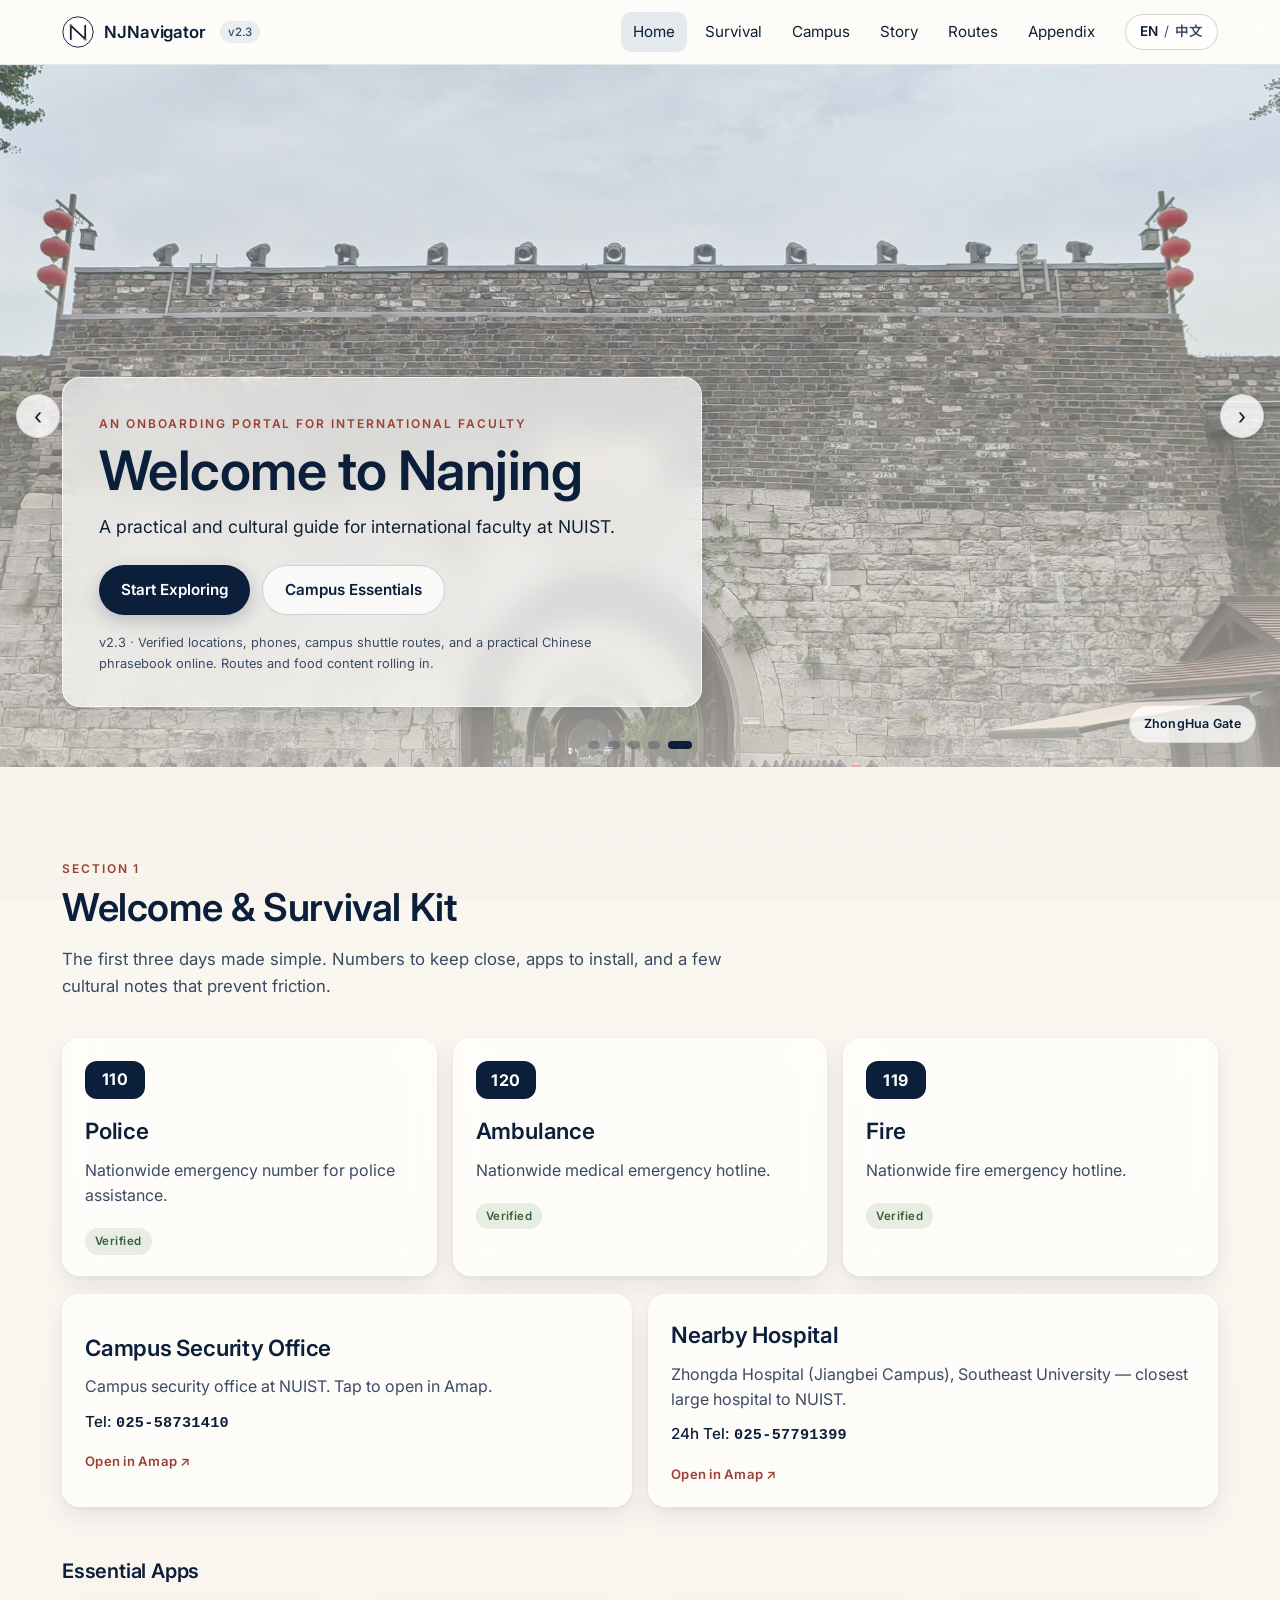
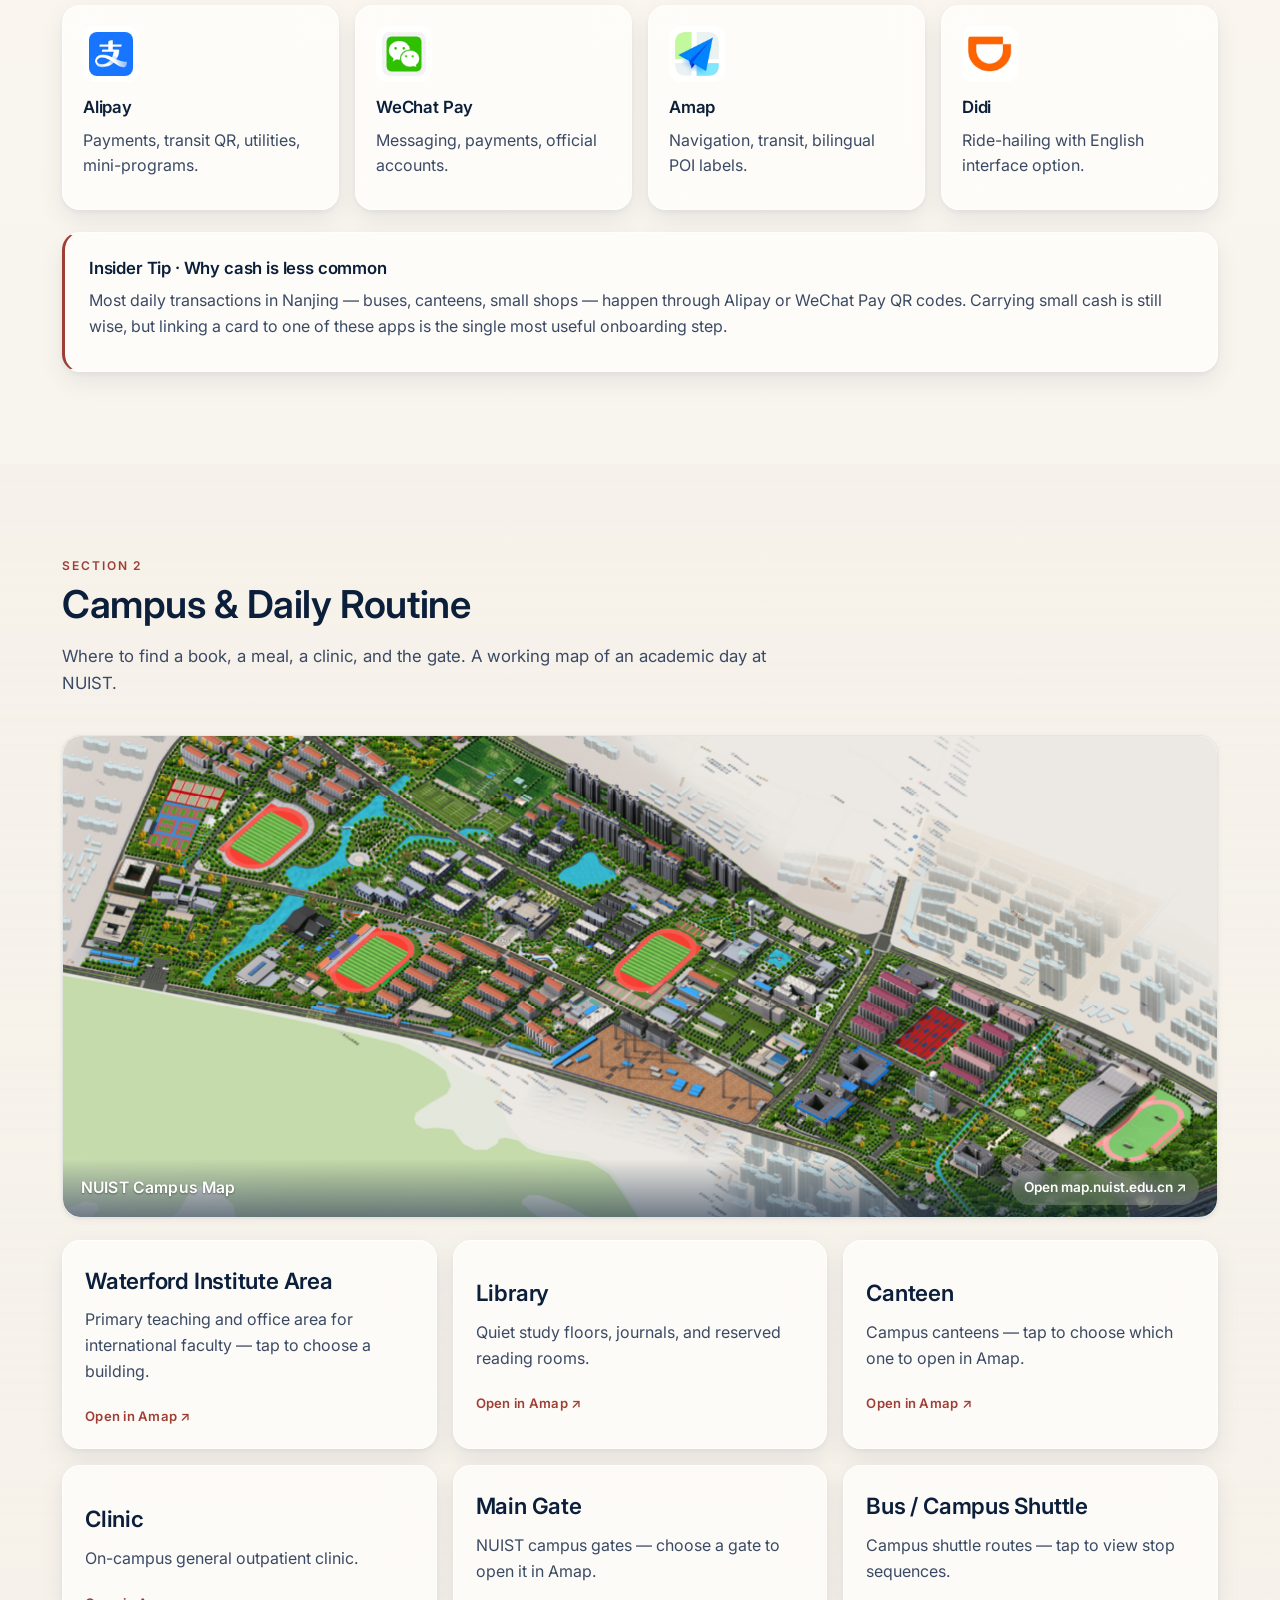
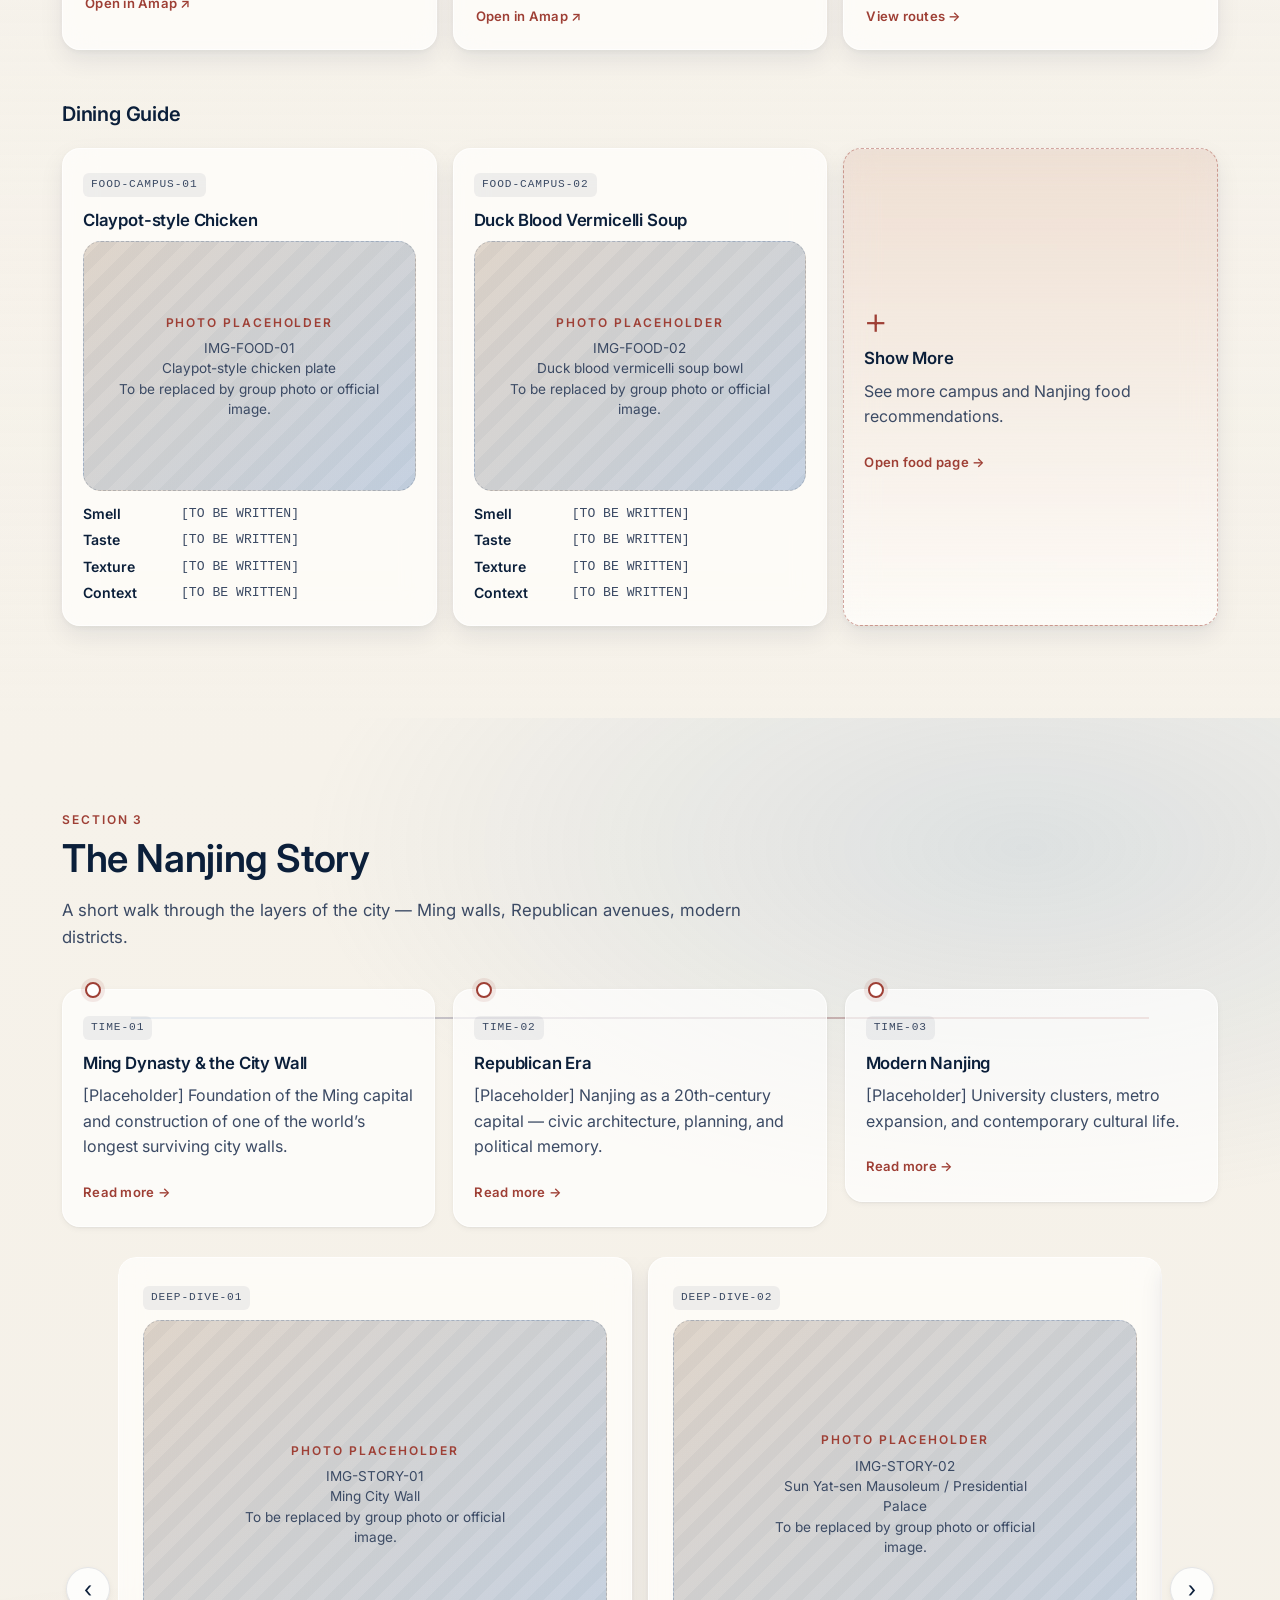
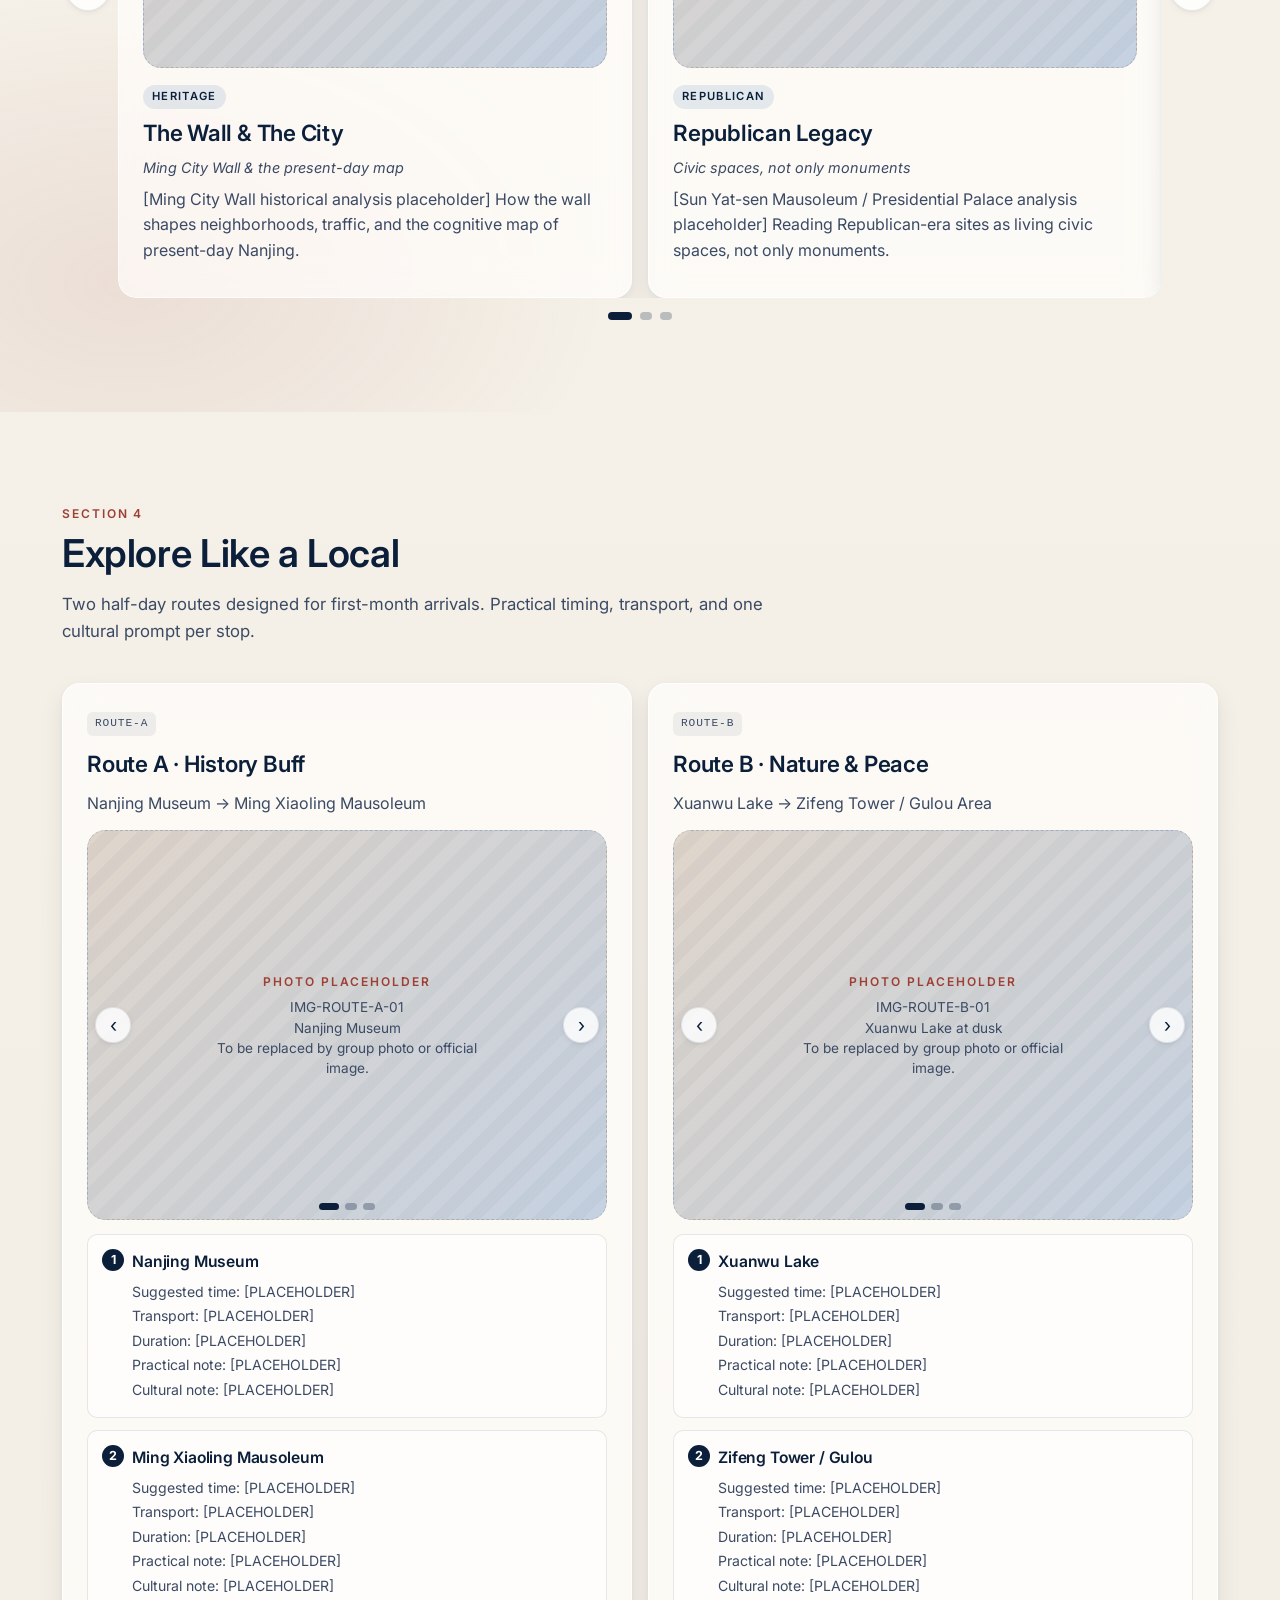
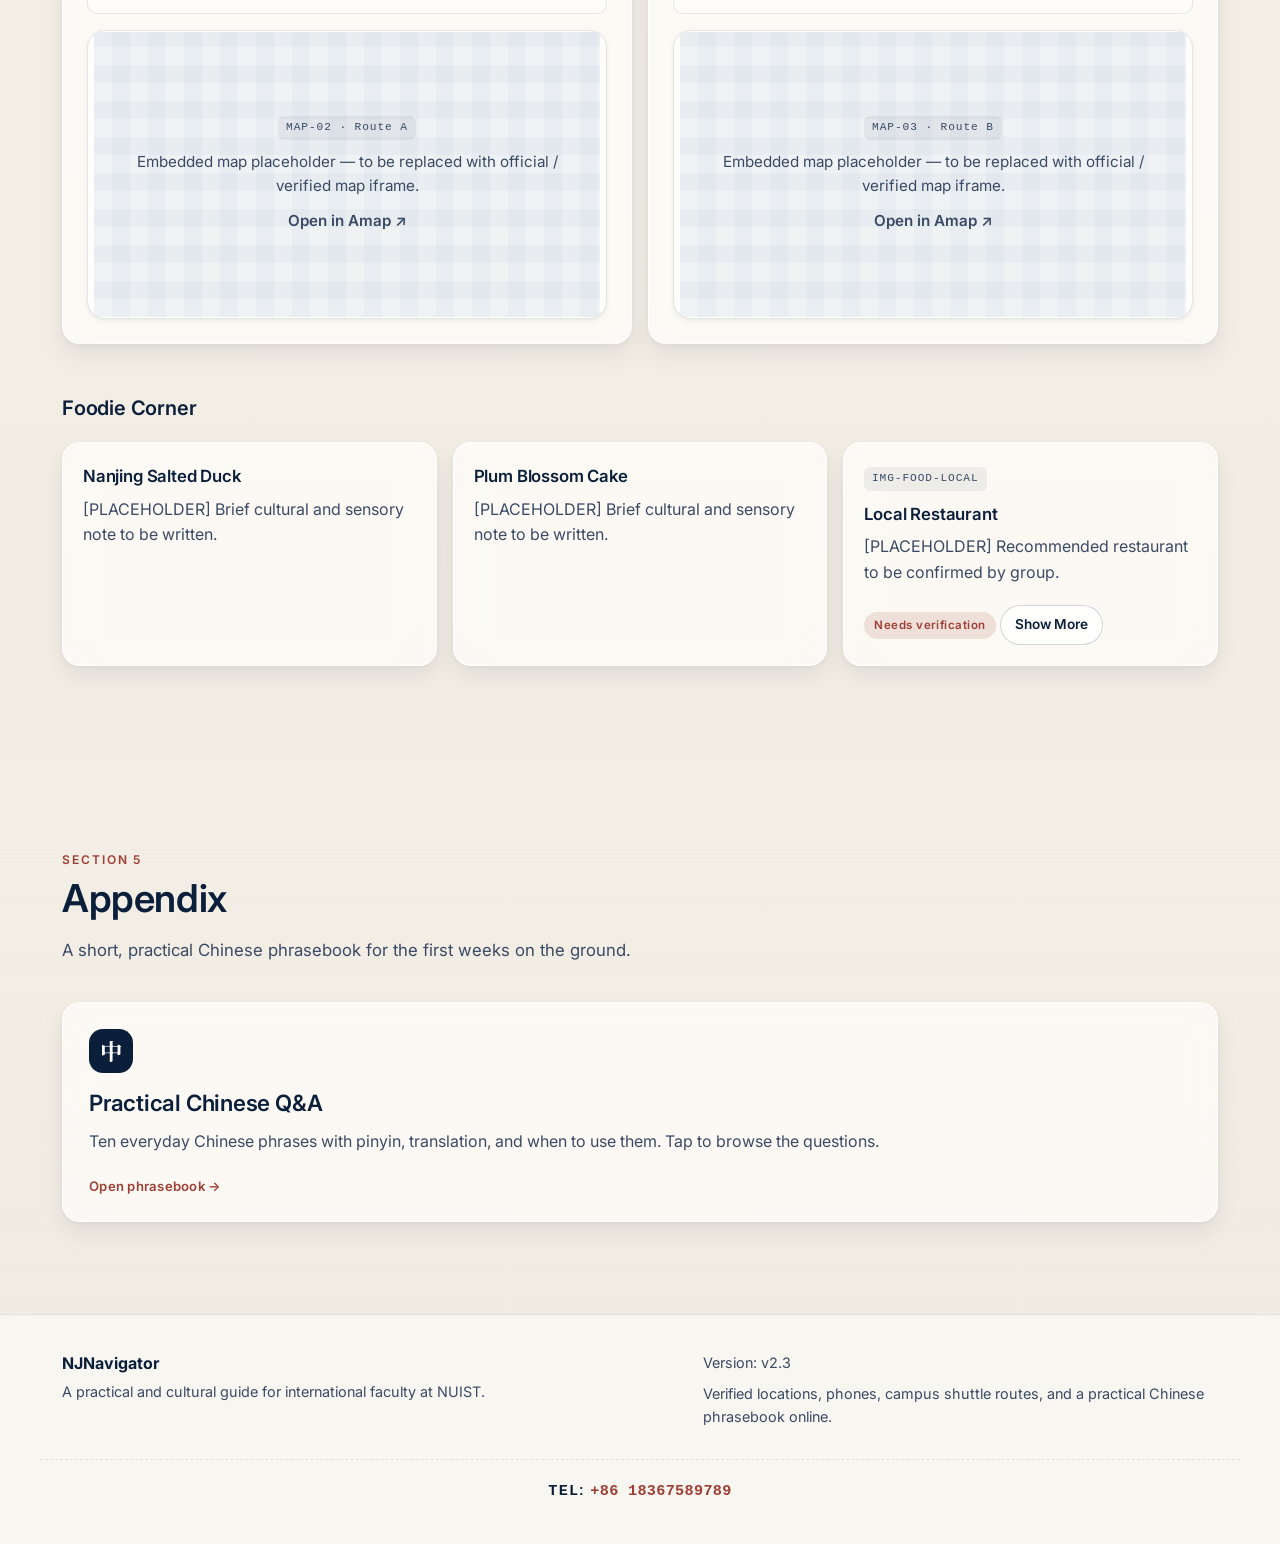
==== index.html @ 509ca7be "feat: appendix-v2.3" ====
<!doctype html>
<html lang="en" data-lang="en">
<head>
  <meta charset="utf-8" />
  <meta name="viewport" content="width=device-width, initial-scale=1, viewport-fit=cover" />
  <meta name="description" content="NJNavigator — a practical and cultural guide for international faculty in Nanjing." />
  <title data-i18n="meta.title">NJNavigator — A Guide for International Faculty in Nanjing</title>
  <link rel="preconnect" href="https://fonts.googleapis.com" />
  <link rel="preconnect" href="https://fonts.gstatic.com" crossorigin />
  <link href="https://fonts.googleapis.com/css2?family=Inter:wght@400;500;600;700&family=Noto+Serif+SC:wght@500;700&family=Noto+Sans+SC:wght@400;500;600&display=swap" rel="stylesheet" />
  <link rel="stylesheet" href="css/style.css" />
</head>
<body>

  <!-- ============================= -->
  <!-- Subtle Nanjing-inspired background texture (SVG, decorative) -->
  <!-- ============================= -->
  <div class="bg-texture" aria-hidden="true">
    <svg width="100%" height="100%" preserveAspectRatio="none" viewBox="0 0 1200 800" xmlns="http://www.w3.org/2000/svg">
      <defs>
        <pattern id="brick" width="60" height="22" patternUnits="userSpaceOnUse">
          <rect x="0" y="0" width="60" height="22" fill="none"/>
          <path d="M0 11 H60 M0 0 V22 M30 11 V22 M-30 0 V11" stroke="rgba(11,31,58,0.05)" stroke-width="0.7"/>
        </pattern>
        <linearGradient id="mist" x1="0" x2="0" y1="0" y2="1">
          <stop offset="0%" stop-color="rgba(255,255,255,0.0)"/>
          <stop offset="100%" stop-color="rgba(244,239,231,0.55)"/>
        </linearGradient>
      </defs>
      <rect width="1200" height="800" fill="url(#brick)"/>
      <path d="M0 520 C 200 480, 400 600, 600 540 S 1000 460, 1200 520" stroke="rgba(111,149,189,0.18)" stroke-width="1.2" fill="none"/>
      <path d="M0 580 C 240 540, 420 660, 640 600 S 1020 520, 1200 580" stroke="rgba(111,149,189,0.12)" stroke-width="1" fill="none"/>
      <rect width="1200" height="800" fill="url(#mist)"/>
    </svg>
  </div>

  <!-- ============================= -->
  <!-- Top Navigation -->
  <!-- ============================= -->
  <header class="site-header" id="siteHeader">
    <div class="container nav-wrap">
      <a href="#home" class="brand" aria-label="NJNavigator home">
        <span class="brand-mark" aria-hidden="true">
          <svg viewBox="0 0 40 40" width="32" height="32" role="img" aria-label="NJNavigator logo placeholder">
            <circle cx="20" cy="20" r="19" fill="rgba(255,255,255,0.6)" stroke="#0B1F3A" stroke-width="1.2"/>
            <path d="M11 29 V12 L29 29 V12" fill="none" stroke="#0B1F3A" stroke-width="2.2" stroke-linecap="round" stroke-linejoin="round"/>
            <circle cx="11" cy="12" r="1.6" fill="#9E3F35"/>
            <circle cx="29" cy="29" r="1.6" fill="#9E3F35"/>
          </svg>
        </span>
        <span class="brand-text">NJNavigator</span>
        <span class="brand-tag" data-i18n="brand.tag">v1</span>
      </a>

      <button class="nav-toggle" id="navToggle" aria-controls="primaryNav" aria-expanded="false" aria-label="Menu">
        <span></span><span></span><span></span>
      </button>

      <nav class="primary-nav" id="primaryNav" aria-label="Primary">
        <ul>
          <li><a href="#home" data-i18n="nav.home">Home</a></li>
          <li><a href="#survival" data-i18n="nav.survival">Survival</a></li>
          <li><a href="#campus" data-i18n="nav.campus">Campus</a></li>
          <li><a href="#story" data-i18n="nav.story">Story</a></li>
          <li><a href="#routes" data-i18n="nav.routes">Routes</a></li>
          <li><a href="#appendix" data-i18n="nav.appendix">Appendix</a></li>
        </ul>
        <button class="lang-toggle" id="langToggle" aria-label="Switch language">
          <span class="lang-en">EN</span>
          <span class="lang-sep">/</span>
          <span class="lang-zh">中文</span>
        </button>
      </nav>
    </div>
  </header>

  <main id="main">

    <!-- ============================= -->
    <!-- HERO -->
    <!-- ============================= -->
    <section class="hero" id="home" aria-label="Welcome">
      <div class="hero-carousel" id="heroCarousel" aria-roledescription="carousel">
        <ol class="hero-slides" id="heroSlides">
          <li class="hero-slide is-active" style="background-image:url('assets/images/hero/hero-nuist-main.webp');"><span class="hero-label" data-i18n="hero.label.nuist">NUIST</span></li>
          <li class="hero-slide" style="background-image:url('assets/images/hero/hero-ming-wall.webp');"><span class="hero-label" data-i18n="hero.label.mingWall">Ming Wall</span></li>
          <li class="hero-slide" style="background-image:url('assets/images/hero/hero-xuanwu-lake.webp');"><span class="hero-label" data-i18n="hero.label.xuanwuLake">XuanWu Lake</span></li>
          <li class="hero-slide" style="background-image:url('assets/images/hero/hero-nanjing-skyline.webp');"><span class="hero-label" data-i18n="hero.label.skyline">Skyline</span></li>
          <li class="hero-slide" style="background-image:url('assets/images/hero/hero-zhonghua-gate.webp');"><span class="hero-label" data-i18n="hero.label.zhonghuaGate">ZhongHua Gate</span></li>
        </ol>

        <button class="carousel-arrow prev" id="heroPrev" aria-label="Previous slide">‹</button>
        <button class="carousel-arrow next" id="heroNext" aria-label="Next slide">›</button>
        <ol class="carousel-dots" id="heroDots" role="tablist" aria-label="Carousel pagination"></ol>
      </div>

      <div class="container hero-overlay">
        <div class="glass hero-card">
          <p class="eyebrow" data-i18n="hero.eyebrow">An onboarding portal for international faculty</p>
          <h1 class="hero-title" data-i18n="hero.title">Welcome to Nanjing</h1>
          <p class="hero-sub" data-i18n="hero.sub">A practical and cultural guide for international faculty at NUIST.</p>
          <div class="hero-cta">
            <a class="btn btn-primary" href="#survival" data-i18n="hero.cta1">Start Exploring</a>
            <a class="btn btn-ghost" href="#campus" data-i18n="hero.cta2">Campus Essentials</a>
          </div>
          <p class="hero-note" data-i18n="hero.note">v1 · Display logic and interaction layer. Final verified content still rolling in.</p>
        </div>
      </div>
    </section>

    <!-- ============================= -->
    <!-- SURVIVAL KIT -->
    <!-- ============================= -->
    <section class="section" id="survival">
      <div class="container">
        <header class="section-head reveal">
          <p class="eyebrow" data-i18n="survival.eyebrow">Section 1</p>
          <h2 data-i18n="survival.title">Welcome &amp; Survival Kit</h2>
          <p class="lede" data-i18n="survival.lede">The first three days made simple. Numbers to keep close, apps to install, and a few cultural notes that prevent friction.</p>
        </header>

        <div class="grid grid-3 reveal">
          <article class="glass card">
            <div class="card-icon" aria-hidden="true">110</div>
            <h3 data-i18n="survival.cards.police.title">Police</h3>
            <p data-i18n="survival.cards.police.body">Nationwide emergency number for police assistance.</p>
            <span class="tag tag-ok" data-i18n="tag.verified">Verified</span>
          </article>
          <article class="glass card">
            <div class="card-icon" aria-hidden="true">120</div>
            <h3 data-i18n="survival.cards.amb.title">Ambulance</h3>
            <p data-i18n="survival.cards.amb.body">Nationwide medical emergency hotline.</p>
            <span class="tag tag-ok" data-i18n="tag.verified">Verified</span>
          </article>
          <article class="glass card">
            <div class="card-icon" aria-hidden="true">119</div>
            <h3 data-i18n="survival.cards.fire.title">Fire</h3>
            <p data-i18n="survival.cards.fire.body">Nationwide fire emergency hotline.</p>
            <span class="tag tag-ok" data-i18n="tag.verified">Verified</span>
          </article>
        </div>

        <div class="grid grid-2 reveal" style="margin-top:18px">
          <button type="button" class="glass card clickable" data-action="amap" data-amap-query="南京信息工程大学-保卫处">
            <h3 data-i18n="survival.cards.security.title">Campus Security Office</h3>
            <p data-i18n="survival.cards.security.body">Campus security office at NUIST. Tap to open in Amap.</p>
            <p class="phone-line"><span data-i18n="survival.cards.security.telLabel">Tel</span>: <span class="phone-num">025-58731410</span></p>
            <span class="card-go" data-i18n="action.openAmap">Open in Amap ↗</span>
          </button>
          <button type="button" class="glass card clickable" data-action="amap" data-amap-query="东南大学附属中大医院江北院区">
            <h3 data-i18n="survival.cards.hospital.title">Nearby Hospital</h3>
            <p data-i18n="survival.cards.hospital.body">Zhongda Hospital (Jiangbei Campus), Southeast University — closest large hospital to NUIST.</p>
            <p class="phone-line"><span data-i18n="survival.cards.hospital.telLabel">24h Tel</span>: <span class="phone-num">025-57791399</span></p>
            <span class="card-go" data-i18n="action.openAmap">Open in Amap ↗</span>
          </button>
        </div>

        <h3 class="subhead reveal" data-i18n="survival.appsTitle">Essential Apps</h3>
        <!-- v1: PNG icons from assets/icons/app_icon. Drop the four files in to replace the letter placeholders. -->
        <div class="grid grid-4 reveal">
          <article class="glass app-card">
            <div class="app-icon app-icon-img">
              <img src="assets/icons/app_icon/alipay.png" alt="Alipay app icon" loading="lazy"
                   onerror="this.replaceWith(Object.assign(document.createElement('span'),{className:'app-icon-fallback',textContent:'支'}))" />
            </div>
            <h4>Alipay</h4>
            <p data-i18n="survival.apps.alipay">Payments, transit QR, utilities, mini-programs.</p>
          </article>
          <article class="glass app-card">
            <div class="app-icon app-icon-img">
              <img src="assets/icons/app_icon/wechat.png" alt="WeChat Pay app icon" loading="lazy"
                   onerror="this.replaceWith(Object.assign(document.createElement('span'),{className:'app-icon-fallback',textContent:'微'}))" />
            </div>
            <h4>WeChat Pay</h4>
            <p data-i18n="survival.apps.wechat">Messaging, payments, official accounts.</p>
          </article>
          <article class="glass app-card">
            <div class="app-icon app-icon-img">
              <img src="assets/icons/app_icon/amap.png" alt="Amap app icon" loading="lazy"
                   onerror="this.replaceWith(Object.assign(document.createElement('span'),{className:'app-icon-fallback',textContent:'地'}))" />
            </div>
            <h4>Amap</h4>
            <p data-i18n="survival.apps.amap">Navigation, transit, bilingual POI labels.</p>
          </article>
          <article class="glass app-card">
            <div class="app-icon app-icon-img">
              <img src="assets/icons/app_icon/didi.png" alt="Didi app icon" loading="lazy"
                   onerror="this.replaceWith(Object.assign(document.createElement('span'),{className:'app-icon-fallback',textContent:'滴'}))" />
            </div>
            <h4>Didi</h4>
            <p data-i18n="survival.apps.didi">Ride-hailing with English interface option.</p>
          </article>
        </div>

        <div class="glass tip reveal" style="margin-top:22px">
          <h4 data-i18n="survival.tip.title">Insider Tip · Why cash is less common</h4>
          <p data-i18n="survival.tip.body">Most daily transactions in Nanjing — buses, canteens, small shops — happen through Alipay or WeChat Pay QR codes. Carrying small cash is still wise, but linking a card to one of these apps is the single most useful onboarding step.</p>
        </div>
      </div>
    </section>

    <!-- ============================= -->
    <!-- CAMPUS LIFE -->
    <!-- ============================= -->
    <section class="section section-tinted" id="campus">
      <div class="container">
        <header class="section-head reveal">
          <p class="eyebrow" data-i18n="campus.eyebrow">Section 2</p>
          <h2 data-i18n="campus.title">Campus &amp; Daily Routine</h2>
          <p class="lede" data-i18n="campus.lede">Where to find a book, a meal, a clinic, and the gate. A working map of an academic day at NUIST.</p>
        </header>

        <!-- v2.2: NUIST campus map image — clickable, opens official map portal. -->
        <a class="map-embed map-image-card reveal map-link"
           href="https://map.nuist.edu.cn"
           target="_blank" rel="noopener noreferrer"
           aria-label="Open NUIST campus map in a new tab">
          <figure class="map-image-figure">
            <img src="assets/maps/nuist-map.png"
                 alt="NUIST campus map"
                 loading="lazy" decoding="async" />
            <figcaption class="map-image-caption">
              <span class="map-image-title" data-i18n="map.nuist.title">NUIST Campus Map</span>
              <span class="map-image-cta" data-i18n="map.openNuist">Open map.nuist.edu.cn ↗</span>
            </figcaption>
          </figure>
        </a>

        <!-- v2.1: direct cards open Amap; option cards open a chooser popup. -->
        <div class="grid grid-3 reveal" style="margin-top:22px">
          <button type="button" class="glass card campus-point clickable"
                  data-modal-trigger="options" data-options-id="waterford">
            <h3 data-i18n="campus.points.waterford.title">Waterford Institute Area</h3>
            <p data-i18n="campus.points.waterford.body">Primary teaching and office area for international faculty — tap to choose a building.</p>
            <span class="card-go" data-i18n="action.openAmap">Open in Amap ↗</span>
          </button>
          <button type="button" class="glass card campus-point clickable"
                  data-action="amap" data-amap-query="南京信息工程大学图书馆">
            <h3 data-i18n="campus.points.library.title">Library</h3>
            <p data-i18n="campus.points.library.body">Quiet study floors, journals, and reserved reading rooms.</p>
            <span class="card-go" data-i18n="action.openAmap">Open in Amap ↗</span>
          </button>
          <button type="button" class="glass card campus-point clickable"
                  data-modal-trigger="options" data-options-id="canteen">
            <h3 data-i18n="campus.points.canteen.title">Canteen</h3>
            <p data-i18n="campus.points.canteen.body">Campus canteens — tap to choose which one to open in Amap.</p>
            <span class="card-go" data-i18n="action.openAmap">Open in Amap ↗</span>
          </button>
          <button type="button" class="glass card campus-point clickable"
                  data-action="amap" data-amap-query="南京信息工程大学综合门诊部">
            <h3 data-i18n="campus.points.clinic.title">Clinic</h3>
            <p data-i18n="campus.points.clinic.body">On-campus general outpatient clinic.</p>
            <span class="card-go" data-i18n="action.openAmap">Open in Amap ↗</span>
          </button>
          <button type="button" class="glass card campus-point clickable"
                  data-modal-trigger="options" data-options-id="gate">
            <h3 data-i18n="campus.points.gate.title">Main Gate</h3>
            <p data-i18n="campus.points.gate.body">NUIST campus gates — choose a gate to open it in Amap.</p>
            <span class="card-go" data-i18n="action.openAmap">Open in Amap ↗</span>
          </button>
          <button type="button" class="glass card campus-point clickable card-bus"
                  data-modal-trigger="bus">
            <h3 data-i18n="campus.points.bus.title">Bus</h3>
            <p data-i18n="campus.points.bus.body">Campus shuttle routes — tap to view stop sequences.</p>
            <span class="card-go" data-i18n="action.openBus">View routes →</span>
          </button>
        </div>

        <h3 class="subhead reveal" data-i18n="campus.diningTitle">Dining Guide</h3>
        <!-- v1: three cards — two real foods + one Show More action card. Old standalone food image placeholders removed. -->
        <div class="grid grid-3 reveal">
          <article class="glass food-card">
            <span class="point-id">FOOD-CAMPUS-01</span>
            <h4 data-i18n="campus.food.f1.title">Claypot-style Chicken</h4>
            <div class="img-ph small food-img" data-img="IMG-FOOD-01" data-desc-en="Claypot-style chicken plate" data-desc-zh="瓦香鸡示意图"></div>
            <dl class="sensory">
              <dt data-i18n="campus.food.smell">Smell</dt><dd>[TO BE WRITTEN]</dd>
              <dt data-i18n="campus.food.taste">Taste</dt><dd>[TO BE WRITTEN]</dd>
              <dt data-i18n="campus.food.texture">Texture</dt><dd>[TO BE WRITTEN]</dd>
              <dt data-i18n="campus.food.context">Context</dt><dd>[TO BE WRITTEN]</dd>
            </dl>
          </article>
          <article class="glass food-card">
            <span class="point-id">FOOD-CAMPUS-02</span>
            <h4 data-i18n="campus.food.f2.title">Duck Blood Vermicelli Soup</h4>
            <div class="img-ph small food-img" data-img="IMG-FOOD-02" data-desc-en="Duck blood vermicelli soup bowl" data-desc-zh="鸭血粉丝汤示意图"></div>
            <dl class="sensory">
              <dt data-i18n="campus.food.smell">Smell</dt><dd>[TO BE WRITTEN]</dd>
              <dt data-i18n="campus.food.taste">Taste</dt><dd>[TO BE WRITTEN]</dd>
              <dt data-i18n="campus.food.texture">Texture</dt><dd>[TO BE WRITTEN]</dd>
              <dt data-i18n="campus.food.context">Context</dt><dd>[TO BE WRITTEN]</dd>
            </dl>
          </article>
          <!-- v1: Show More action card linking to food.html -->
          <a class="glass food-card showmore-card" href="food.html" aria-label="See more food">
            <span class="showmore-mark" aria-hidden="true">+</span>
            <h4 data-i18n="campus.food.more.title">Show More</h4>
            <p data-i18n="campus.food.more.body">See more campus and Nanjing food recommendations.</p>
            <span class="card-go" data-i18n="action.openFood">Open food page →</span>
          </a>
        </div>
      </div>
    </section>

    <!-- ============================= -->
    <!-- NANJING STORY -->
    <!-- ============================= -->
    <section class="section section-story" id="story">
      <div class="container">
        <header class="section-head reveal">
          <p class="eyebrow" data-i18n="story.eyebrow">Section 3</p>
          <h2 data-i18n="story.title">The Nanjing Story</h2>
          <p class="lede" data-i18n="story.lede">A short walk through the layers of the city — Ming walls, Republican avenues, modern districts.</p>
        </header>

        <!-- v1: timeline cards now open a centered detail modal. -->
        <ol class="timeline reveal" aria-label="Nanjing timeline">
          <li>
            <button type="button" class="timeline-item clickable"
                    data-modal-trigger="story"
                    data-modal-title-key="story.t1.title"
                    data-modal-body-key="story.t1.modal">
              <span class="t-id">TIME-01</span>
              <h4 data-i18n="story.t1.title">Ming Dynasty &amp; the City Wall</h4>
              <p data-i18n="story.t1.body">[Placeholder] Foundation of the Ming capital and construction of one of the world's longest surviving city walls.</p>
              <span class="card-go" data-i18n="action.readMore">Read more →</span>
            </button>
          </li>
          <li>
            <button type="button" class="timeline-item clickable"
                    data-modal-trigger="story"
                    data-modal-title-key="story.t2.title"
                    data-modal-body-key="story.t2.modal">
              <span class="t-id">TIME-02</span>
              <h4 data-i18n="story.t2.title">Republican Era</h4>
              <p data-i18n="story.t2.body">[Placeholder] Nanjing as a 20th-century capital — civic architecture, planning, and political memory.</p>
              <span class="card-go" data-i18n="action.readMore">Read more →</span>
            </button>
          </li>
          <li>
            <button type="button" class="timeline-item clickable"
                    data-modal-trigger="story"
                    data-modal-title-key="story.t3.title"
                    data-modal-body-key="story.t3.modal">
              <span class="t-id">TIME-03</span>
              <h4 data-i18n="story.t3.title">Modern Nanjing</h4>
              <p data-i18n="story.t3.body">[Placeholder] University clusters, metro expansion, and contemporary cultural life.</p>
              <span class="card-go" data-i18n="action.readMore">Read more →</span>
            </button>
          </li>
        </ol>

        <!-- v1: Deep Dive becomes a two-up looping card deck with six cards total. -->
        <div class="deck reveal" id="storyDeck" aria-label="Deep dive card deck">
          <button type="button" class="deck-arrow prev" id="deckPrev" aria-label="Previous pair">‹</button>
          <div class="deck-viewport">
            <div class="deck-track" id="deckTrack">
              <!-- Group 1 -->
              <div class="deck-group">
                <article class="glass deepdive">
                  <span class="point-id">DEEP-DIVE-01</span>
                  <div class="img-ph small" data-img="IMG-STORY-01" data-desc-en="Ming City Wall" data-desc-zh="明城墙"></div>
                  <span class="deepdive-cat" data-i18n="story.cat.heritage">Heritage</span>
                  <h3 data-i18n="story.d1.title">The Wall &amp; The City</h3>
                  <p class="deepdive-sub" data-i18n="story.d1.sub">Ming City Wall &amp; the present-day map</p>
                  <p data-i18n="story.d1.body">[Ming City Wall historical analysis placeholder] How the wall shapes neighborhoods, traffic, and the cognitive map of present-day Nanjing.</p>
                </article>
                <article class="glass deepdive">
                  <span class="point-id">DEEP-DIVE-02</span>
                  <div class="img-ph small" data-img="IMG-STORY-02" data-desc-en="Sun Yat-sen Mausoleum / Presidential Palace" data-desc-zh="中山陵 / 总统府"></div>
                  <span class="deepdive-cat" data-i18n="story.cat.republic">Republican</span>
                  <h3 data-i18n="story.d2.title">Republican Legacy</h3>
                  <p class="deepdive-sub" data-i18n="story.d2.sub">Civic spaces, not only monuments</p>
                  <p data-i18n="story.d2.body">[Sun Yat-sen Mausoleum / Presidential Palace analysis placeholder] Reading Republican-era sites as living civic spaces, not only monuments.</p>
                </article>
              </div>
              <!-- Group 2 -->
              <div class="deck-group">
                <article class="glass deepdive">
                  <span class="point-id">DEEP-DIVE-03</span>
                  <div class="img-ph small" data-img="IMG-STORY-03" data-desc-en="Qinhuai River scenes" data-desc-zh="秦淮河风光"></div>
                  <span class="deepdive-cat" data-i18n="story.cat.water">Water &amp; Culture</span>
                  <h3 data-i18n="story.d3.title">Rivers &amp; Culture</h3>
                  <p class="deepdive-sub" data-i18n="story.d3.sub">The Qinhuai and the city's literary memory</p>
                  <p data-i18n="story.d3.body">[Placeholder] The Qinhuai River, the Yangtze, and how water has shaped Nanjing's poetry, markets, and night life.</p>
                </article>
                <article class="glass deepdive">
                  <span class="point-id">DEEP-DIVE-04</span>
                  <div class="img-ph small" data-img="IMG-STORY-04" data-desc-en="Jiangnan Examination Hall" data-desc-zh="江南贡院"></div>
                  <span class="deepdive-cat" data-i18n="story.cat.education">Education</span>
                  <h3 data-i18n="story.d4.title">Imperial Examinations</h3>
                  <p class="deepdive-sub" data-i18n="story.d4.sub">Jiangnan Examination Hall &amp; the scholar city</p>
                  <p data-i18n="story.d4.body">[Placeholder] How the Jiangnan Examination Hall positions Nanjing as a long-running center of Chinese scholarship.</p>
                </article>
              </div>
              <!-- Group 3 -->
              <div class="deck-group">
                <article class="glass deepdive">
                  <span class="point-id">DEEP-DIVE-05</span>
                  <div class="img-ph small" data-img="IMG-STORY-05" data-desc-en="Modern skyline / metro / Xinjiekou" data-desc-zh="现代天际线 / 地铁 / 新街口"></div>
                  <span class="deepdive-cat" data-i18n="story.cat.modern">Modern</span>
                  <h3 data-i18n="story.d5.title">Modern Nanjing</h3>
                  <p class="deepdive-sub" data-i18n="story.d5.sub">Metro, universities, new districts</p>
                  <p data-i18n="story.d5.body">[Placeholder] University clusters, metro expansion, Hexi new district, and the contemporary rhythm of the city.</p>
                </article>
                <article class="glass deepdive">
                  <span class="point-id">DEEP-DIVE-06</span>
                  <div class="img-ph small" data-img="IMG-STORY-06" data-desc-en="Daily street life / breakfast stalls" data-desc-zh="日常街景 / 早餐摊"></div>
                  <span class="deepdive-cat" data-i18n="story.cat.everyday">Everyday</span>
                  <h3 data-i18n="story.d6.title">Everyday Heritage</h3>
                  <p class="deepdive-sub" data-i18n="story.d6.sub">Small habits, neighborhoods, and old trees</p>
                  <p data-i18n="story.d6.body">[Placeholder] Street trees, old lanes, breakfast rituals — the everyday textures that hold the city together.</p>
                </article>
              </div>
            </div>
          </div>
          <button type="button" class="deck-arrow next" id="deckNext" aria-label="Next pair">›</button>
          <ol class="deck-dots" id="deckDots" aria-label="Card deck pagination"></ol>
        </div>
      </div>
    </section>

    <!-- ============================= -->
    <!-- LOCAL ROUTES -->
    <!-- ============================= -->
    <section class="section" id="routes">
      <div class="container">
        <header class="section-head reveal">
          <p class="eyebrow" data-i18n="routes.eyebrow">Section 4</p>
          <h2 data-i18n="routes.title">Explore Like a Local</h2>
          <p class="lede" data-i18n="routes.lede">Two half-day routes designed for first-month arrivals. Practical timing, transport, and one cultural prompt per stop.</p>
        </header>

        <div class="grid grid-2 reveal">
          <article class="glass route-card">
            <header>
              <span class="point-id">ROUTE-A</span>
              <h3 data-i18n="routes.a.title">Route A · History Buff</h3>
              <p data-i18n="routes.a.sub">Nanjing Museum → Ming Xiaoling Mausoleum</p>
            </header>

            <!-- v1: route image becomes a manual gallery. -->
            <div class="route-gallery" data-gallery="routeA" aria-label="Route A images">
              <ol class="route-slides">
                <li class="route-slide is-active img-ph small" data-img="IMG-ROUTE-A-01" data-desc-en="Nanjing Museum" data-desc-zh="南京博物院"></li>
                <li class="route-slide img-ph small" data-img="IMG-ROUTE-A-02" data-desc-en="Ming Xiaoling forest path" data-desc-zh="明孝陵神道"></li>
                <li class="route-slide img-ph small" data-img="IMG-ROUTE-A-03" data-desc-en="Ming Xiaoling stone statues" data-desc-zh="明孝陵石像生"></li>
              </ol>
              <button type="button" class="gallery-arrow prev" aria-label="Previous image">‹</button>
              <button type="button" class="gallery-arrow next" aria-label="Next image">›</button>
              <ol class="gallery-dots" aria-label="Route A pagination"></ol>
            </div>

            <ol class="steps">
              <li>
                <h5 data-i18n="routes.a.s1.t">Nanjing Museum</h5>
                <p><span data-i18n="routes.meta.time">Suggested time</span>: [PLACEHOLDER]</p>
                <p><span data-i18n="routes.meta.transit">Transport</span>: [PLACEHOLDER]</p>
                <p><span data-i18n="routes.meta.duration">Duration</span>: [PLACEHOLDER]</p>
                <p><span data-i18n="routes.meta.practical">Practical note</span>: [PLACEHOLDER]</p>
                <p><span data-i18n="routes.meta.cultural">Cultural note</span>: [PLACEHOLDER]</p>
              </li>
              <li>
                <h5 data-i18n="routes.a.s2.t">Ming Xiaoling Mausoleum</h5>
                <p><span data-i18n="routes.meta.time">Suggested time</span>: [PLACEHOLDER]</p>
                <p><span data-i18n="routes.meta.transit">Transport</span>: [PLACEHOLDER]</p>
                <p><span data-i18n="routes.meta.duration">Duration</span>: [PLACEHOLDER]</p>
                <p><span data-i18n="routes.meta.practical">Practical note</span>: [PLACEHOLDER]</p>
                <p><span data-i18n="routes.meta.cultural">Cultural note</span>: [PLACEHOLDER]</p>
              </li>
            </ol>

            <!-- v1: route map placeholder is clickable → openAmap() -->
            <button type="button" class="map-embed map-link" data-action="amap" data-amap-query="" aria-label="Open Route A in Amap">
              <div class="map-placeholder">
                <span class="map-id">MAP-02 · Route A</span>
                <p data-i18n="map.placeholder">Embedded map placeholder — to be replaced with official / verified map iframe.</p>
                <p class="map-cta" data-i18n="map.openAmap">Open in Amap ↗</p>
              </div>
            </button>
          </article>

          <article class="glass route-card">
            <header>
              <span class="point-id">ROUTE-B</span>
              <h3 data-i18n="routes.b.title">Route B · Nature &amp; Peace</h3>
              <p data-i18n="routes.b.sub">Xuanwu Lake → Zifeng Tower / Gulou Area</p>
            </header>

            <div class="route-gallery" data-gallery="routeB" aria-label="Route B images">
              <ol class="route-slides">
                <li class="route-slide is-active img-ph small" data-img="IMG-ROUTE-B-01" data-desc-en="Xuanwu Lake at dusk" data-desc-zh="黄昏的玄武湖"></li>
                <li class="route-slide img-ph small" data-img="IMG-ROUTE-B-02" data-desc-en="Zifeng Tower / Gulou Area" data-desc-zh="紫峰大厦 / 鼓楼一带"></li>
                <li class="route-slide img-ph small" data-img="IMG-ROUTE-B-03" data-desc-en="Lakeside path" data-desc-zh="湖畔小径"></li>
              </ol>
              <button type="button" class="gallery-arrow prev" aria-label="Previous image">‹</button>
              <button type="button" class="gallery-arrow next" aria-label="Next image">›</button>
              <ol class="gallery-dots" aria-label="Route B pagination"></ol>
            </div>

            <ol class="steps">
              <li>
                <h5 data-i18n="routes.b.s1.t">Xuanwu Lake</h5>
                <p><span data-i18n="routes.meta.time">Suggested time</span>: [PLACEHOLDER]</p>
                <p><span data-i18n="routes.meta.transit">Transport</span>: [PLACEHOLDER]</p>
                <p><span data-i18n="routes.meta.duration">Duration</span>: [PLACEHOLDER]</p>
                <p><span data-i18n="routes.meta.practical">Practical note</span>: [PLACEHOLDER]</p>
                <p><span data-i18n="routes.meta.cultural">Cultural note</span>: [PLACEHOLDER]</p>
              </li>
              <li>
                <h5 data-i18n="routes.b.s2.t">Zifeng Tower / Gulou</h5>
                <p><span data-i18n="routes.meta.time">Suggested time</span>: [PLACEHOLDER]</p>
                <p><span data-i18n="routes.meta.transit">Transport</span>: [PLACEHOLDER]</p>
                <p><span data-i18n="routes.meta.duration">Duration</span>: [PLACEHOLDER]</p>
                <p><span data-i18n="routes.meta.practical">Practical note</span>: [PLACEHOLDER]</p>
                <p><span data-i18n="routes.meta.cultural">Cultural note</span>: [PLACEHOLDER]</p>
              </li>
            </ol>

            <button type="button" class="map-embed map-link" data-action="amap" data-amap-query="" aria-label="Open Route B in Amap">
              <div class="map-placeholder">
                <span class="map-id">MAP-03 · Route B</span>
                <p data-i18n="map.placeholder">Embedded map placeholder — to be replaced with official / verified map iframe.</p>
                <p class="map-cta" data-i18n="map.openAmap">Open in Amap ↗</p>
              </div>
            </button>
          </article>
        </div>

        <h3 class="subhead reveal" data-i18n="routes.foodieTitle">Foodie Corner</h3>
        <div class="grid grid-3 reveal">
          <article class="glass food-card">
            <h4 data-i18n="routes.foodie.f1.title">Nanjing Salted Duck</h4>
            <p data-i18n="routes.foodie.f1.body">[PLACEHOLDER] Brief cultural and sensory note to be written.</p>
          </article>
          <!-- v1: Plum Blossom Cake replaces Duck Blood Vermicelli Soup. -->
          <article class="glass food-card">
            <h4 data-i18n="routes.foodie.f2.title">Plum Blossom Cake</h4>
            <p data-i18n="routes.foodie.f2.body">[PLACEHOLDER] Brief cultural and sensory note to be written.</p>
          </article>
          <article class="glass food-card">
            <span class="point-id">IMG-FOOD-LOCAL</span>
            <h4 data-i18n="routes.foodie.f3.title">Local Restaurant</h4>
            <p data-i18n="routes.foodie.f3.body">[PLACEHOLDER] Recommended restaurant to be confirmed by group.</p>
            <span class="tag tag-warn" data-i18n="tag.unverified">Needs verification</span>
            <!-- v1: Show More opens a restaurant modal. -->
            <button type="button" class="btn btn-ghost btn-sm showmore-btn" data-modal-trigger="restaurants" data-i18n="action.showMore">Show More</button>
          </article>
        </div>
      </div>
    </section>

    <!-- ============================= -->
    <!-- APPENDIX (v2.3: single card → two-level Q&A modal) -->
    <!-- ============================= -->
    <section class="section section-tinted" id="appendix">
      <div class="container">
        <header class="section-head reveal">
          <p class="eyebrow" data-i18n="appendix.eyebrow">Section 5</p>
          <h2 data-i18n="appendix.title">Appendix</h2>
          <p class="lede" data-i18n="appendix.lede">A short, practical Chinese phrasebook for the first weeks on the ground.</p>
        </header>

        <div class="reveal">
          <button type="button" class="glass card appendix-card clickable"
                  data-modal-trigger="appendix-list">
            <span class="appendix-card-mark" aria-hidden="true">中</span>
            <h3 data-i18n="appendix.card.title">Practical Chinese Q&amp;A</h3>
            <p data-i18n="appendix.card.body">Ten everyday Chinese phrases with pinyin, translation, and when to use them. Tap to browse the questions.</p>
            <span class="card-go" data-i18n="appendix.card.cta">Open phrasebook →</span>
          </button>
        </div>
      </div>
    </section>
  </main>

  <!-- ============================= -->
  <!-- Reusable Modal -->
  <!-- ============================= -->
  <div class="modal-root" id="modalRoot" hidden>
    <div class="modal-overlay" data-modal-close></div>
    <div class="modal-dialog glass" role="dialog" aria-modal="true" aria-labelledby="modalTitle" tabindex="-1">
      <button type="button" class="modal-close" data-modal-close aria-label="Close">×</button>
      <h3 id="modalTitle" class="modal-title"></h3>
      <div id="modalBody" class="modal-body"></div>
    </div>
  </div>

  <!-- ============================= -->
  <!-- Footer -->
  <!-- ============================= -->
  <footer class="site-footer">
    <div class="container footer-wrap">
      <div>
        <p class="footer-brand">NJNavigator</p>
        <p data-i18n="footer.tag">A practical and cultural guide for international faculty at NUIST.</p>
      </div>
      <div>
        <p data-i18n="footer.version">Version: v2.3</p>
        <p data-i18n="footer.note">Verified locations, phones, and campus shuttle routes online.</p>
      </div>
    </div>
    <div class="container footer-tel">
      <p>
        <span class="footer-tel-label" data-i18n="footer.telLabel">TEL</span><span class="footer-tel-sep" data-i18n="footer.telSep">:</span>
        <a class="footer-tel-num" href="tel:+8618367589789">+86 18367589789</a>
      </p>
    </div>
  </footer>

  <script src="js/main.js" defer></script>
</body>
</html>
---- css/style.css ----
/* =================================================================
   NJNavigator v0 — stylesheet
   Visual direction: Apple Support + Structured / Duna + university portal
   Mobile-first, glassmorphism on a soft Nanjing-inspired backdrop.
   ================================================================= */

/* ---------- Design tokens ---------- */
:root {
  --navy: #0B1F3A;
  --soft-blue: #6F95BD;
  --brick: #9E3F35;
  --beige: #F4EFE7;
  --glass: rgba(255, 255, 255, 0.68);
  --glass-strong: rgba(255, 255, 255, 0.82);
  --text: #102033;
  --text-soft: #3b4a64;
  --line: rgba(11, 31, 58, 0.10);
  --line-strong: rgba(11, 31, 58, 0.18);
  --shadow-sm: 0 1px 2px rgba(11, 31, 58, 0.05), 0 2px 6px rgba(11, 31, 58, 0.05);
  --shadow-md: 0 10px 24px rgba(11, 31, 58, 0.08), 0 2px 6px rgba(11, 31, 58, 0.05);
  --shadow-lg: 0 24px 60px rgba(11, 31, 58, 0.14);
  --radius-sm: 10px;
  --radius: 18px;
  --radius-lg: 26px;
  --ease: cubic-bezier(.2,.7,.2,1);
  --fs-base: 16px;
  --container: 1200px;
}

/* ---------- Reset ---------- */
*, *::before, *::after { box-sizing: border-box; }
html, body { margin: 0; padding: 0; }
html { scroll-behavior: smooth; -webkit-text-size-adjust: 100%; }
img, svg { display: block; max-width: 100%; }
button { font: inherit; color: inherit; cursor: pointer; border: 0; background: none; }
a { color: inherit; text-decoration: none; }
ul, ol { padding: 0; margin: 0; list-style: none; }

/* ---------- Base ---------- */
body {
  font-family: 'Inter', 'Noto Sans SC', -apple-system, BlinkMacSystemFont, 'Segoe UI', Roboto, Helvetica, Arial, sans-serif;
  font-size: var(--fs-base);
  line-height: 1.6;
  color: var(--text);
  background: linear-gradient(180deg, #FBF8F2 0%, #F1ECE2 100%);
  min-height: 100vh;
  overflow-x: hidden;
}

html[data-lang="zh"] body { font-family: 'Noto Sans SC', 'Inter', system-ui, sans-serif; }

h1, h2, h3, h4, h5 { color: var(--navy); margin: 0 0 .4em; font-weight: 600; letter-spacing: -0.01em; }
h1 { font-size: clamp(2rem, 4vw + 1rem, 3.4rem); line-height: 1.1; }
h2 { font-size: clamp(1.7rem, 2.4vw + .8rem, 2.4rem); line-height: 1.18; }
h3 { font-size: clamp(1.15rem, .6vw + 1rem, 1.4rem); }
h4 { font-size: 1.05rem; }
h5 { font-size: .98rem; }
p  { margin: 0 0 .6em; color: var(--text-soft); }

.eyebrow {
  text-transform: uppercase;
  font-size: 0.75rem;
  letter-spacing: 0.16em;
  color: var(--brick);
  margin: 0 0 .6em;
  font-weight: 600;
}

.container {
  width: 100%;
  max-width: var(--container);
  margin: 0 auto;
  padding: 0 22px;
}

/* ---------- Background texture ---------- */
.bg-texture {
  position: fixed; inset: 0;
  z-index: -1;
  pointer-events: none;
  opacity: 0.85;
}

/* ---------- Header / Navigation ---------- */
.site-header {
  position: sticky; top: 0;
  z-index: 50;
  backdrop-filter: saturate(180%) blur(14px);
  -webkit-backdrop-filter: saturate(180%) blur(14px);
  background: rgba(255, 255, 255, 0.6);
  border-bottom: 1px solid var(--line);
  transition: background .3s var(--ease), box-shadow .3s var(--ease);
}
.site-header.is-scrolled {
  background: rgba(255, 255, 255, 0.82);
  box-shadow: var(--shadow-sm);
}
.nav-wrap {
  display: flex;
  align-items: center;
  justify-content: space-between;
  gap: 16px;
  min-height: 64px;
}
.brand {
  display: inline-flex;
  align-items: center;
  gap: 10px;
  color: var(--navy);
  font-weight: 600;
  font-size: 1.05rem;
  letter-spacing: -0.005em;
}
.brand-mark { display: inline-flex; }
.brand-tag {
  font-size: 0.72rem;
  font-weight: 500;
  color: var(--text-soft);
  background: rgba(111,149,189,0.14);
  padding: 2px 8px;
  border-radius: 999px;
  margin-left: 4px;
}

.primary-nav {
  display: flex;
  align-items: center;
  gap: 18px;
}
.primary-nav ul {
  display: flex;
  gap: 6px;
}
.primary-nav a {
  display: inline-block;
  padding: 8px 12px;
  border-radius: 10px;
  font-size: 0.95rem;
  color: var(--text);
  transition: background .2s var(--ease), color .2s var(--ease);
}
.primary-nav a:hover { background: rgba(11,31,58,0.06); color: var(--navy); }
.primary-nav a.is-active { color: var(--navy); background: rgba(111,149,189,0.18); }

.lang-toggle {
  border: 1px solid var(--line-strong);
  border-radius: 999px;
  padding: 6px 14px;
  font-size: 0.85rem;
  font-weight: 600;
  background: var(--glass);
  display: inline-flex;
  align-items: center;
  gap: 6px;
  transition: all .2s var(--ease);
}
.lang-toggle:hover { background: var(--glass-strong); border-color: var(--navy); }
.lang-toggle .lang-sep { color: var(--text-soft); font-weight: 400; }
html[data-lang="en"] .lang-toggle .lang-en { color: var(--navy); }
html[data-lang="en"] .lang-toggle .lang-zh { color: var(--text-soft); }
html[data-lang="zh"] .lang-toggle .lang-en { color: var(--text-soft); }
html[data-lang="zh"] .lang-toggle .lang-zh { color: var(--navy); }

.nav-toggle {
  display: none;
  width: 38px;
  height: 38px;
  border-radius: 10px;
  border: 1px solid var(--line-strong);
  flex-direction: column;
  justify-content: center;
  align-items: center;
  gap: 4px;
  background: var(--glass);
}
.nav-toggle span {
  display: block;
  width: 18px; height: 2px;
  background: var(--navy);
  border-radius: 2px;
  transition: transform .2s var(--ease), opacity .2s var(--ease);
}
.nav-toggle[aria-expanded="true"] span:nth-child(1) { transform: translateY(6px) rotate(45deg); }
.nav-toggle[aria-expanded="true"] span:nth-child(2) { opacity: 0; }
.nav-toggle[aria-expanded="true"] span:nth-child(3) { transform: translateY(-6px) rotate(-45deg); }

/* ---------- Hero ---------- */
.hero {
  position: relative;
  min-height: 78vh;
  display: flex;
  align-items: flex-end;
  padding: 80px 0 60px;
  overflow: hidden;
}
.hero-carousel {
  position: absolute;
  inset: 0;
  z-index: 0;
}
.hero-slides {
  position: relative;
  width: 100%;
  height: 100%;
}
.hero-slide {
  position: absolute; inset: 0;
  opacity: 0;
  transition: opacity .8s var(--ease);
  background-size: cover;
  background-position: center;
}
.hero-slide.is-active { opacity: 1; }
.hero-slide::before {
  content: "";
  position: absolute; inset: 0;
  background: linear-gradient(180deg, rgba(255,255,255,0.18) 0%, rgba(244,239,231,0.62) 100%);
}
/* Hero per-slide label pill, bottom-right — i18n driven via .hero-label */
.hero-label {
  position: absolute;
  bottom: 24px; right: 24px;
  padding: 8px 14px;
  background: rgba(255,255,255,0.78);
  border: 1px solid var(--line);
  border-radius: 999px;
  font-size: 0.78rem;
  font-weight: 600;
  color: var(--navy);
  letter-spacing: 0.02em;
  max-width: calc(100% - 48px);
  white-space: nowrap;
  overflow: hidden;
  text-overflow: ellipsis;
  z-index: 2;
}

.carousel-arrow {
  position: absolute;
  top: 50%;
  transform: translateY(-50%);
  width: 44px; height: 44px;
  border-radius: 50%;
  background: var(--glass-strong);
  border: 1px solid var(--line);
  box-shadow: var(--shadow-sm);
  font-size: 1.4rem;
  color: var(--navy);
  z-index: 3;
  transition: transform .2s var(--ease), background .2s var(--ease);
}
.carousel-arrow:hover { transform: translateY(-50%) scale(1.06); background: #fff; }
.carousel-arrow.prev { left: 16px; }
.carousel-arrow.next { right: 16px; }

.carousel-dots {
  position: absolute;
  bottom: 18px;
  left: 50%;
  transform: translateX(-50%);
  display: flex;
  gap: 8px;
  z-index: 3;
}
.carousel-dots button {
  width: 8px; height: 8px;
  border-radius: 999px;
  background: rgba(11,31,58,0.25);
  transition: all .2s var(--ease);
}
.carousel-dots button.is-active { background: var(--navy); width: 24px; }

.hero-overlay {
  position: relative;
  z-index: 2;
  width: 100%;
}
.hero-card {
  max-width: 640px;
  padding: 36px 36px 32px;
  border-radius: var(--radius-lg);
}
.hero-title { margin-bottom: 12px; }
.hero-sub {
  font-size: 1.1rem;
  color: var(--text);
  margin-bottom: 24px;
}
.hero-cta {
  display: flex;
  gap: 12px;
  flex-wrap: wrap;
  margin-bottom: 18px;
}
.hero-note {
  font-size: 0.8rem;
  color: var(--text-soft);
  margin: 0;
}

/* ---------- Buttons ---------- */
.btn {
  display: inline-flex;
  align-items: center;
  justify-content: center;
  padding: 12px 22px;
  border-radius: 999px;
  font-weight: 600;
  font-size: 0.95rem;
  transition: transform .2s var(--ease), background .2s var(--ease), box-shadow .2s var(--ease);
  white-space: nowrap;
}
.btn-primary {
  background: var(--navy);
  color: #fff;
  box-shadow: 0 6px 18px rgba(11,31,58,0.22);
}
.btn-primary:hover { transform: translateY(-1px); background: #0d2547; }
.btn-ghost {
  background: rgba(255,255,255,0.7);
  border: 1px solid var(--line-strong);
  color: var(--navy);
}
.btn-ghost:hover { background: #fff; transform: translateY(-1px); }

/* ---------- Glass surface ---------- */
.glass {
  background: var(--glass);
  border: 1px solid rgba(255,255,255,0.7);
  border-radius: var(--radius);
  backdrop-filter: blur(16px) saturate(160%);
  -webkit-backdrop-filter: blur(16px) saturate(160%);
  box-shadow: var(--shadow-md);
}

/* ---------- Sections ---------- */
.section {
  padding: 92px 0;
  position: relative;
}
.section-tinted {
  background: linear-gradient(180deg, rgba(244,239,231,0.55) 0%, rgba(255,255,255,0.0) 100%);
}
.section-story {
  background:
    radial-gradient(1200px 600px at 80% 10%, rgba(111,149,189,0.18) 0%, transparent 60%),
    radial-gradient(800px 500px at 10% 90%, rgba(158,63,53,0.10) 0%, transparent 60%);
}
.section-head {
  max-width: 720px;
  margin: 0 0 38px;
}
.lede {
  font-size: 1.05rem;
  color: var(--text-soft);
}
.subhead {
  margin: 48px 0 18px;
  font-size: 1.25rem;
  color: var(--navy);
}

/* ---------- Grids ---------- */
.grid { display: grid; gap: 16px; }
.grid-2 { grid-template-columns: repeat(2, minmax(0,1fr)); }
.grid-3 { grid-template-columns: repeat(3, minmax(0,1fr)); }
.grid-4 { grid-template-columns: repeat(4, minmax(0,1fr)); }

/* ---------- Cards ---------- */
.card {
  padding: 22px 22px 20px;
  transition: transform .25s var(--ease), box-shadow .25s var(--ease);
  position: relative;
}
.card:hover { transform: translateY(-3px); box-shadow: var(--shadow-lg); }
.card-icon {
  display: inline-flex;
  align-items: center;
  justify-content: center;
  min-width: 60px;
  height: 38px;
  padding: 0 14px;
  border-radius: 12px;
  background: var(--navy);
  color: #fff;
  font-weight: 700;
  letter-spacing: 0.04em;
  margin-bottom: 14px;
}

.app-card {
  padding: 20px;
  text-align: left;
  transition: transform .25s var(--ease), box-shadow .25s var(--ease);
}
.app-card:hover { transform: translateY(-2px); box-shadow: var(--shadow-lg); }
.app-icon {
  width: 46px; height: 46px;
  border-radius: 12px;
  background: linear-gradient(135deg, var(--soft-blue), var(--navy));
  color: #fff;
  display: flex; align-items: center; justify-content: center;
  font-size: 1.3rem;
  font-weight: 600;
  margin-bottom: 12px;
}

.tip { padding: 22px 24px; border-left: 3px solid var(--brick); }

/* ---------- Tags ---------- */
.tag {
  display: inline-block;
  padding: 4px 10px;
  border-radius: 999px;
  font-size: 0.72rem;
  font-weight: 600;
  letter-spacing: 0.04em;
  margin-top: 10px;
}
.tag-ok { background: rgba(91, 145, 95, 0.14); color: #36603a; }
.tag-warn { background: rgba(158, 63, 53, 0.14); color: var(--brick); }

.placeholder-line {
  font-family: 'JetBrains Mono', 'Consolas', monospace;
  font-size: 0.82rem;
  color: var(--text-soft);
  background: rgba(11,31,58,0.05);
  border-radius: 8px;
  padding: 8px 12px;
  margin: 8px 0;
}

/* ---------- Campus points ---------- */
.point-id, .t-id, .map-id {
  display: inline-block;
  font-family: 'JetBrains Mono', 'Consolas', monospace;
  font-size: 0.7rem;
  letter-spacing: 0.08em;
  color: var(--text-soft);
  background: rgba(11,31,58,0.06);
  padding: 3px 8px;
  border-radius: 6px;
  margin-bottom: 10px;
}
.campus-point .bullet, .bullet { padding-left: 0; margin-top: 8px; }
.bullet li {
  position: relative;
  padding-left: 16px;
  font-size: 0.92rem;
  color: var(--text-soft);
  margin-bottom: 4px;
}
.bullet li::before {
  content: "";
  position: absolute;
  left: 0; top: 11px;
  width: 6px; height: 6px;
  background: var(--soft-blue);
  border-radius: 50%;
}

/* ---------- Food cards ---------- */
.food-card { padding: 20px; }
.sensory {
  margin: 8px 0 0;
  display: grid;
  grid-template-columns: 86px 1fr;
  gap: 4px 12px;
  font-size: 0.88rem;
}
.sensory dt { color: var(--navy); font-weight: 600; }
.sensory dd { margin: 0; color: var(--text-soft); font-family: 'JetBrains Mono', 'Consolas', monospace; font-size: 0.82rem; }

/* ---------- Image placeholder ---------- */
.img-ph {
  position: relative;
  aspect-ratio: 16 / 9;
  border-radius: var(--radius);
  background:
    repeating-linear-gradient(135deg, rgba(11,31,58,0.04) 0 12px, rgba(11,31,58,0.07) 12px 24px),
    linear-gradient(135deg, #e8ddd0, #cdd9e8);
  border: 1px dashed var(--line-strong);
  display: flex;
  flex-direction: column;
  align-items: center;
  justify-content: center;
  text-align: center;
  padding: 18px;
  color: var(--navy);
  overflow: hidden;
}
.img-ph::before {
  content: "Photo Placeholder";
  font-size: 0.75rem;
  letter-spacing: 0.16em;
  text-transform: uppercase;
  color: var(--brick);
  font-weight: 600;
  margin-bottom: 6px;
}
.img-ph::after {
  content: attr(data-img) "\A" attr(data-desc-en) "\A To be replaced by group photo or official image.";
  white-space: pre-line;
  font-size: 0.85rem;
  color: var(--text-soft);
  line-height: 1.5;
  max-width: 30ch;
}
html[data-lang="zh"] .img-ph::before { content: "图片占位"; }
html[data-lang="zh"] .img-ph::after {
  content: attr(data-img) "\A" attr(data-desc-zh) "\A 后续将由小组照片或官方图片替换。";
}
.img-ph.small { aspect-ratio: 4 / 3; margin-bottom: 14px; }

/* ---------- Map embed ---------- */
.map-embed {
  position: relative;
  width: 100%;
  border-radius: var(--radius);
  overflow: hidden;
  background: rgba(255,255,255,0.5);
  border: 1px solid var(--line);
  box-shadow: var(--shadow-sm);
}
.map-placeholder {
  aspect-ratio: 16 / 7;
  display: flex;
  flex-direction: column;
  align-items: center;
  justify-content: center;
  padding: 24px;
  text-align: center;
  background:
    repeating-linear-gradient(90deg, rgba(111,149,189,0.05) 0 18px, rgba(111,149,189,0.10) 18px 36px),
    repeating-linear-gradient(0deg, rgba(111,149,189,0.05) 0 18px, rgba(111,149,189,0.10) 18px 36px);
}
.map-placeholder p { color: var(--text-soft); font-size: 0.95rem; margin: 0; }
.route-card .map-embed { margin-top: 16px; }
.route-card .map-placeholder { aspect-ratio: 16 / 9; }

/* ---------- Timeline ---------- */
.timeline {
  position: relative;
  display: grid;
  grid-template-columns: repeat(3, 1fr);
  gap: 18px;
  margin-top: 8px;
}
.timeline::before {
  content: "";
  position: absolute;
  top: 28px;
  left: 6%;
  right: 6%;
  height: 2px;
  background: linear-gradient(90deg, var(--soft-blue), var(--brick));
  opacity: 0.4;
  z-index: 0;
}
.timeline-item {
  position: relative;
  padding: 22px 20px;
  background: var(--glass);
  border-radius: var(--radius);
  border: 1px solid rgba(255,255,255,0.7);
  box-shadow: var(--shadow-sm);
}
.timeline-item::before {
  content: "";
  position: absolute;
  top: -8px; left: 22px;
  width: 16px; height: 16px;
  background: #fff;
  border: 2px solid var(--brick);
  border-radius: 50%;
  box-shadow: 0 0 0 4px rgba(158,63,53,0.10);
}

/* ---------- Deep dive ---------- */
.deepdive { padding: 24px; }

/* ---------- Routes ---------- */
.route-card { padding: 24px; }
.route-card header { margin-bottom: 14px; }
.steps { display: grid; gap: 12px; }
.steps li {
  position: relative;
  padding: 14px 16px 14px 44px;
  background: rgba(255,255,255,0.55);
  border-radius: var(--radius-sm);
  border: 1px solid var(--line);
  counter-increment: step;
}
.steps { counter-reset: step; }
.steps li::before {
  content: counter(step);
  position: absolute;
  left: 14px; top: 14px;
  width: 22px; height: 22px;
  border-radius: 50%;
  background: var(--navy);
  color: #fff;
  display: flex; align-items: center; justify-content: center;
  font-size: 0.78rem;
  font-weight: 700;
}
.steps p { margin: 2px 0; font-size: 0.88rem; }

/* v2.3: phrase grid, references list, and QR card styles removed —
   the Appendix is now a single card opening a Q&A modal flow. */

/* ---------- Footer ---------- */
.site-footer {
  border-top: 1px solid var(--line);
  padding: 36px 0 48px;
  background: rgba(255,255,255,0.5);
  backdrop-filter: blur(12px);
}
.footer-wrap {
  display: grid;
  grid-template-columns: 1.2fr 1fr;
  gap: 22px;
  font-size: 0.9rem;
  color: var(--text-soft);
}
.footer-brand { color: var(--navy); font-weight: 700; margin: 0 0 4px; font-size: 1rem; }

/* ---------- Reveal on scroll ---------- */
.reveal {
  opacity: 0;
  transform: translateY(18px);
  transition: opacity .8s var(--ease), transform .8s var(--ease);
}
.reveal.is-in { opacity: 1; transform: translateY(0); }

/* ---------- Language fade ---------- */
.lang-fading [data-i18n] { transition: opacity .25s ease; opacity: 0.1; }
[data-i18n] { transition: opacity .35s ease; }

/* ---------- Responsive ---------- */
@media (max-width: 960px) {
  .grid-4 { grid-template-columns: repeat(2, minmax(0,1fr)); }
  .grid-3 { grid-template-columns: repeat(2, minmax(0,1fr)); }
  .timeline { grid-template-columns: 1fr; }
  .timeline::before { display: none; }
  .footer-wrap { grid-template-columns: 1fr; }
}

@media (max-width: 720px) {
  .nav-toggle { display: flex; }
  .primary-nav {
    position: absolute;
    top: 64px; left: 0; right: 0;
    background: rgba(255,255,255,0.96);
    backdrop-filter: blur(20px);
    flex-direction: column;
    align-items: stretch;
    gap: 0;
    padding: 12px 18px 18px;
    border-bottom: 1px solid var(--line);
    transform: translateY(-12px);
    opacity: 0;
    pointer-events: none;
    transition: opacity .25s var(--ease), transform .25s var(--ease);
  }
  .primary-nav.is-open {
    opacity: 1; transform: translateY(0); pointer-events: auto;
  }
  .primary-nav ul {
    flex-direction: column;
    gap: 2px;
    margin-bottom: 10px;
  }
  .primary-nav a { padding: 12px 14px; font-size: 1rem; }
  .lang-toggle { align-self: flex-start; }

  .section { padding: 64px 0; }
  .hero { min-height: 70vh; padding: 56px 0 40px; }
  .hero-card { padding: 26px 22px; }
  .grid-2, .grid-3, .grid-4 { grid-template-columns: 1fr; }
  .carousel-arrow { width: 38px; height: 38px; }
  .sensory { grid-template-columns: 70px 1fr; }
  .brand-tag { display: none; }
}

@media (max-width: 420px) {
  .hero-cta .btn { flex: 1 1 auto; }
  h1 { font-size: 1.8rem; }
  h2 { font-size: 1.5rem; }
}

@media (prefers-reduced-motion: reduce) {
  *, *::before, *::after {
    animation-duration: 0.01ms !important;
    transition-duration: 0.01ms !important;
  }
  html { scroll-behavior: auto; }
}

/* =================================================================
   v1 — display logic and interaction layer
   ================================================================= */

/* ---------- App-icon PNGs (Essential Apps) ---------- */
.app-icon.app-icon-img {
  background: rgba(255,255,255,0.85);
  padding: 6px;
  width: 56px;
  height: 56px;
}
.app-icon.app-icon-img img {
  width: 100%; height: 100%;
  object-fit: contain;
  border-radius: 8px;
}
.app-icon-fallback {
  display: flex; align-items: center; justify-content: center;
  width: 100%; height: 100%;
  border-radius: 8px;
  background: linear-gradient(135deg, var(--soft-blue), var(--navy));
  color: #fff;
  font-weight: 700;
  font-size: 1.3rem;
}

/* ---------- Clickable cards / map links ---------- */
.clickable {
  cursor: pointer;
  text-align: left;
  width: 100%;
  font-family: inherit;
  color: inherit;
  display: block;
}
.clickable:hover { transform: translateY(-3px); box-shadow: var(--shadow-lg); }
.clickable:focus-visible {
  outline: 2px solid var(--navy);
  outline-offset: 3px;
}
.card-go {
  display: inline-block;
  margin-top: 12px;
  font-size: 0.82rem;
  font-weight: 600;
  color: var(--brick);
  letter-spacing: 0.02em;
}
button.clickable { background: var(--glass); }
a.clickable { color: inherit; text-decoration: none; }

.map-link {
  display: block;
  width: 100%;
  cursor: pointer;
  text-align: inherit;
  font-family: inherit;
  color: inherit;
  border: 1px solid var(--line);
  transition: transform .2s var(--ease), box-shadow .2s var(--ease);
}
.map-link:hover {
  transform: translateY(-2px);
  box-shadow: var(--shadow-md);
}
.map-cta {
  margin-top: 10px !important;
  color: var(--brick);
  font-weight: 600;
  font-size: 0.88rem;
}

/* ---------- Bus card accent ---------- */
.card-bus {
  background: linear-gradient(180deg, rgba(111,149,189,0.18), rgba(255,255,255,0.68));
}

/* ---------- Food images inside cards ---------- */
.food-card .food-img { margin: 8px 0 12px; aspect-ratio: 4 / 3; }

/* ---------- Show More cards ---------- */
.showmore-card {
  display: flex;
  flex-direction: column;
  align-items: flex-start;
  justify-content: center;
  text-align: left;
  background:
    linear-gradient(180deg, rgba(158,63,53,0.10), rgba(255,255,255,0.68));
  border: 1px dashed rgba(158,63,53,0.45);
  min-height: 180px;
  transition: transform .25s var(--ease), box-shadow .25s var(--ease);
}
.showmore-card:hover { transform: translateY(-3px); box-shadow: var(--shadow-lg); }
.showmore-mark {
  font-size: 2.4rem;
  line-height: 1;
  color: var(--brick);
  font-weight: 300;
  margin-bottom: 6px;
}

.btn-sm { padding: 8px 14px; font-size: 0.85rem; }
.showmore-btn { margin-top: 10px; }

/* ---------- Story timeline triggers ---------- */
.timeline li { list-style: none; }
.timeline-item.clickable {
  width: 100%;
  text-align: left;
  cursor: pointer;
  transition: transform .25s var(--ease), box-shadow .25s var(--ease);
}
.timeline-item.clickable:hover { transform: translateY(-3px); box-shadow: var(--shadow-md); }

/* ---------- Deep-dive card deck ---------- */
.deck {
  position: relative;
  margin-top: 30px;
  padding: 0 56px;
}
.deck-viewport {
  overflow: hidden;
  border-radius: var(--radius);
}
.deck-track {
  display: flex;
  transition: transform .55s var(--ease);
  will-change: transform;
}
.deck-group {
  flex: 0 0 100%;
  display: grid;
  grid-template-columns: 1fr 1fr;
  gap: 16px;
}
.deck-arrow {
  position: absolute;
  top: 50%;
  transform: translateY(-50%);
  width: 44px; height: 44px;
  border-radius: 50%;
  background: var(--glass-strong);
  border: 1px solid var(--line);
  box-shadow: var(--shadow-sm);
  font-size: 1.4rem;
  color: var(--navy);
  z-index: 3;
  transition: transform .2s var(--ease), background .2s var(--ease);
}
.deck-arrow:hover { transform: translateY(-50%) scale(1.06); background: #fff; }
.deck-arrow.prev { left: 4px; }
.deck-arrow.next { right: 4px; }
.deck-dots {
  display: flex;
  justify-content: center;
  gap: 8px;
  margin-top: 14px;
}
.deck-dots button {
  width: 8px; height: 8px;
  border-radius: 999px;
  background: rgba(11,31,58,0.25);
  transition: all .2s var(--ease);
}
.deck-dots button.is-active { background: var(--navy); width: 24px; }
.deepdive-cat {
  display: inline-block;
  font-size: 0.7rem;
  letter-spacing: 0.12em;
  text-transform: uppercase;
  padding: 3px 9px;
  border-radius: 999px;
  background: rgba(111,149,189,0.18);
  color: var(--navy);
  margin-bottom: 6px;
  font-weight: 600;
}
.deepdive-sub {
  font-size: 0.9rem;
  color: var(--text-soft);
  margin-top: -4px;
  margin-bottom: 8px;
  font-style: italic;
}

/* ---------- Route galleries ---------- */
.route-gallery {
  position: relative;
  margin-bottom: 14px;
}
.route-slides {
  position: relative;
  aspect-ratio: 4 / 3;
  border-radius: var(--radius);
  overflow: hidden;
}
.route-slide {
  position: absolute; inset: 0;
  margin: 0;
  opacity: 0;
  transition: opacity .5s var(--ease);
  border-radius: var(--radius);
}
.route-slide.is-active { opacity: 1; position: absolute; }
.route-slide.img-ph.small { aspect-ratio: 4 / 3; margin: 0; }
.gallery-arrow {
  position: absolute;
  top: 50%;
  transform: translateY(-50%);
  width: 36px; height: 36px;
  border-radius: 50%;
  background: rgba(255,255,255,0.82);
  border: 1px solid var(--line);
  color: var(--navy);
  font-size: 1.2rem;
  box-shadow: var(--shadow-sm);
  z-index: 3;
  transition: transform .2s var(--ease);
}
.gallery-arrow:hover { transform: translateY(-50%) scale(1.06); }
.gallery-arrow.prev { left: 8px; }
.gallery-arrow.next { right: 8px; }
.gallery-dots {
  position: absolute;
  bottom: 10px; left: 50%;
  transform: translateX(-50%);
  display: flex;
  gap: 6px;
  z-index: 3;
}
.gallery-dots button {
  width: 7px; height: 7px;
  border-radius: 999px;
  background: rgba(11,31,58,0.30);
  transition: all .2s var(--ease);
}
.gallery-dots button.is-active { background: var(--navy); width: 20px; }

/* v2.3: QR card stack styles removed. */

/* ---------- Modal system ---------- */
.modal-root {
  position: fixed; inset: 0;
  z-index: 100;
  display: flex;
  align-items: center;
  justify-content: center;
  padding: 24px;
  padding-top: max(24px, env(safe-area-inset-top, 0px));
  padding-bottom: max(24px, env(safe-area-inset-bottom, 0px));
}
.modal-root[hidden] { display: none; }
.modal-overlay {
  position: absolute; inset: 0;
  background: rgba(11,31,58,0.45);
  backdrop-filter: blur(4px);
  -webkit-backdrop-filter: blur(4px);
  animation: modalFade .25s var(--ease);
}
.modal-dialog {
  position: relative;
  width: min(560px, 100%);
  max-height: min(86vh, calc(100dvh - 48px - env(safe-area-inset-top, 0px) - env(safe-area-inset-bottom, 0px)));
  overflow: auto;
  -webkit-overflow-scrolling: touch;
  overscroll-behavior: contain;
  padding: 28px 28px 22px;
  padding-bottom: max(22px, env(safe-area-inset-bottom, 0px));
  border-radius: var(--radius-lg);
  background: rgba(255,255,255,0.94);
  box-shadow: var(--shadow-lg);
  animation: modalRise .3s var(--ease);
}
.modal-close {
  position: absolute;
  top: 12px; right: 14px;
  width: 34px; height: 34px;
  border-radius: 50%;
  font-size: 1.4rem;
  color: var(--navy);
  background: rgba(11,31,58,0.06);
  transition: background .2s var(--ease);
}
.modal-close:hover { background: rgba(11,31,58,0.12); }
.modal-title {
  margin: 0 0 12px;
  padding-right: 36px;
}
.modal-body { color: var(--text-soft); font-size: 0.95rem; line-height: 1.65; }
.modal-body p { margin: 0 0 10px; }

@keyframes modalFade { from { opacity: 0 } to { opacity: 1 } }
@keyframes modalRise { from { opacity: 0; transform: translateY(8px) scale(.98) } to { opacity: 1; transform: none } }

body.modal-open { overflow: hidden; }

/* ---------- Restaurant list inside modal ---------- */
.restaurant-list { display: grid; gap: 10px; margin: 6px 0 0; }
.restaurant-item {
  display: grid;
  grid-template-columns: 1fr auto;
  gap: 10px;
  align-items: center;
  padding: 12px 14px;
  border-radius: var(--radius-sm);
  background: rgba(111,149,189,0.10);
  border: 1px solid var(--line);
}
.restaurant-item .r-name { font-weight: 600; color: var(--navy); margin: 0 0 2px; }
.restaurant-item .r-addr { font-size: 0.85rem; color: var(--text-soft); margin: 0; }
.restaurant-item .btn-go {
  padding: 8px 14px;
  border-radius: 999px;
  background: var(--navy);
  color: #fff;
  font-weight: 600;
  font-size: 0.82rem;
  transition: transform .2s var(--ease), background .2s var(--ease);
}
.restaurant-item .btn-go:hover { transform: translateY(-1px); background: #0d2547; }

/* ---------- v1 subpage header ---------- */
.subpage-header .subpage-nav {
  display: flex;
  align-items: center;
  gap: 14px;
}
.back-link {
  font-size: 0.9rem;
  font-weight: 600;
  color: var(--navy);
  padding: 6px 12px;
  border-radius: 999px;
  border: 1px solid var(--line-strong);
  background: var(--glass);
  transition: background .2s var(--ease), border-color .2s var(--ease);
}
.back-link:hover { background: var(--glass-strong); border-color: var(--navy); }
.subpage { padding: 24px 0 60px; }

.modal-intro {
  font-size: 0.9rem;
  color: var(--text-soft);
  margin: 0 0 12px;
  padding: 10px 12px;
  background: rgba(111,149,189,0.10);
  border-radius: var(--radius-sm);
  border-left: 3px solid var(--soft-blue);
}

/* ---------- Responsive overrides for v1 components ---------- */
@media (max-width: 720px) {
  .deck { padding: 0 40px; }
  .deck-group { grid-template-columns: 1fr; }
  .restaurant-item { grid-template-columns: 1fr; }
  .restaurant-item .btn-go { justify-self: start; }
  .app-icon.app-icon-img { width: 52px; height: 52px; }
}

/* =================================================================
   v2.1 — info fill (Amap jumps, option popups, phone display)
   ================================================================= */

/* ---------- Phone display on survival cards ---------- */
.phone-line {
  margin: 8px 0 4px;
  font-size: 0.95rem;
  color: var(--navy);
  font-weight: 500;
}
.phone-line .phone-num {
  font-family: 'JetBrains Mono', 'Consolas', monospace;
  font-weight: 600;
  color: var(--navy);
  letter-spacing: 0.02em;
}

/* ---------- Option-chooser popup (Waterford / Canteen / Main Gate) ---------- */
.option-list {
  display: grid;
  gap: 10px;
  margin: 6px 0 0;
}
.option-item {
  display: grid;
  grid-template-columns: 1fr auto;
  gap: 12px;
  align-items: center;
  padding: 12px 14px;
  border-radius: var(--radius-sm);
  background: rgba(111,149,189,0.10);
  border: 1px solid var(--line);
  cursor: pointer;
  text-align: left;
  font-family: inherit;
  color: inherit;
  transition: background .2s var(--ease), transform .2s var(--ease);
}
.option-item:hover {
  background: rgba(111,149,189,0.20);
  transform: translateY(-1px);
}
.option-item:focus-visible {
  outline: 2px solid var(--navy);
  outline-offset: 2px;
}
.option-label {
  font-weight: 600;
  color: var(--navy);
  font-size: 0.95rem;
}
.option-go {
  font-size: 0.78rem;
  font-weight: 600;
  color: var(--brick);
  white-space: nowrap;
}

/* ---------- Mobile: option popup as bottom-sheet so it never overflows ---------- */
@media (max-width: 720px) {
  .option-item { grid-template-columns: 1fr; gap: 4px; }
  .option-go { justify-self: start; }
}

/* ---------- Section 2: NUIST campus map image card ---------- */
.map-image-card {
  padding: 0;
  background: var(--glass);
}
.map-image-figure {
  margin: 0;
  position: relative;
  border-radius: var(--radius);
  overflow: hidden;
}
.map-image-figure img {
  display: block;
  width: 100%;
  height: auto;
  aspect-ratio: 24 / 10;
  object-fit: cover;
  object-position: center;
  transition: transform .5s var(--ease);
}
.map-image-card:hover .map-image-figure img {
  transform: scale(1.015);
}
.map-image-caption {
  position: absolute;
  left: 0; right: 0; bottom: 0;
  display: flex;
  align-items: center;
  justify-content: space-between;
  gap: 12px;
  padding: 12px 18px;
  background: linear-gradient(180deg, rgba(11,31,58,0) 0%, rgba(11,31,58,0.55) 100%);
  color: #fff;
}
.map-image-title {
  font-weight: 600;
  font-size: 0.98rem;
  letter-spacing: 0.01em;
  text-shadow: 0 1px 2px rgba(0,0,0,0.4);
}
.map-image-cta {
  font-size: 0.85rem;
  font-weight: 600;
  color: #fff;
  background: rgba(255,255,255,0.18);
  padding: 6px 12px;
  border-radius: 999px;
  white-space: nowrap;
  backdrop-filter: blur(6px);
  -webkit-backdrop-filter: blur(6px);
}
@media (max-width: 720px) {
  .map-image-figure img { aspect-ratio: 16 / 10; }
  .map-image-caption {
    flex-direction: column;
    align-items: flex-start;
    gap: 6px;
    padding: 10px 14px 12px;
  }
  .map-image-cta { font-size: 0.78rem; padding: 5px 10px; }
}

/* ---------- Bus modal: route cards with stop sequence ---------- */
.bus-routes {
  display: grid;
  gap: 14px;
  margin-top: 4px;
}
.bus-route {
  padding: 14px 16px 16px;
  border-radius: var(--radius-sm);
  background: rgba(111,149,189,0.10);
  border: 1px solid var(--line);
}
.bus-route-head {
  display: flex;
  align-items: baseline;
  justify-content: space-between;
  gap: 10px;
  margin-bottom: 10px;
  flex-wrap: wrap;
}
.bus-route-name {
  margin: 0;
  font-size: 1.05rem;
  color: var(--navy);
}
.bus-route-desc {
  font-size: 0.82rem;
  color: var(--brick);
  font-weight: 600;
  letter-spacing: 0.02em;
}
.bus-route-stops-label {
  margin: 0 0 6px;
  font-size: 0.78rem;
  letter-spacing: 0.08em;
  text-transform: uppercase;
  color: var(--text-soft);
  font-weight: 600;
}
.bus-route-stops {
  display: flex;
  flex-wrap: wrap;
  gap: 6px 10px;
  margin: 0;
  padding: 0;
  list-style: none;
}
.bus-stop {
  position: relative;
  padding: 6px 12px 6px 14px;
  background: #fff;
  border: 1px solid var(--line);
  border-radius: 999px;
  font-size: 0.88rem;
  color: var(--navy);
  line-height: 1.3;
}
.bus-route-stops .bus-stop + .bus-stop::before {
  content: "→";
  position: absolute;
  left: -10px; top: 50%;
  transform: translateY(-50%);
  color: var(--soft-blue);
  font-weight: 700;
  font-size: 0.9rem;
}
@media (max-width: 720px) {
  .bus-route { padding: 12px 14px 14px; }
  .bus-stop { font-size: 0.82rem; padding: 5px 10px 5px 12px; }
  .bus-route-name { font-size: 0.98rem; }
}

/* ---------- v2.2 mobile polish ---------- */
@media (max-width: 720px) {
  .hero-label {
    bottom: 64px; /* above carousel dots so they don't overlap */
    right: 14px;
    padding: 6px 12px;
    font-size: 0.72rem;
  }
  .modal-dialog {
    padding: 22px 20px 18px;
    padding-bottom: max(18px, env(safe-area-inset-bottom, 0px));
  }
  .modal-close {
    width: 38px; height: 38px;
    font-size: 1.5rem;
    top: 10px; right: 10px;
  }
  .modal-title { padding-right: 44px; font-size: 1.15rem; }

  /* Survival cards: phone line + cta stay readable */
  .phone-line { font-size: 0.92rem; word-break: keep-all; }
  .card-go { font-size: 0.8rem; }
}

/* iOS Safari home-indicator: keep footer + sticky header off the safe area */
.site-footer {
  padding-bottom: max(48px, env(safe-area-inset-bottom, 0px));
}

/* =================================================================
   v2.3 — Appendix Q&A modal flow + footer TEL line
   ================================================================= */

/* ---------- Appendix main card ---------- */
.appendix-card {
  display: block;
  width: 100%;
  text-align: left;
  padding: 26px 26px 22px;
  position: relative;
  background:
    linear-gradient(160deg, rgba(158,63,53,0.10), rgba(255,255,255,0.65));
  border: 1px solid rgba(255,255,255,0.7);
}
.appendix-card h3 { margin-bottom: 8px; }
.appendix-card-mark {
  display: inline-flex;
  align-items: center;
  justify-content: center;
  width: 44px; height: 44px;
  border-radius: 14px;
  background: var(--navy);
  color: #fff;
  font-family: 'Noto Serif SC', 'Inter', serif;
  font-weight: 700;
  font-size: 1.4rem;
  margin-bottom: 12px;
  letter-spacing: 0.04em;
}

/* ---------- Q&A pill list (level 1) ---------- */
.qa-pill-list {
  display: flex;
  flex-wrap: wrap;
  gap: 10px;
  margin-top: 8px;
}
.qa-pill {
  display: inline-flex;
  align-items: center;
  gap: 8px;
  padding: 10px 16px 10px 12px;
  border-radius: 999px;
  background: rgba(255,255,255,0.85);
  border: 1px solid var(--line-strong);
  color: var(--navy);
  font-family: inherit;
  font-size: 0.92rem;
  font-weight: 500;
  text-align: left;
  cursor: pointer;
  transition: background .2s var(--ease), transform .2s var(--ease), border-color .2s var(--ease);
  max-width: 100%;
}
.qa-pill:hover {
  background: rgba(111,149,189,0.16);
  border-color: var(--navy);
  transform: translateY(-1px);
}
.qa-pill:focus-visible {
  outline: 2px solid var(--navy);
  outline-offset: 2px;
}
.qa-pill-num {
  display: inline-flex;
  align-items: center;
  justify-content: center;
  min-width: 28px;
  height: 22px;
  padding: 0 6px;
  border-radius: 999px;
  background: var(--navy);
  color: #fff;
  font-family: 'JetBrains Mono','Consolas',monospace;
  font-size: 0.7rem;
  font-weight: 700;
  letter-spacing: 0.04em;
}
.qa-pill-text { flex: 1 1 auto; line-height: 1.3; }

/* ---------- Back button inside detail level ---------- */
.modal-back {
  display: inline-flex;
  align-items: center;
  gap: 6px;
  margin: -6px 0 14px;
  padding: 8px 14px;
  border-radius: 999px;
  background: rgba(11,31,58,0.06);
  border: 1px solid var(--line);
  color: var(--navy);
  font-weight: 600;
  font-size: 0.85rem;
  cursor: pointer;
  transition: background .2s var(--ease);
}
.modal-back:hover { background: rgba(11,31,58,0.12); }
.modal-back:focus-visible { outline: 2px solid var(--navy); outline-offset: 2px; }

/* Reserve space for Back button so the title doesn't bump on level 2 */
.modal-dialog.has-back .modal-title { margin-top: 2px; }

/* ---------- Q&A detail rows (level 2) ---------- */
.qa-detail {
  display: grid;
  gap: 12px;
  margin-top: 4px;
}
.qa-row {
  display: grid;
  gap: 4px;
  padding: 12px 14px;
  border-radius: var(--radius-sm);
  background: rgba(111,149,189,0.10);
  border: 1px solid var(--line);
}
.qa-row-label {
  font-size: 0.72rem;
  letter-spacing: 0.10em;
  text-transform: uppercase;
  font-weight: 700;
  color: var(--text-soft);
}
.qa-row-value { color: var(--navy); }
.qa-phrase {
  font-family: 'Noto Serif SC','Noto Sans SC', serif;
  font-size: 1.7rem;
  font-weight: 700;
  letter-spacing: 0.02em;
  line-height: 1.25;
  color: var(--navy);
}
.qa-pinyin {
  font-size: 1.05rem;
  font-weight: 500;
  color: var(--text);
  font-style: italic;
}
.qa-translation { font-size: 1.05rem; font-weight: 600; }
.qa-when {
  margin: 0;
  font-size: 0.95rem;
  color: var(--text-soft);
  line-height: 1.6;
}

/* ---------- Footer TEL line ---------- */
.footer-tel {
  border-top: 1px dashed var(--line);
  margin-top: 22px;
  padding-top: 18px;
  text-align: center;
}
.footer-tel p {
  margin: 0;
  font-size: 0.95rem;
  color: var(--navy);
  font-weight: 500;
}
.footer-tel-label {
  font-family: 'JetBrains Mono','Consolas',monospace;
  font-weight: 700;
  letter-spacing: 0.08em;
}
.footer-tel-num {
  font-family: 'JetBrains Mono','Consolas',monospace;
  font-weight: 600;
  color: var(--brick);
  letter-spacing: 0.02em;
  margin-left: 2px;
}
.footer-tel-num:hover { text-decoration: underline; }

/* ---------- Mobile polish for Section 5 ---------- */
@media (max-width: 720px) {
  .appendix-card { padding: 22px 20px 18px; }
  .appendix-card-mark { width: 40px; height: 40px; font-size: 1.25rem; }
  .qa-pill { font-size: 0.88rem; padding: 10px 14px 10px 10px; }
  .qa-pill-num { min-width: 26px; font-size: 0.66rem; }
  .qa-phrase { font-size: 1.45rem; }
  .qa-pinyin { font-size: 1rem; }
  .qa-translation { font-size: 1rem; }
  .footer-tel { margin-top: 18px; padding-top: 14px; }
  .footer-tel p { font-size: 0.9rem; }
}
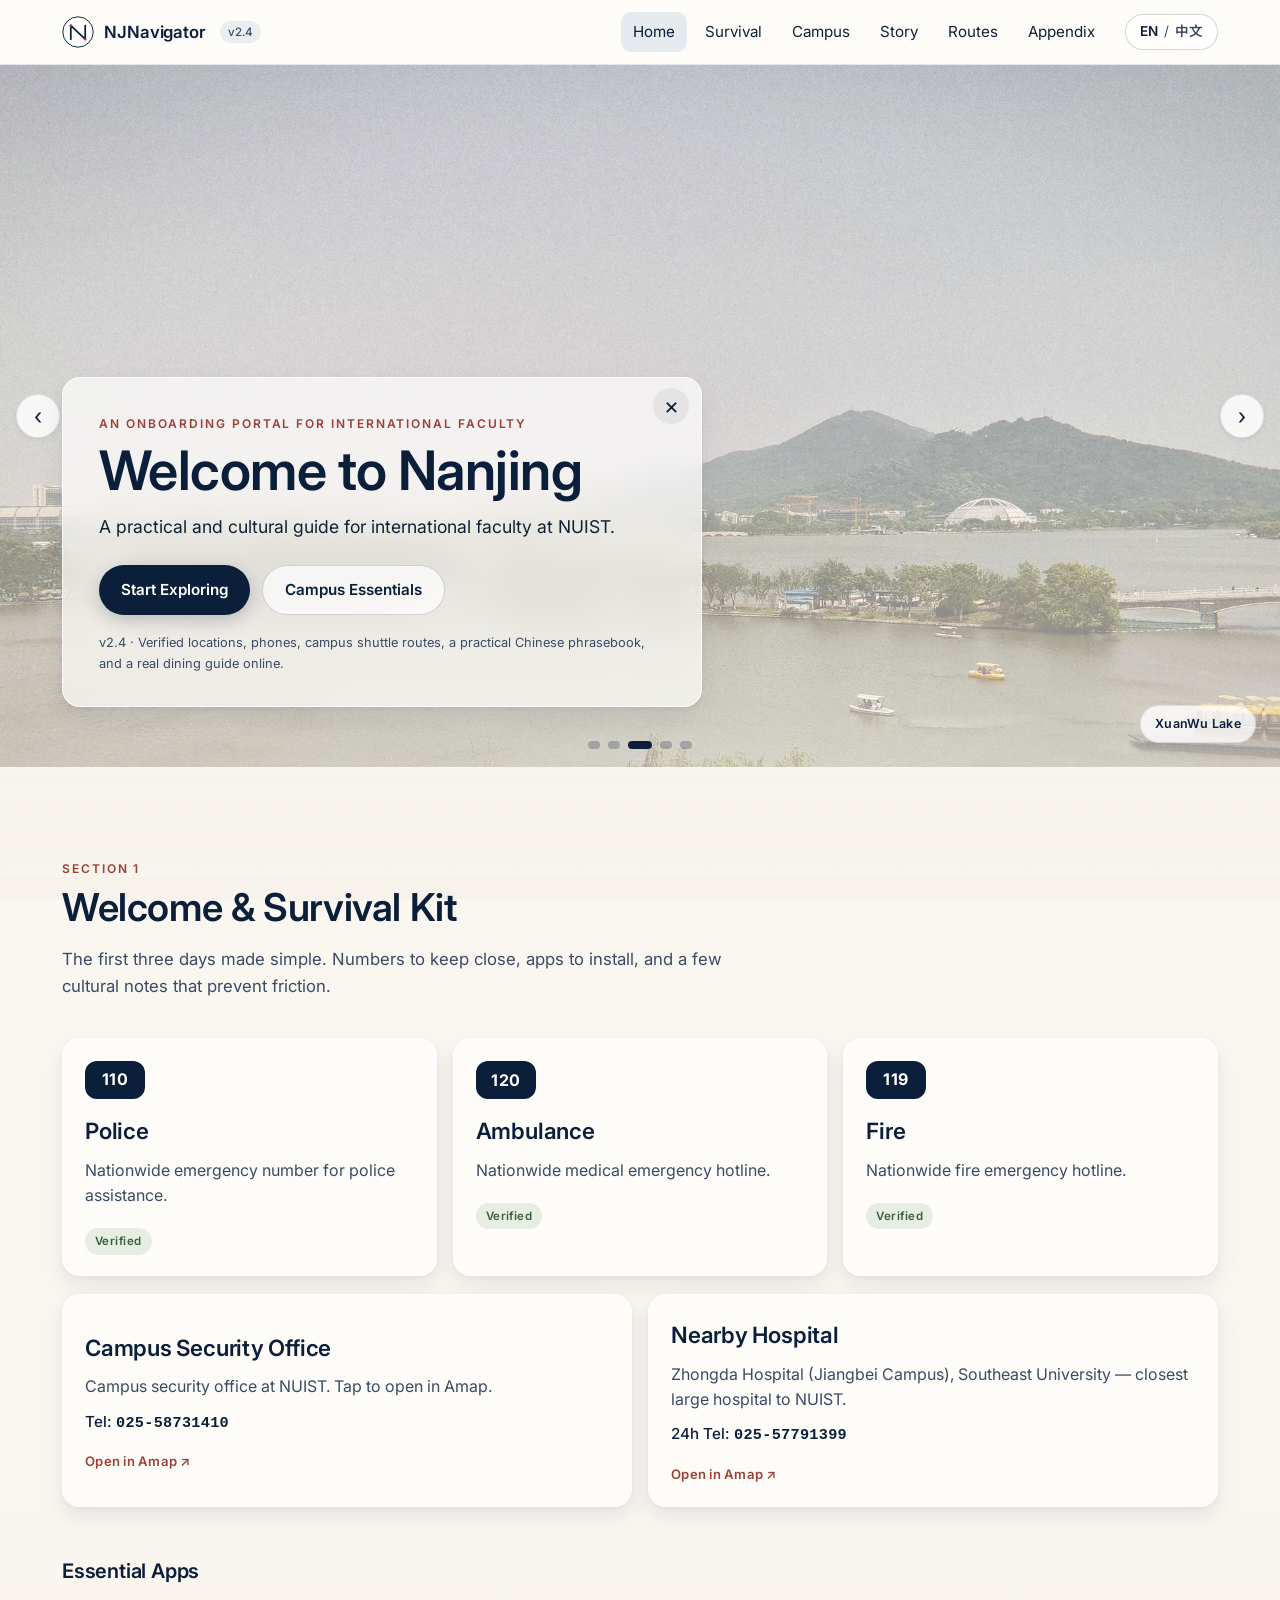
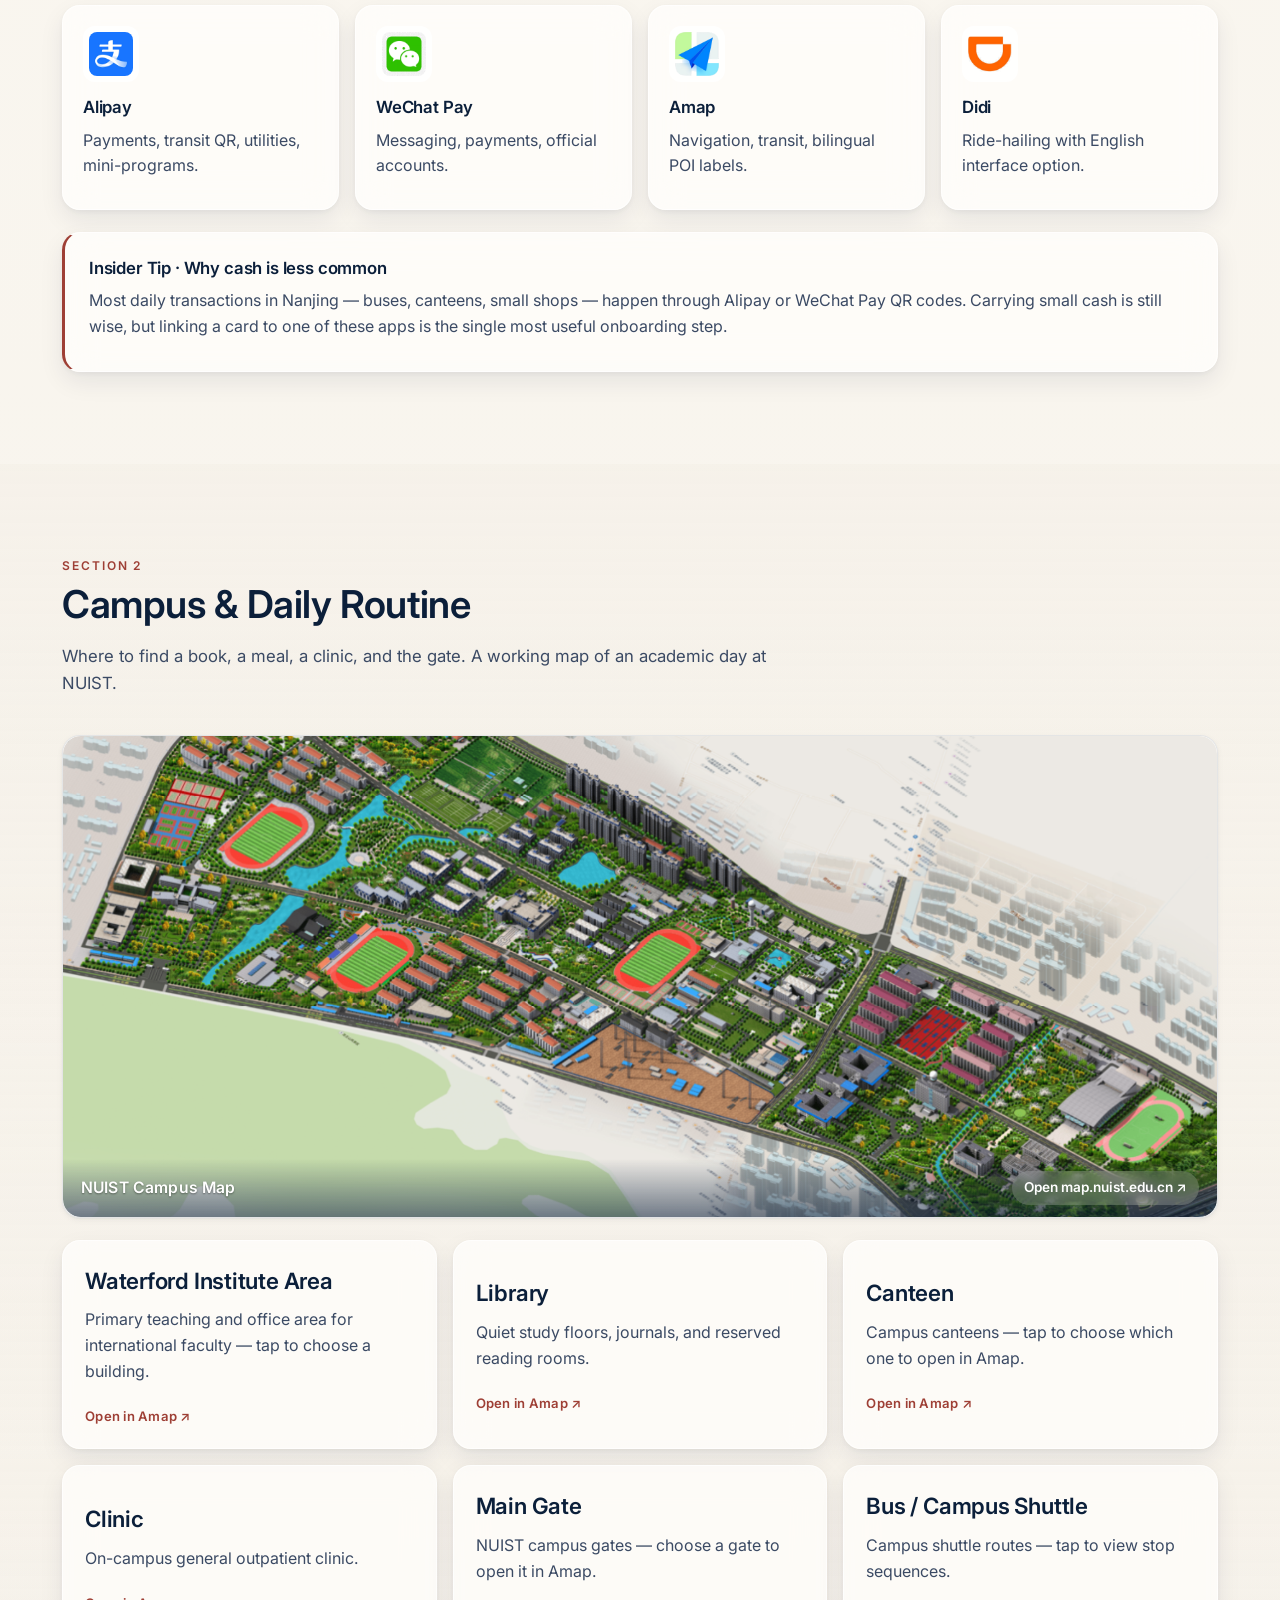
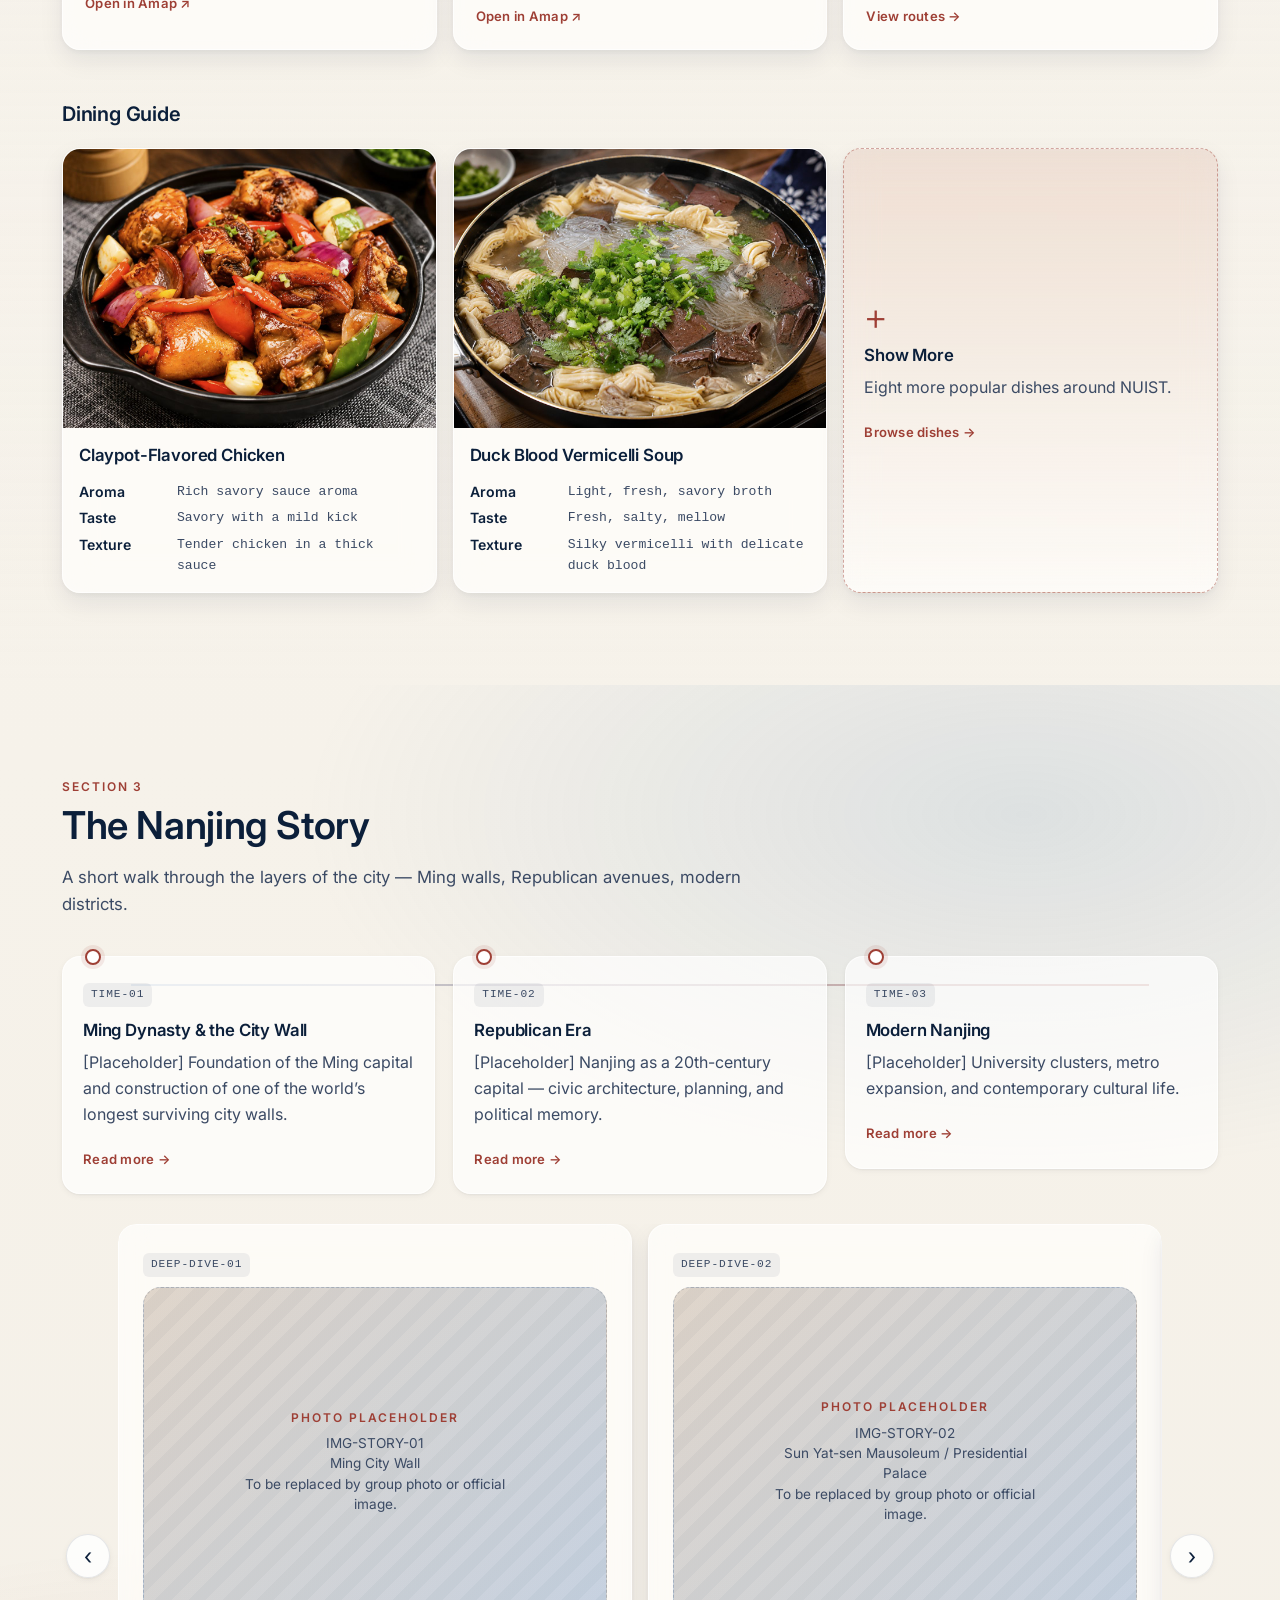
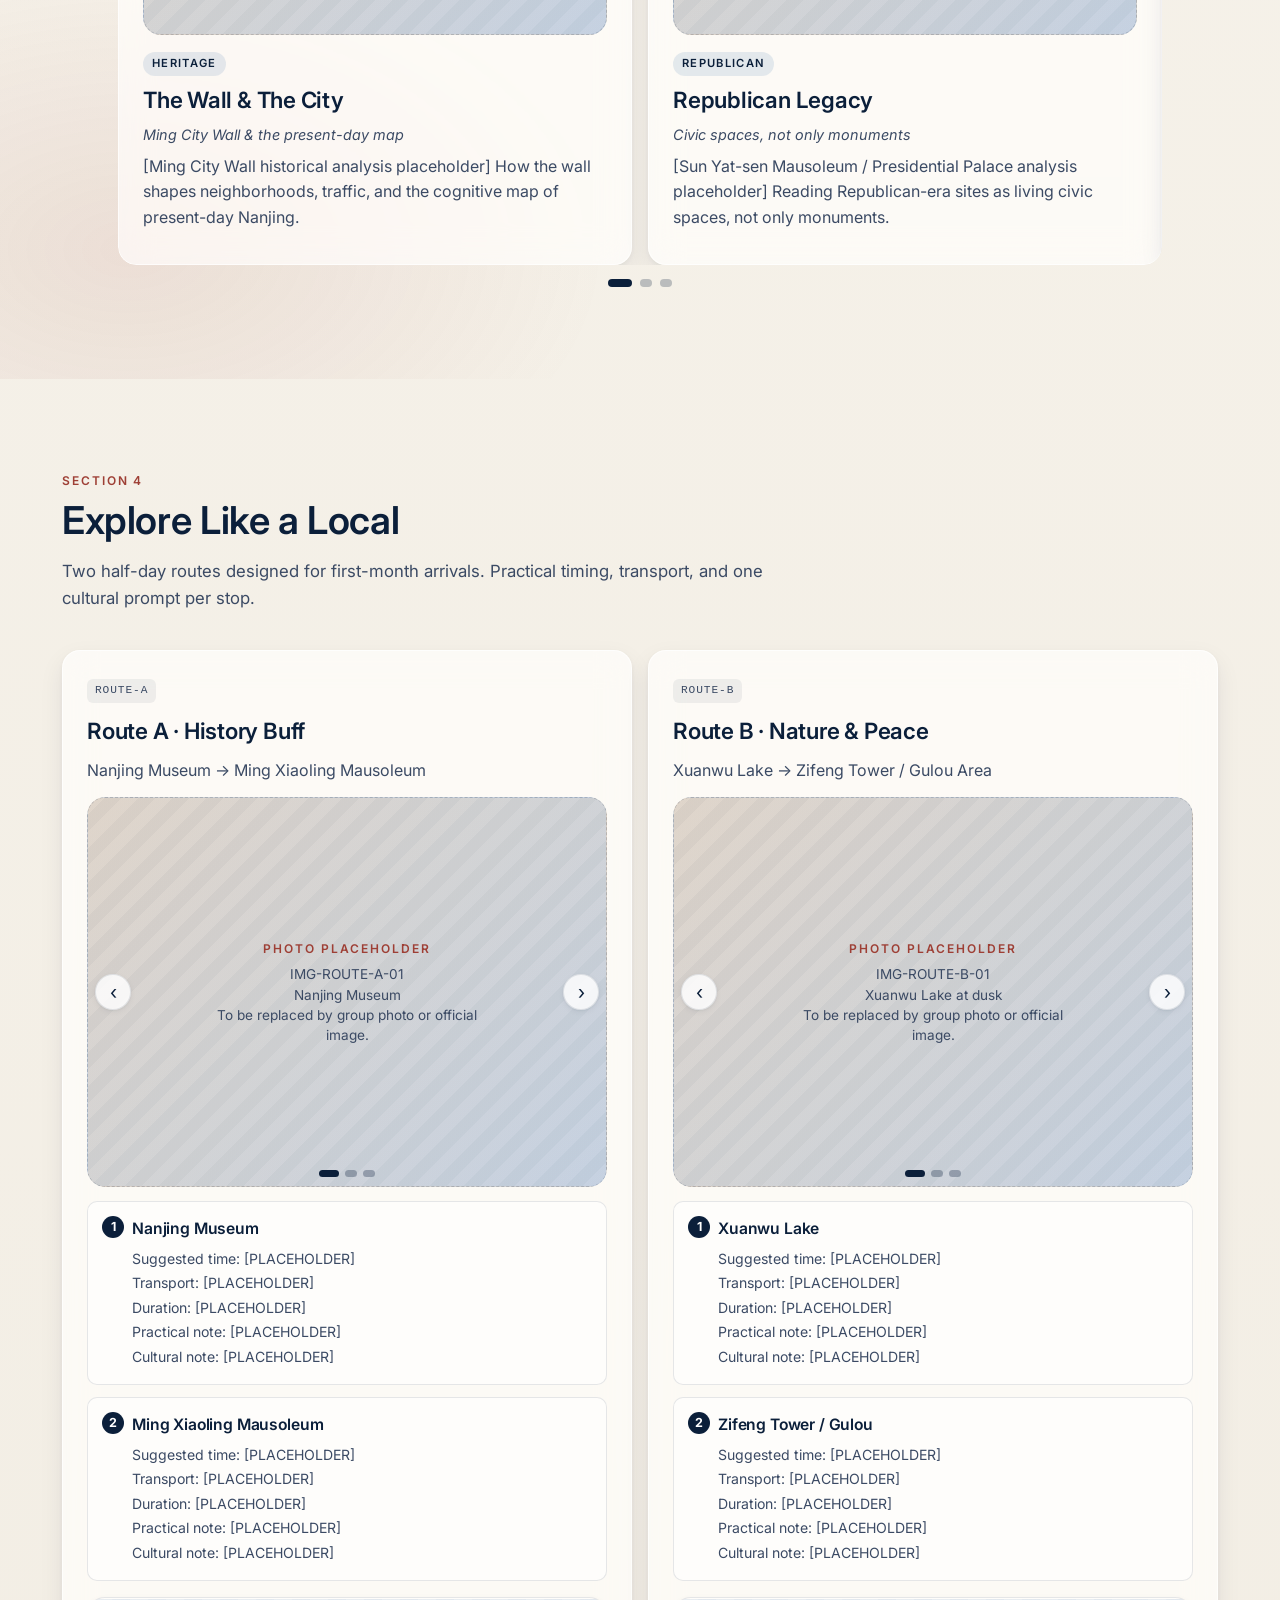
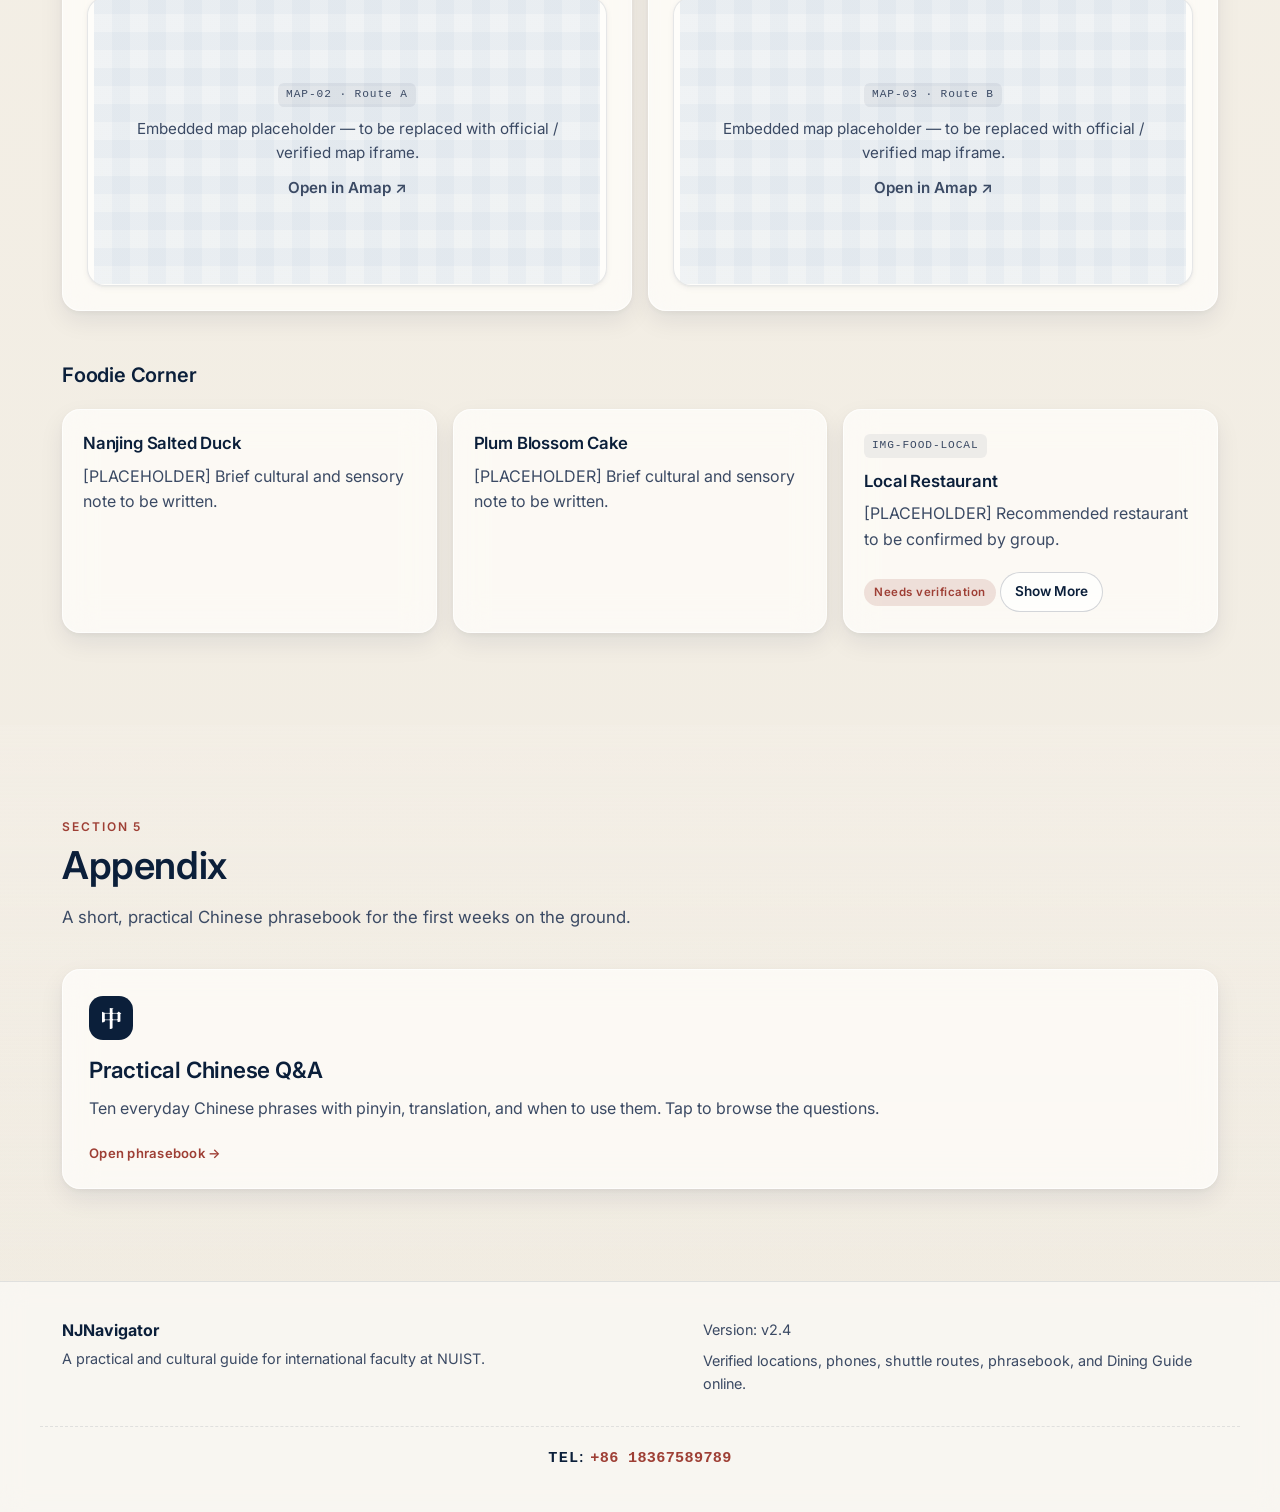
==== commit be246584: "feat: v2.4 - dining guide & Start animation" ====
--- a/index.html
+++ b/index.html
@@ -95,7 +95,10 @@
       </div>
 
       <div class="container hero-overlay">
-        <div class="glass hero-card">
+        <div class="glass hero-card" id="heroCard">
+          <button type="button" class="hero-card-close" id="heroCardClose"
+                  data-i18n-aria="hero.hideAria"
+                  aria-label="Hide welcome card">×</button>
           <p class="eyebrow" data-i18n="hero.eyebrow">An onboarding portal for international faculty</p>
           <h1 class="hero-title" data-i18n="hero.title">Welcome to Nanjing</h1>
           <p class="hero-sub" data-i18n="hero.sub">A practical and cultural guide for international faculty at NUIST.</p>
@@ -103,10 +106,20 @@
             <a class="btn btn-primary" href="#survival" data-i18n="hero.cta1">Start Exploring</a>
             <a class="btn btn-ghost" href="#campus" data-i18n="hero.cta2">Campus Essentials</a>
           </div>
-          <p class="hero-note" data-i18n="hero.note">v1 · Display logic and interaction layer. Final verified content still rolling in.</p>
+          <p class="hero-note" data-i18n="hero.note">v2.4 · Verified locations, phones, campus shuttle routes, and Dining Guide online.</p>
         </div>
       </div>
     </section>
+
+    <!-- v2.4: First-visit Welcome intro overlay (shows once, opt-out via close). -->
+    <div class="welcome-overlay" id="welcomeOverlay" aria-hidden="true">
+      <div class="welcome-overlay-card glass" role="dialog" aria-modal="false"
+           aria-labelledby="welcomeOverlayTitle">
+        <p class="eyebrow" data-i18n="hero.eyebrow">An onboarding portal for international faculty</p>
+        <h1 id="welcomeOverlayTitle" class="welcome-overlay-title" data-i18n="hero.title">Welcome to Nanjing</h1>
+        <p class="welcome-overlay-sub" data-i18n="hero.sub">A practical and cultural guide for international faculty at NUIST.</p>
+      </div>
+    </div>
 
     <!-- ============================= -->
     <!-- SURVIVAL KIT -->
@@ -267,37 +280,47 @@
         </div>
 
         <h3 class="subhead reveal" data-i18n="campus.diningTitle">Dining Guide</h3>
-        <!-- v1: three cards — two real foods + one Show More action card. Old standalone food image placeholders removed. -->
-        <div class="grid grid-3 reveal">
-          <article class="glass food-card">
-            <span class="point-id">FOOD-CAMPUS-01</span>
-            <h4 data-i18n="campus.food.f1.title">Claypot-style Chicken</h4>
-            <div class="img-ph small food-img" data-img="IMG-FOOD-01" data-desc-en="Claypot-style chicken plate" data-desc-zh="瓦香鸡示意图"></div>
+        <!-- v2.4: two real cards (Claypot-style Chicken, Duck Blood Vermicelli) +
+             one Show More card that opens a modal listing the remaining 8 dishes. -->
+        <div class="grid grid-3 reveal dining-grid">
+          <article class="glass food-card dish-card">
+            <div class="dish-img-wrap">
+              <img src="assets/food/claypot-chicken.jpg" alt="Claypot-style chicken plate"
+                   loading="lazy" decoding="async" />
+            </div>
+            <h4 data-i18n="campus.food.claypotChicken.name">Claypot-Flavored Chicken</h4>
             <dl class="sensory">
-              <dt data-i18n="campus.food.smell">Smell</dt><dd>[TO BE WRITTEN]</dd>
-              <dt data-i18n="campus.food.taste">Taste</dt><dd>[TO BE WRITTEN]</dd>
-              <dt data-i18n="campus.food.texture">Texture</dt><dd>[TO BE WRITTEN]</dd>
-              <dt data-i18n="campus.food.context">Context</dt><dd>[TO BE WRITTEN]</dd>
+              <dt data-i18n="campus.food.smell">Aroma</dt>
+              <dd data-i18n="campus.food.claypotChicken.aroma">Rich savory sauce aroma</dd>
+              <dt data-i18n="campus.food.taste">Taste</dt>
+              <dd data-i18n="campus.food.claypotChicken.taste">Savory with a mild kick</dd>
+              <dt data-i18n="campus.food.texture">Texture</dt>
+              <dd data-i18n="campus.food.claypotChicken.texture">Tender chicken in a thick sauce</dd>
             </dl>
           </article>
-          <article class="glass food-card">
-            <span class="point-id">FOOD-CAMPUS-02</span>
-            <h4 data-i18n="campus.food.f2.title">Duck Blood Vermicelli Soup</h4>
-            <div class="img-ph small food-img" data-img="IMG-FOOD-02" data-desc-en="Duck blood vermicelli soup bowl" data-desc-zh="鸭血粉丝汤示意图"></div>
+          <article class="glass food-card dish-card">
+            <div class="dish-img-wrap">
+              <img src="assets/food/duck-blood-vermicelli.jpg" alt="Duck blood vermicelli soup bowl"
+                   loading="lazy" decoding="async" />
+            </div>
+            <h4 data-i18n="campus.food.duckBloodVermicelli.name">Duck Blood Vermicelli Soup</h4>
             <dl class="sensory">
-              <dt data-i18n="campus.food.smell">Smell</dt><dd>[TO BE WRITTEN]</dd>
-              <dt data-i18n="campus.food.taste">Taste</dt><dd>[TO BE WRITTEN]</dd>
-              <dt data-i18n="campus.food.texture">Texture</dt><dd>[TO BE WRITTEN]</dd>
-              <dt data-i18n="campus.food.context">Context</dt><dd>[TO BE WRITTEN]</dd>
+              <dt data-i18n="campus.food.smell">Aroma</dt>
+              <dd data-i18n="campus.food.duckBloodVermicelli.aroma">Light, fresh, savory broth</dd>
+              <dt data-i18n="campus.food.taste">Taste</dt>
+              <dd data-i18n="campus.food.duckBloodVermicelli.taste">Fresh, salty, mellow</dd>
+              <dt data-i18n="campus.food.texture">Texture</dt>
+              <dd data-i18n="campus.food.duckBloodVermicelli.texture">Silky vermicelli with delicate duck blood</dd>
             </dl>
           </article>
-          <!-- v1: Show More action card linking to food.html -->
-          <a class="glass food-card showmore-card" href="food.html" aria-label="See more food">
+          <button type="button" class="glass food-card showmore-card"
+                  data-modal-trigger="dining-more"
+                  aria-label="Show more dishes">
             <span class="showmore-mark" aria-hidden="true">+</span>
             <h4 data-i18n="campus.food.more.title">Show More</h4>
-            <p data-i18n="campus.food.more.body">See more campus and Nanjing food recommendations.</p>
-            <span class="card-go" data-i18n="action.openFood">Open food page →</span>
-          </a>
+            <p data-i18n="campus.food.more.body">Eight more popular dishes around NUIST.</p>
+            <span class="card-go" data-i18n="action.openFood">Browse dishes →</span>
+          </button>
         </div>
       </div>
     </section>
--- a/css/style.css
+++ b/css/style.css
@@ -1472,3 +1472,183 @@
   .footer-tel p { font-size: 0.9rem; }
 }
 
+/* =================================================================
+   v2.4 — Dining Guide + Welcome intro overlay + hero card close
+   ================================================================= */
+
+/* ---------- Dining home cards (two real dishes + Show More) ---------- */
+.dish-card {
+  padding: 0;
+  display: flex;
+  flex-direction: column;
+  overflow: hidden;
+}
+.dish-card h4 { margin: 0; padding: 14px 16px 4px; }
+.dish-card .sensory { padding: 0 16px 16px; }
+.dish-img-wrap {
+  width: 100%;
+  aspect-ratio: 4 / 3;
+  overflow: hidden;
+  background: #e8ddd0;
+}
+.dish-img-wrap img {
+  width: 100%; height: 100%;
+  object-fit: cover;
+  object-position: center;
+  display: block;
+  transition: transform .5s var(--ease);
+}
+.dish-card:hover .dish-img-wrap img { transform: scale(1.03); }
+
+/* Show More keeps its dashed brick style from v1, just match height. */
+.showmore-card {
+  text-align: left;
+  width: 100%;
+  cursor: pointer;
+}
+
+/* ---------- Dining Show More modal: 8 mini dish cards ---------- */
+.dining-more-list {
+  display: grid;
+  grid-template-columns: repeat(2, minmax(0, 1fr));
+  gap: 14px;
+  margin-top: 4px;
+}
+.dish-card-mini {
+  background: rgba(255,255,255,0.65);
+  border: 1px solid var(--line);
+  border-radius: var(--radius-sm);
+  overflow: hidden;
+  display: flex;
+  flex-direction: column;
+}
+.dish-card-mini .dish-img-wrap { aspect-ratio: 4 / 3; }
+.dish-card-mini .dish-mini-body {
+  padding: 10px 12px 12px;
+}
+.dish-card-mini h5 {
+  margin: 0 0 6px;
+  font-size: 0.98rem;
+  color: var(--navy);
+}
+.dish-card-mini .sensory {
+  grid-template-columns: 56px 1fr;
+  font-size: 0.82rem;
+  gap: 2px 10px;
+}
+.dish-card-mini .sensory dd { font-size: 0.78rem; }
+@media (max-width: 720px) {
+  .dining-more-list { grid-template-columns: 1fr; }
+}
+
+/* ---------- Welcome intro overlay (first visit) ---------- */
+.welcome-overlay {
+  position: fixed;
+  inset: 0;
+  z-index: 200;
+  display: flex;
+  align-items: center;
+  justify-content: center;
+  padding: 24px;
+  padding-top: max(24px, env(safe-area-inset-top, 0px));
+  padding-bottom: max(24px, env(safe-area-inset-bottom, 0px));
+  background: rgba(11, 31, 58, 0.45);
+  backdrop-filter: blur(8px) saturate(160%);
+  -webkit-backdrop-filter: blur(8px) saturate(160%);
+  opacity: 0;
+  pointer-events: none;
+  transition: opacity .6s var(--ease), backdrop-filter .6s var(--ease);
+}
+.welcome-overlay.is-visible {
+  opacity: 1;
+  pointer-events: auto;
+}
+.welcome-overlay-card {
+  width: min(620px, 92vw);
+  padding: 40px 36px 36px;
+  text-align: center;
+  background: rgba(255,255,255,0.92);
+  border-radius: var(--radius-lg);
+  transform: scale(0.94) translateY(8px);
+  opacity: 0;
+  transition: transform .9s var(--ease), opacity .7s var(--ease);
+}
+.welcome-overlay.is-visible .welcome-overlay-card {
+  transform: scale(1) translateY(0);
+  opacity: 1;
+}
+.welcome-overlay-title {
+  font-size: clamp(2rem, 5vw + 1rem, 3.4rem);
+  margin: 8px 0 12px;
+  line-height: 1.1;
+  color: var(--navy);
+}
+.welcome-overlay-sub {
+  font-size: 1.05rem;
+  color: var(--text);
+  margin: 0;
+}
+
+/* Leaving animation: shrink + fade, mimicking handoff to the hero card. */
+.welcome-overlay.is-leaving {
+  opacity: 0;
+  backdrop-filter: blur(0px);
+  -webkit-backdrop-filter: blur(0px);
+}
+.welcome-overlay.is-leaving .welcome-overlay-card {
+  transform: scale(0.55) translateY(40px);
+  opacity: 0;
+  transition: transform 1s var(--ease), opacity .8s var(--ease);
+}
+
+/* While overlay is up, lock body scroll so the moment lands cleanly. */
+body.welcome-intro-active { overflow: hidden; }
+
+@media (prefers-reduced-motion: reduce) {
+  .welcome-overlay,
+  .welcome-overlay-card,
+  .welcome-overlay.is-leaving,
+  .welcome-overlay.is-leaving .welcome-overlay-card {
+    transition-duration: .15s !important;
+  }
+}
+
+/* ---------- Hero card close (×) ---------- */
+.hero-card { position: relative; }
+.hero-card-close {
+  position: absolute;
+  top: 10px; right: 12px;
+  width: 36px; height: 36px;
+  border-radius: 50%;
+  background: rgba(11,31,58,0.06);
+  color: var(--navy);
+  font-size: 1.45rem;
+  line-height: 1;
+  display: inline-flex;
+  align-items: center;
+  justify-content: center;
+  transition: background .2s var(--ease), transform .2s var(--ease);
+}
+.hero-card-close:hover { background: rgba(11,31,58,0.14); }
+.hero-card-close:focus-visible {
+  outline: 2px solid var(--navy);
+  outline-offset: 2px;
+}
+.hero-card.is-hiding {
+  opacity: 0;
+  transform: translateY(8px) scale(0.985);
+  transition: opacity .25s var(--ease), transform .25s var(--ease);
+  pointer-events: none;
+}
+.hero-card.is-hidden { display: none; }
+
+@media (max-width: 720px) {
+  .hero-card-close {
+    top: 8px; right: 10px;
+    width: 40px; height: 40px;
+    font-size: 1.5rem;
+  }
+  .welcome-overlay-card { padding: 30px 22px 26px; }
+  .welcome-overlay-sub { font-size: 0.98rem; }
+}
+
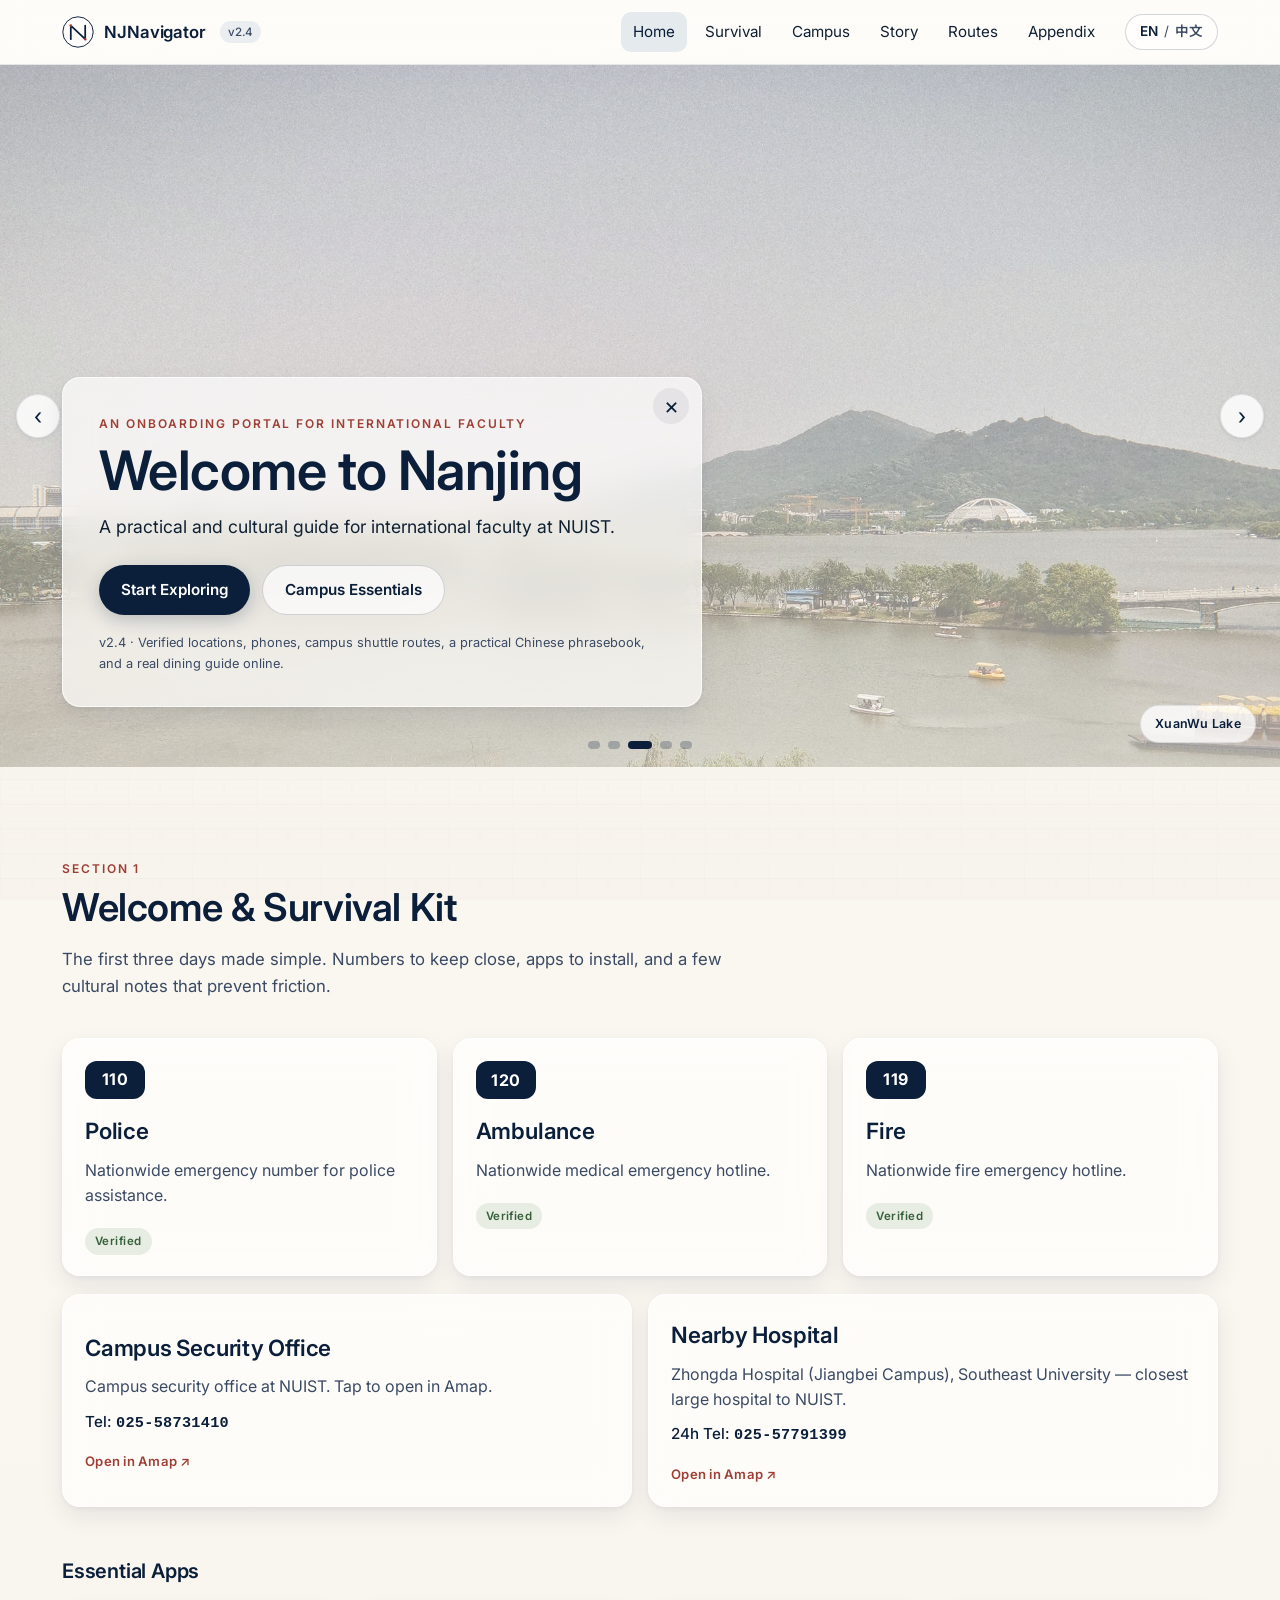
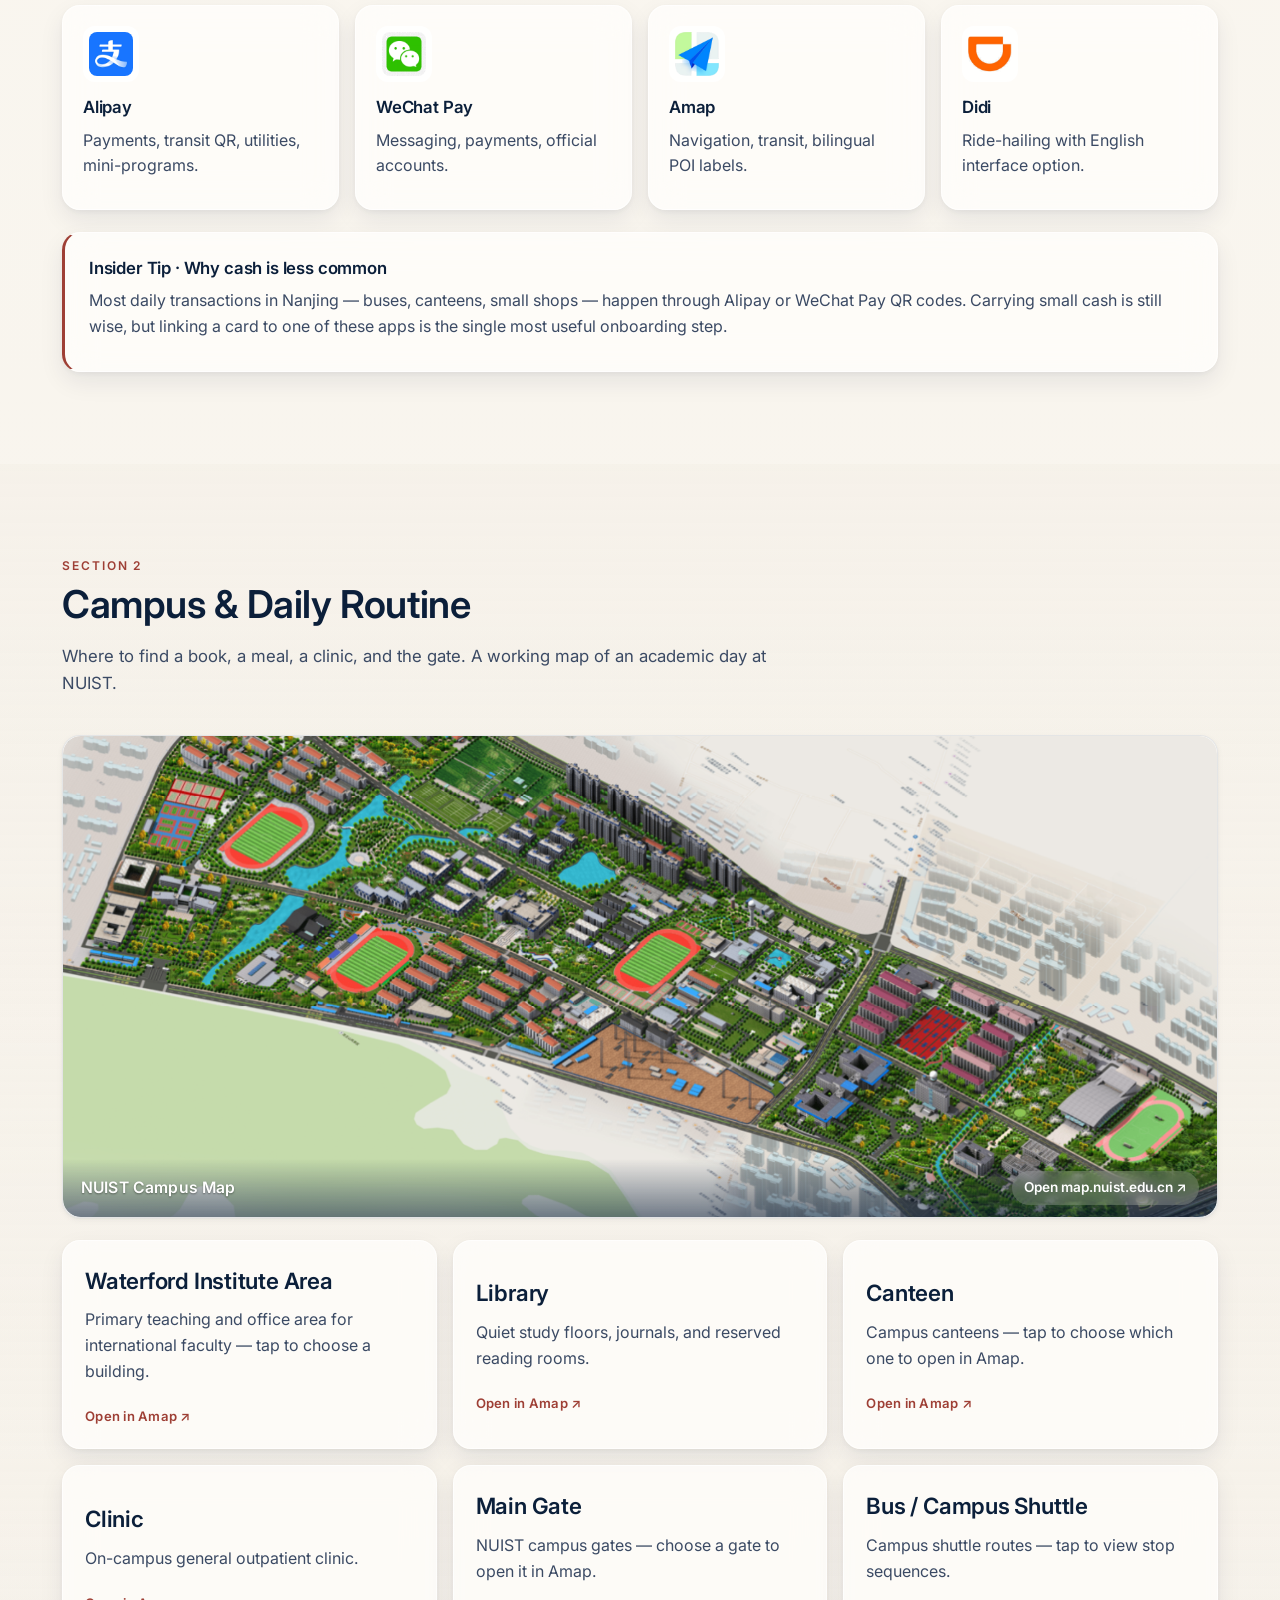
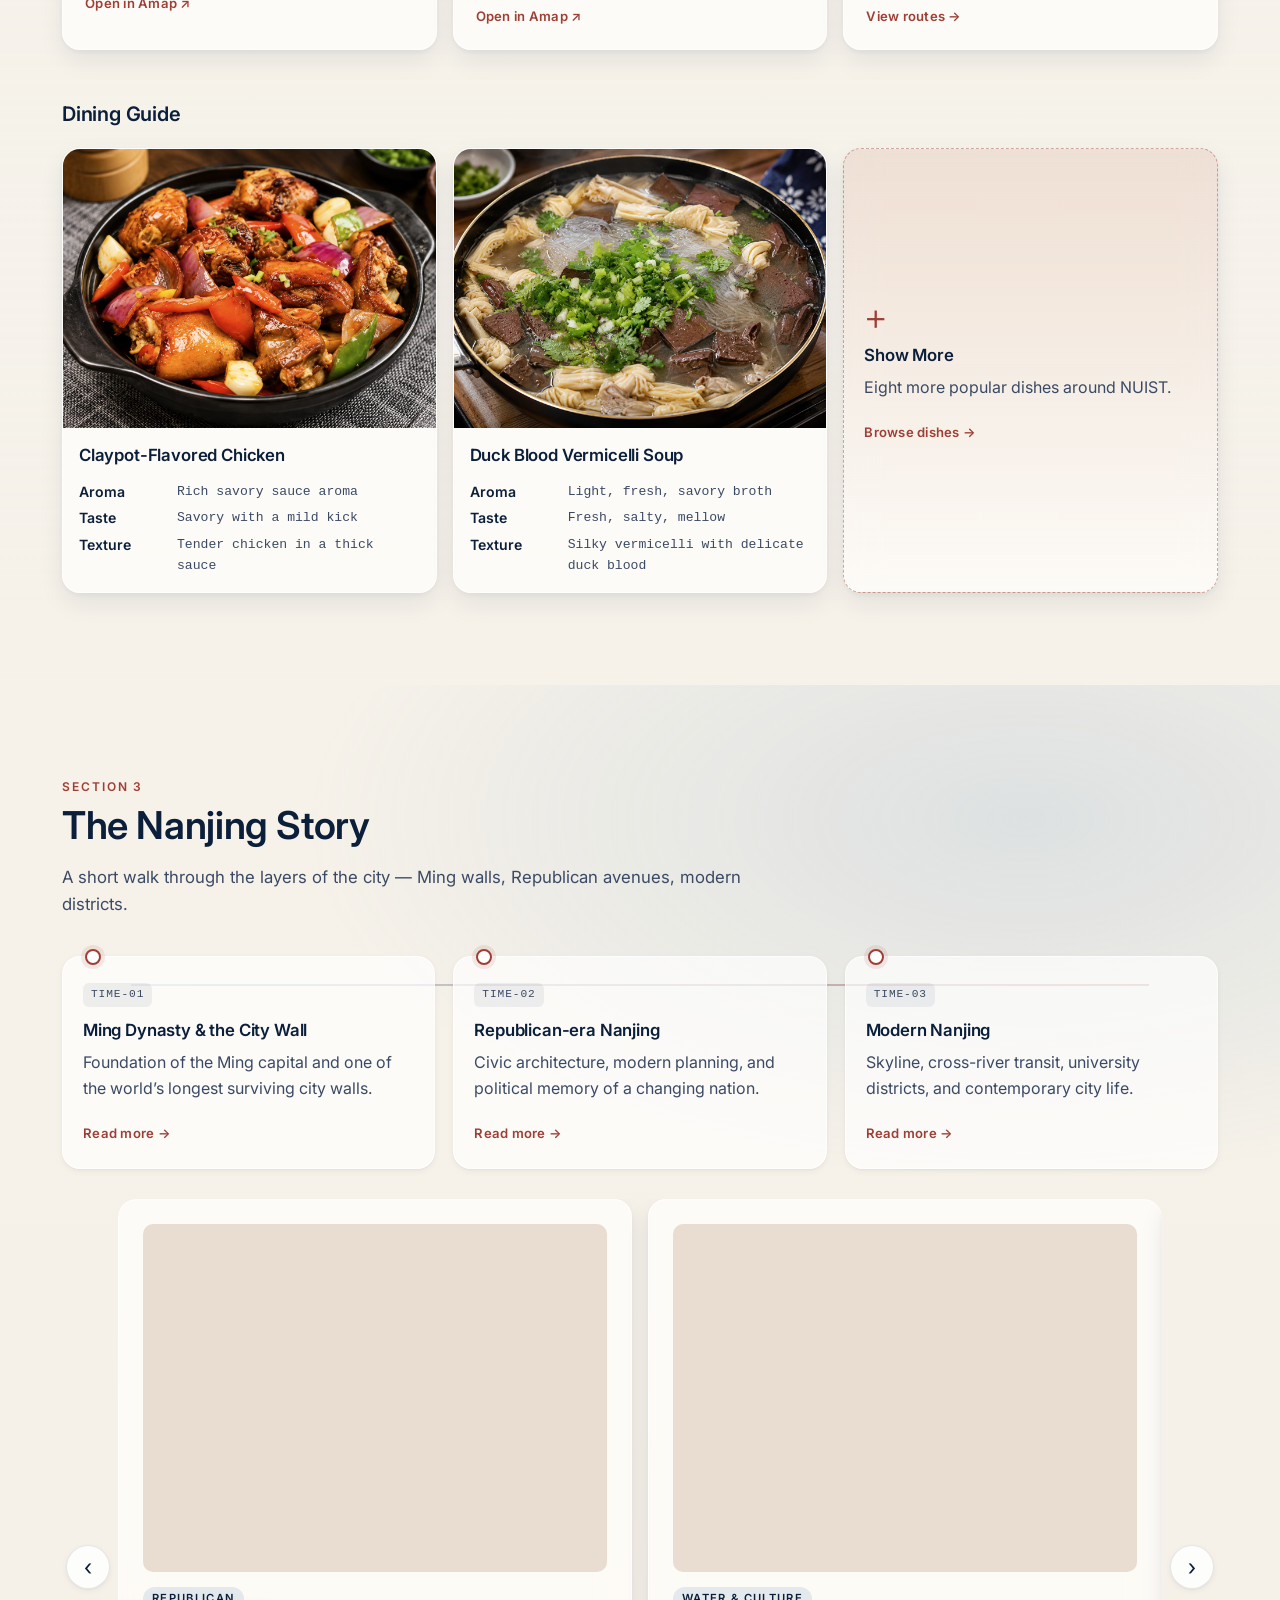
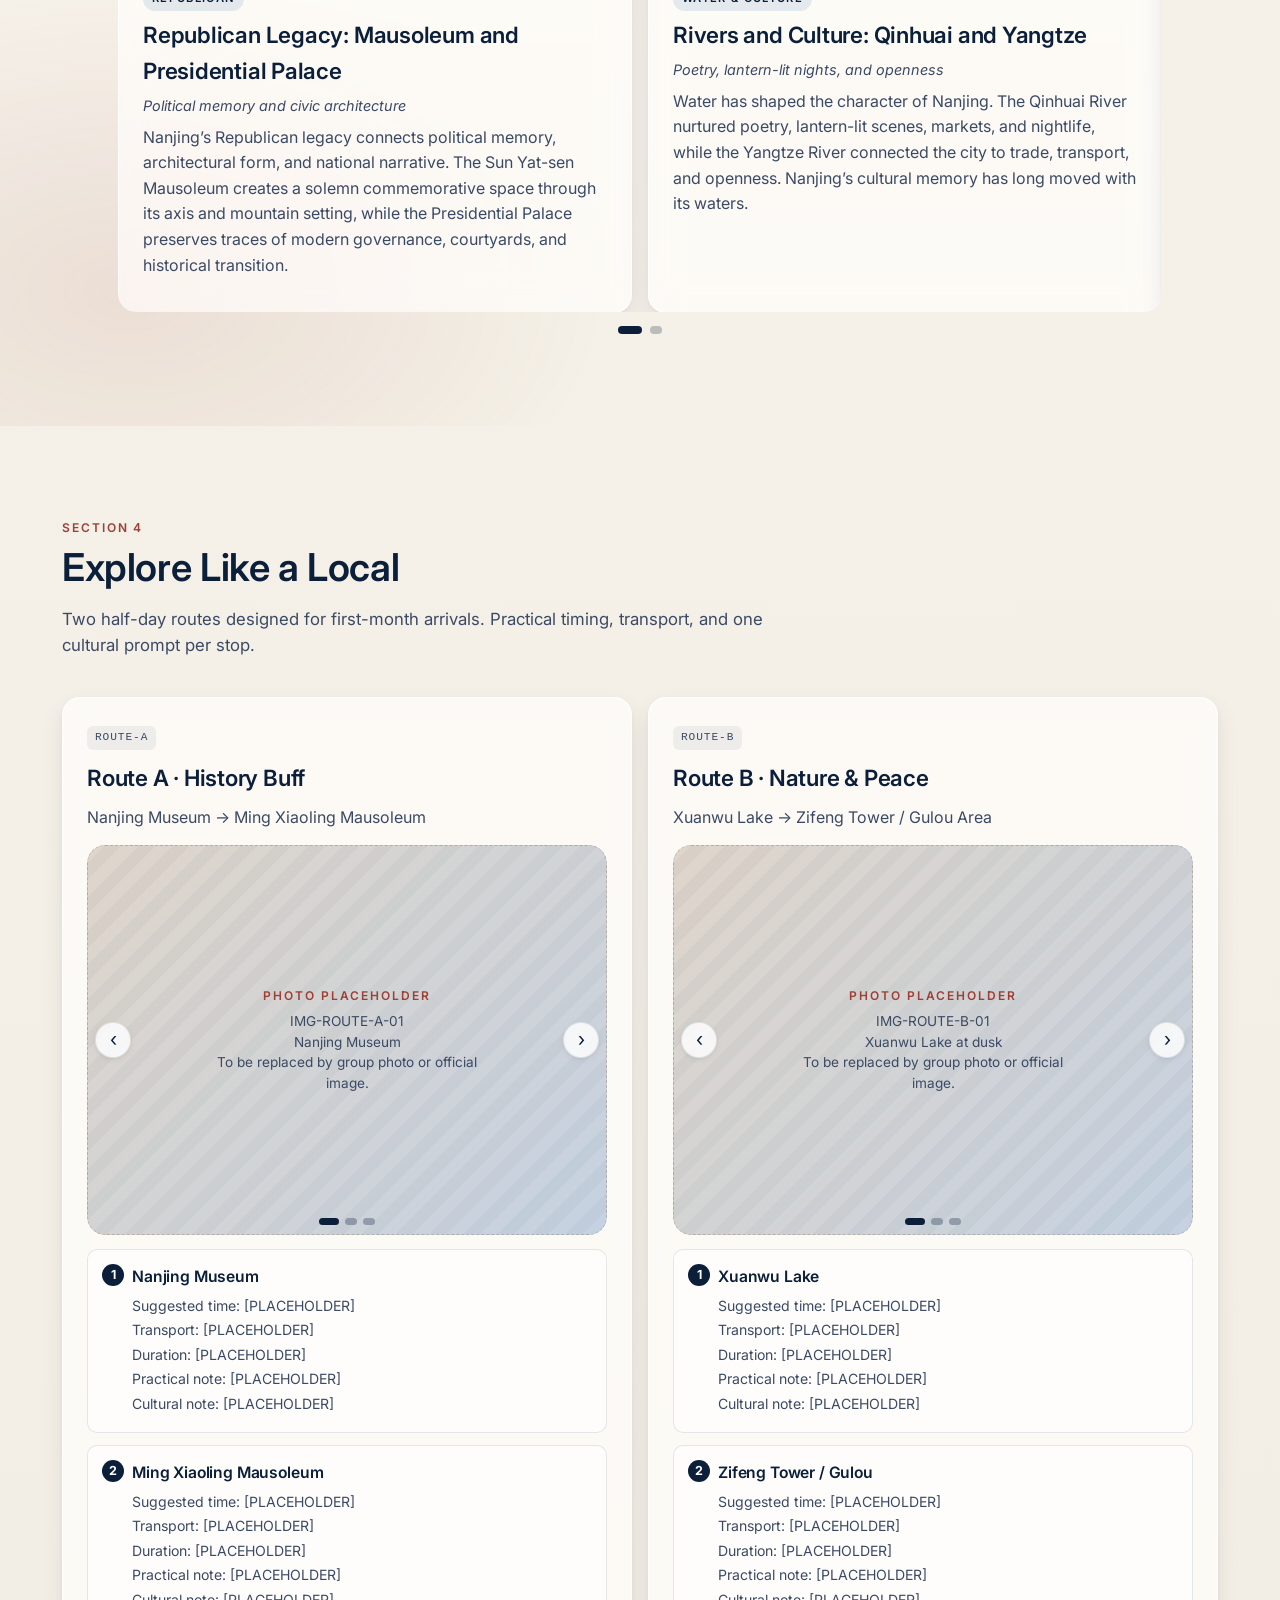
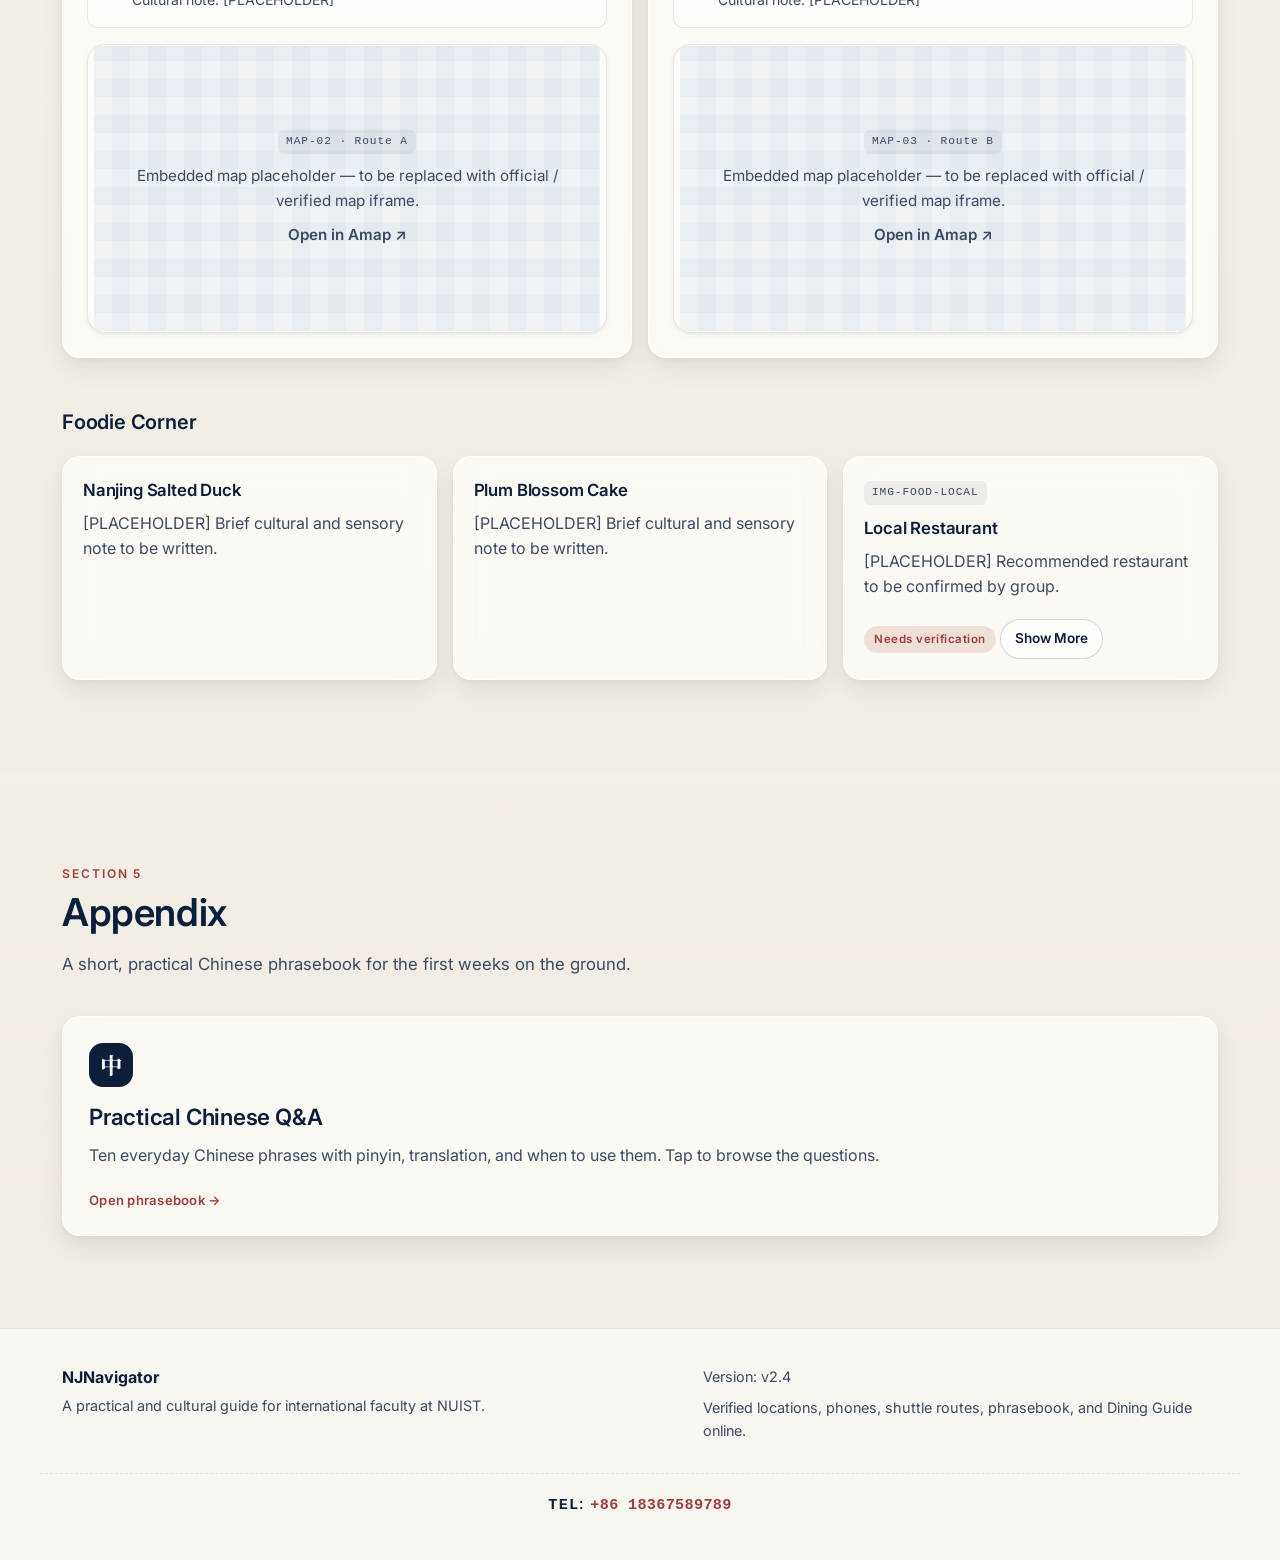
==== commit a4786d86: "feat: v2.5 -- section3" ====
--- a/index.html
+++ b/index.html
@@ -336,44 +336,39 @@
           <p class="lede" data-i18n="story.lede">A short walk through the layers of the city — Ming walls, Republican avenues, modern districts.</p>
         </header>
 
-        <!-- v1: timeline cards now open a centered detail modal. -->
+        <!-- v2.5: timeline cards open a unified Modal — TIME-02 / TIME-03 also
+             carry an image gallery; TIME-01 stays text-only. -->
         <ol class="timeline reveal" aria-label="Nanjing timeline">
           <li>
             <button type="button" class="timeline-item clickable"
-                    data-modal-trigger="story"
-                    data-modal-title-key="story.t1.title"
-                    data-modal-body-key="story.t1.modal">
+                    data-modal-trigger="timeline" data-timeline-id="time-01">
               <span class="t-id">TIME-01</span>
               <h4 data-i18n="story.t1.title">Ming Dynasty &amp; the City Wall</h4>
-              <p data-i18n="story.t1.body">[Placeholder] Foundation of the Ming capital and construction of one of the world's longest surviving city walls.</p>
+              <p data-i18n="story.t1.body">Foundation of the Ming capital and construction of one of the world’s longest surviving city walls.</p>
               <span class="card-go" data-i18n="action.readMore">Read more →</span>
             </button>
           </li>
           <li>
             <button type="button" class="timeline-item clickable"
-                    data-modal-trigger="story"
-                    data-modal-title-key="story.t2.title"
-                    data-modal-body-key="story.t2.modal">
+                    data-modal-trigger="timeline" data-timeline-id="time-02">
               <span class="t-id">TIME-02</span>
-              <h4 data-i18n="story.t2.title">Republican Era</h4>
-              <p data-i18n="story.t2.body">[Placeholder] Nanjing as a 20th-century capital — civic architecture, planning, and political memory.</p>
+              <h4 data-i18n="story.t2.title">Republican-era Nanjing</h4>
+              <p data-i18n="story.t2.body">Civic architecture, modern planning, and political memory of a changing nation.</p>
               <span class="card-go" data-i18n="action.readMore">Read more →</span>
             </button>
           </li>
           <li>
             <button type="button" class="timeline-item clickable"
-                    data-modal-trigger="story"
-                    data-modal-title-key="story.t3.title"
-                    data-modal-body-key="story.t3.modal">
+                    data-modal-trigger="timeline" data-timeline-id="time-03">
               <span class="t-id">TIME-03</span>
               <h4 data-i18n="story.t3.title">Modern Nanjing</h4>
-              <p data-i18n="story.t3.body">[Placeholder] University clusters, metro expansion, and contemporary cultural life.</p>
+              <p data-i18n="story.t3.body">Skyline, cross-river transit, university districts, and contemporary city life.</p>
               <span class="card-go" data-i18n="action.readMore">Read more →</span>
             </button>
           </li>
         </ol>
 
-        <!-- v1: Deep Dive becomes a two-up looping card deck with six cards total. -->
+        <!-- v2.5: Deep Dive — 4 cards in 2 groups; each card carries one real image. -->
         <div class="deck reveal" id="storyDeck" aria-label="Deep dive card deck">
           <button type="button" class="deck-arrow prev" id="deckPrev" aria-label="Previous pair">‹</button>
           <div class="deck-viewport">
@@ -381,58 +376,55 @@
               <!-- Group 1 -->
               <div class="deck-group">
                 <article class="glass deepdive">
-                  <span class="point-id">DEEP-DIVE-01</span>
-                  <div class="img-ph small" data-img="IMG-STORY-01" data-desc-en="Ming City Wall" data-desc-zh="明城墙"></div>
-                  <span class="deepdive-cat" data-i18n="story.cat.heritage">Heritage</span>
-                  <h3 data-i18n="story.d1.title">The Wall &amp; The City</h3>
-                  <p class="deepdive-sub" data-i18n="story.d1.sub">Ming City Wall &amp; the present-day map</p>
-                  <p data-i18n="story.d1.body">[Ming City Wall historical analysis placeholder] How the wall shapes neighborhoods, traffic, and the cognitive map of present-day Nanjing.</p>
+                  <div class="deepdive-img-wrap">
+                    <img src="assets/section3/deep-dive/DEEP-DIVE-01.webp"
+                         data-i18n-alt="story.d1.alt"
+                         alt="Sun Yat-sen Mausoleum and Presidential Palace"
+                         loading="lazy" decoding="async" />
+                  </div>
+                  <span class="deepdive-cat" data-i18n="story.cat.republic">Republican</span>
+                  <h3 data-i18n="story.d1.title">Republican Legacy: Mausoleum and Presidential Palace</h3>
+                  <p class="deepdive-sub" data-i18n="story.d1.sub">Political memory and civic architecture</p>
+                  <p data-i18n="story.d1.body">Nanjing’s Republican legacy connects political memory, architectural form, and national narrative.</p>
                 </article>
                 <article class="glass deepdive">
-                  <span class="point-id">DEEP-DIVE-02</span>
-                  <div class="img-ph small" data-img="IMG-STORY-02" data-desc-en="Sun Yat-sen Mausoleum / Presidential Palace" data-desc-zh="中山陵 / 总统府"></div>
-                  <span class="deepdive-cat" data-i18n="story.cat.republic">Republican</span>
-                  <h3 data-i18n="story.d2.title">Republican Legacy</h3>
-                  <p class="deepdive-sub" data-i18n="story.d2.sub">Civic spaces, not only monuments</p>
-                  <p data-i18n="story.d2.body">[Sun Yat-sen Mausoleum / Presidential Palace analysis placeholder] Reading Republican-era sites as living civic spaces, not only monuments.</p>
+                  <div class="deepdive-img-wrap">
+                    <img src="assets/section3/deep-dive/DEEP-DIVE-02.webp"
+                         data-i18n-alt="story.d2.alt"
+                         alt="Qinhuai River and Yangtze waterfront"
+                         loading="lazy" decoding="async" />
+                  </div>
+                  <span class="deepdive-cat" data-i18n="story.cat.water">Water &amp; Culture</span>
+                  <h3 data-i18n="story.d2.title">Rivers and Culture: Qinhuai and Yangtze</h3>
+                  <p class="deepdive-sub" data-i18n="story.d2.sub">Poetry, lantern-lit nights, and openness</p>
+                  <p data-i18n="story.d2.body">Water has shaped the character of Nanjing — from the Qinhuai’s nightlife to the Yangtze’s openness.</p>
                 </article>
               </div>
               <!-- Group 2 -->
               <div class="deck-group">
                 <article class="glass deepdive">
-                  <span class="point-id">DEEP-DIVE-03</span>
-                  <div class="img-ph small" data-img="IMG-STORY-03" data-desc-en="Qinhuai River scenes" data-desc-zh="秦淮河风光"></div>
-                  <span class="deepdive-cat" data-i18n="story.cat.water">Water &amp; Culture</span>
-                  <h3 data-i18n="story.d3.title">Rivers &amp; Culture</h3>
-                  <p class="deepdive-sub" data-i18n="story.d3.sub">The Qinhuai and the city's literary memory</p>
-                  <p data-i18n="story.d3.body">[Placeholder] The Qinhuai River, the Yangtze, and how water has shaped Nanjing's poetry, markets, and night life.</p>
+                  <div class="deepdive-img-wrap">
+                    <img src="assets/section3/deep-dive/DEEP-DIVE-03.webp"
+                         data-i18n-alt="story.d3.alt"
+                         alt="Jiangnan Examination Hall"
+                         loading="lazy" decoding="async" />
+                  </div>
+                  <span class="deepdive-cat" data-i18n="story.cat.education">Education</span>
+                  <h3 data-i18n="story.d3.title">Imperial Examination and Jiangnan Examination Hall</h3>
+                  <p class="deepdive-sub" data-i18n="story.d3.sub">Generations of scholars in the Jiangnan tradition</p>
+                  <p data-i18n="story.d3.body">The Jiangnan Examination Hall witnessed China’s institutional tradition of selecting talent.</p>
                 </article>
                 <article class="glass deepdive">
-                  <span class="point-id">DEEP-DIVE-04</span>
-                  <div class="img-ph small" data-img="IMG-STORY-04" data-desc-en="Jiangnan Examination Hall" data-desc-zh="江南贡院"></div>
-                  <span class="deepdive-cat" data-i18n="story.cat.education">Education</span>
-                  <h3 data-i18n="story.d4.title">Imperial Examinations</h3>
-                  <p class="deepdive-sub" data-i18n="story.d4.sub">Jiangnan Examination Hall &amp; the scholar city</p>
-                  <p data-i18n="story.d4.body">[Placeholder] How the Jiangnan Examination Hall positions Nanjing as a long-running center of Chinese scholarship.</p>
-                </article>
-              </div>
-              <!-- Group 3 -->
-              <div class="deck-group">
-                <article class="glass deepdive">
-                  <span class="point-id">DEEP-DIVE-05</span>
-                  <div class="img-ph small" data-img="IMG-STORY-05" data-desc-en="Modern skyline / metro / Xinjiekou" data-desc-zh="现代天际线 / 地铁 / 新街口"></div>
-                  <span class="deepdive-cat" data-i18n="story.cat.modern">Modern</span>
-                  <h3 data-i18n="story.d5.title">Modern Nanjing</h3>
-                  <p class="deepdive-sub" data-i18n="story.d5.sub">Metro, universities, new districts</p>
-                  <p data-i18n="story.d5.body">[Placeholder] University clusters, metro expansion, Hexi new district, and the contemporary rhythm of the city.</p>
-                </article>
-                <article class="glass deepdive">
-                  <span class="point-id">DEEP-DIVE-06</span>
-                  <div class="img-ph small" data-img="IMG-STORY-06" data-desc-en="Daily street life / breakfast stalls" data-desc-zh="日常街景 / 早餐摊"></div>
+                  <div class="deepdive-img-wrap">
+                    <img src="assets/section3/deep-dive/DEEP-DIVE-04.webp"
+                         data-i18n-alt="story.d4.alt"
+                         alt="Daily street life in Nanjing"
+                         loading="lazy" decoding="async" />
+                  </div>
                   <span class="deepdive-cat" data-i18n="story.cat.everyday">Everyday</span>
-                  <h3 data-i18n="story.d6.title">Everyday Heritage</h3>
-                  <p class="deepdive-sub" data-i18n="story.d6.sub">Small habits, neighborhoods, and old trees</p>
-                  <p data-i18n="story.d6.body">[Placeholder] Street trees, old lanes, breakfast rituals — the everyday textures that hold the city together.</p>
+                  <h3 data-i18n="story.d4.title">Everyday Heritage</h3>
+                  <p class="deepdive-sub" data-i18n="story.d4.sub">Lanes, food, markets, and small encounters</p>
+                  <p data-i18n="story.d4.body">Nanjing’s heritage lives in lanes, food, markets, campuses, transport, and everyday encounters.</p>
                 </article>
               </div>
             </div>
--- a/css/style.css
+++ b/css/style.css
@@ -1652,3 +1652,121 @@
   .welcome-overlay-sub { font-size: 0.98rem; }
 }
 
+/* =================================================================
+   v2.5 — Section 3: Deep Dive images + Timeline modal gallery
+   ================================================================= */
+
+/* ---------- Deep dive single-image card ---------- */
+.deepdive-img-wrap {
+  width: 100%;
+  aspect-ratio: 4 / 3;
+  border-radius: var(--radius-sm);
+  overflow: hidden;
+  margin-bottom: 12px;
+  background: #e8ddd0;
+}
+.deepdive-img-wrap img {
+  width: 100%; height: 100%;
+  object-fit: cover;
+  object-position: center;
+  display: block;
+  transition: transform .5s var(--ease);
+}
+.deepdive:hover .deepdive-img-wrap img { transform: scale(1.03); }
+
+/* ---------- Timeline modal: prose + image gallery ---------- */
+.modal-prose {
+  font-size: 0.98rem;
+  line-height: 1.7;
+  color: var(--text);
+  margin: 0 0 16px;
+  background: transparent;
+  border-left: none;
+  padding: 0;
+}
+.modal-gallery {
+  position: relative;
+  margin-top: 4px;
+  border-radius: var(--radius-sm);
+  overflow: hidden;
+  background: rgba(11,31,58,0.04);
+}
+.modal-gallery-stage {
+  position: relative;
+  width: 100%;
+  aspect-ratio: 4 / 3;
+}
+.modal-gallery-slide {
+  position: absolute; inset: 0;
+  margin: 0;
+  opacity: 0;
+  pointer-events: none;
+  transition: opacity .35s var(--ease);
+}
+.modal-gallery-slide.is-active {
+  opacity: 1;
+  pointer-events: auto;
+}
+.modal-gallery-slide img {
+  width: 100%; height: 100%;
+  object-fit: cover;
+  object-position: center;
+  display: block;
+}
+.modal-gallery-slide figcaption {
+  position: absolute;
+  left: 0; right: 0; bottom: 0;
+  padding: 10px 14px 12px;
+  background: linear-gradient(180deg, rgba(11,31,58,0) 0%, rgba(11,31,58,0.68) 100%);
+  color: #fff;
+  font-size: 0.85rem;
+  letter-spacing: 0.01em;
+  text-shadow: 0 1px 2px rgba(0,0,0,0.3);
+}
+.modal-gallery .gallery-arrow {
+  position: absolute;
+  top: 50%;
+  transform: translateY(-50%);
+  width: 38px; height: 38px;
+  border-radius: 50%;
+  background: rgba(255,255,255,0.85);
+  border: 1px solid var(--line);
+  color: var(--navy);
+  font-size: 1.3rem;
+  box-shadow: var(--shadow-sm);
+  z-index: 3;
+  transition: transform .2s var(--ease), background .2s var(--ease);
+}
+.modal-gallery .gallery-arrow:hover {
+  transform: translateY(-50%) scale(1.06);
+  background: #fff;
+}
+.modal-gallery .gallery-arrow.prev { left: 10px; }
+.modal-gallery .gallery-arrow.next { right: 10px; }
+.modal-gallery-counter {
+  position: absolute;
+  top: 10px; right: 12px;
+  padding: 4px 10px;
+  border-radius: 999px;
+  background: rgba(11,31,58,0.55);
+  color: #fff;
+  font-family: 'JetBrains Mono','Consolas',monospace;
+  font-size: 0.72rem;
+  letter-spacing: 0.06em;
+  z-index: 3;
+}
+
+@media (max-width: 720px) {
+  .modal-gallery-stage { aspect-ratio: 4 / 3; }
+  .modal-gallery .gallery-arrow {
+    width: 34px; height: 34px;
+    font-size: 1.2rem;
+  }
+  .modal-gallery .gallery-arrow.prev { left: 6px; }
+  .modal-gallery .gallery-arrow.next { right: 6px; }
+  .modal-gallery-slide figcaption {
+    font-size: 0.8rem;
+    padding: 8px 12px 10px;
+  }
+}
+
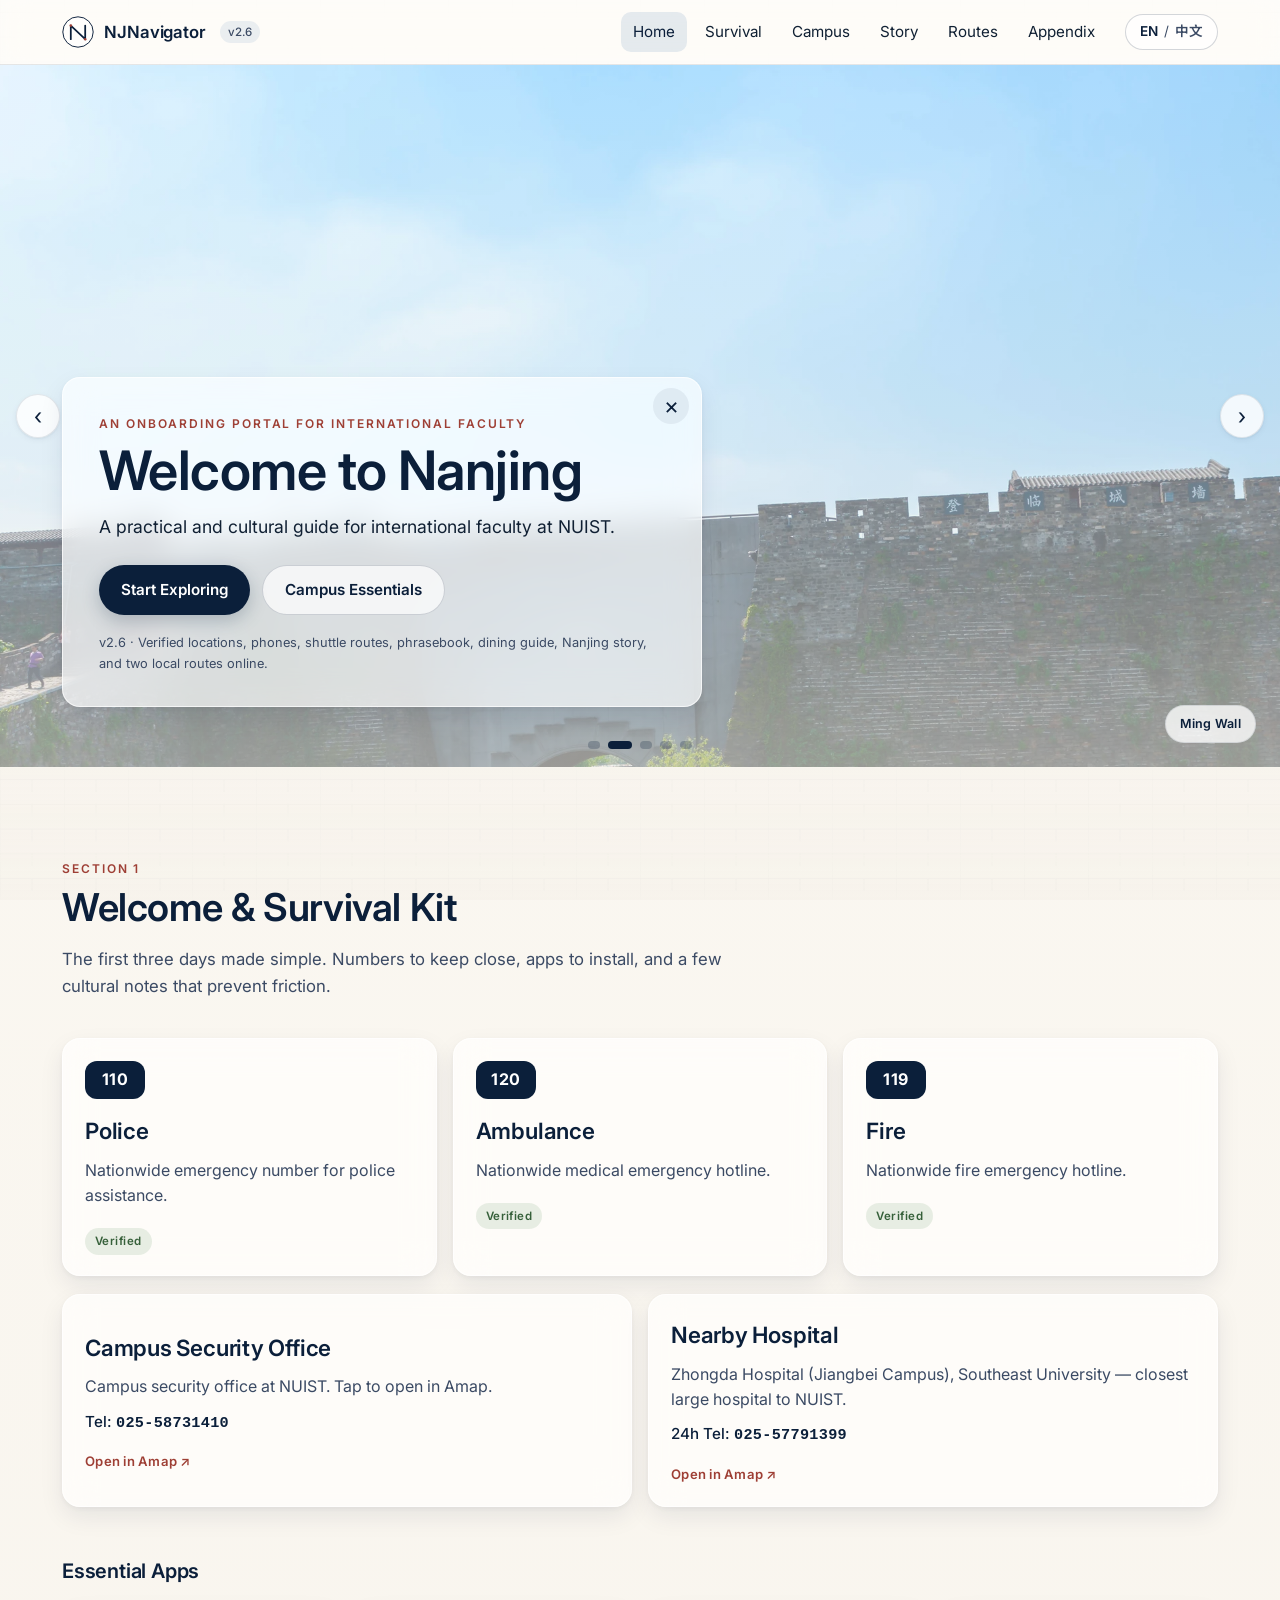
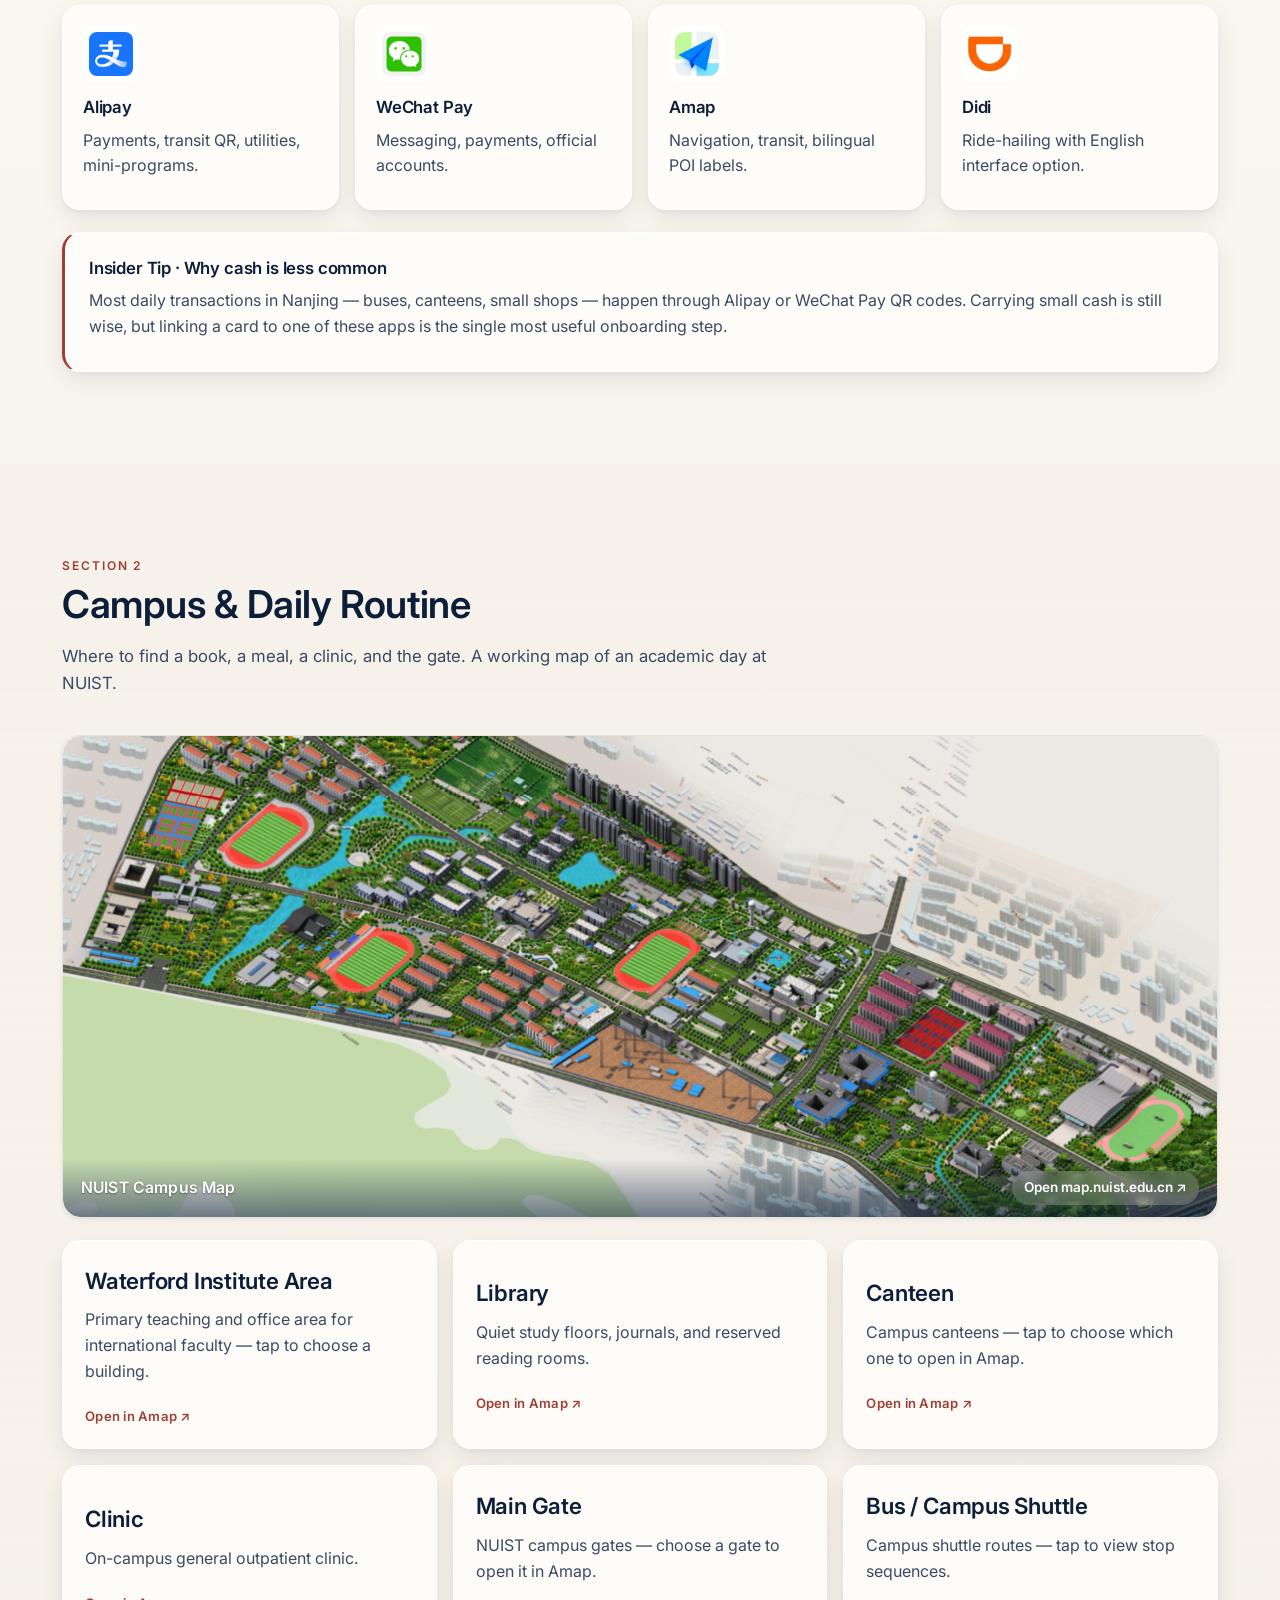
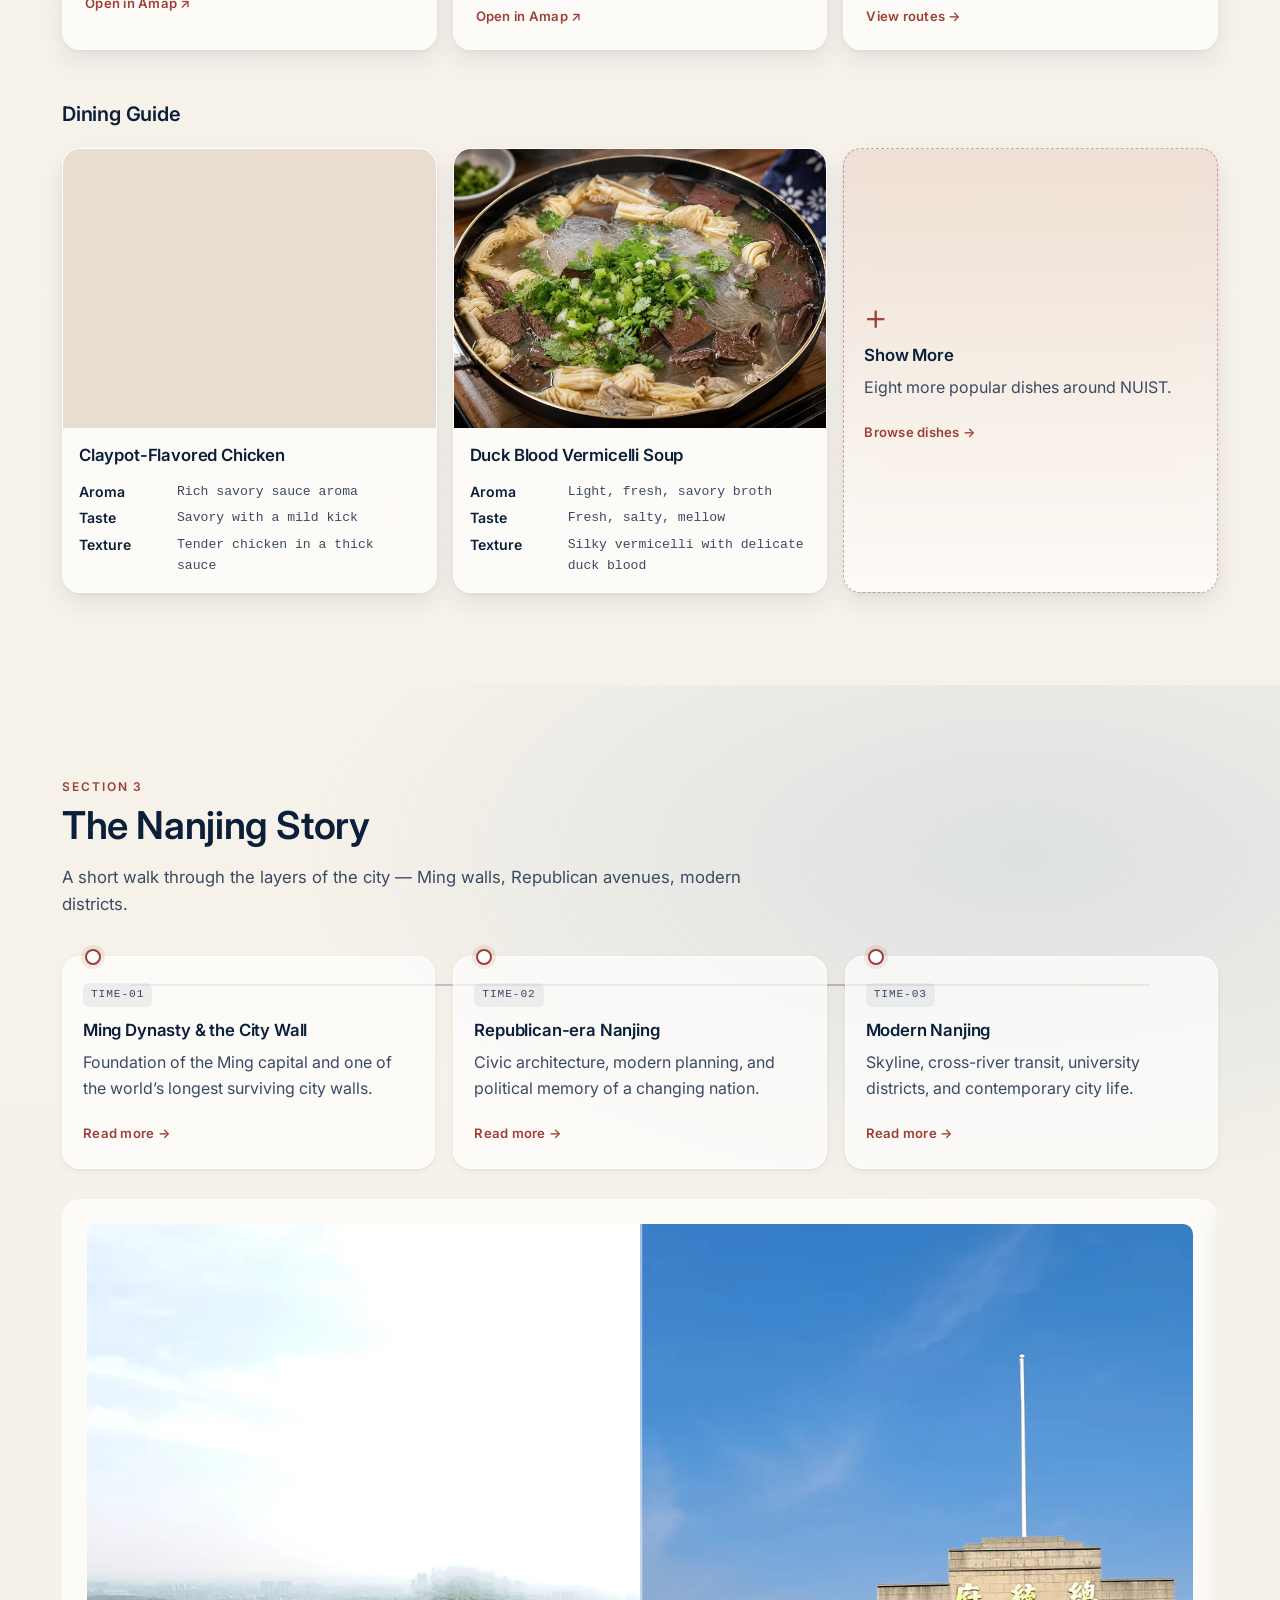
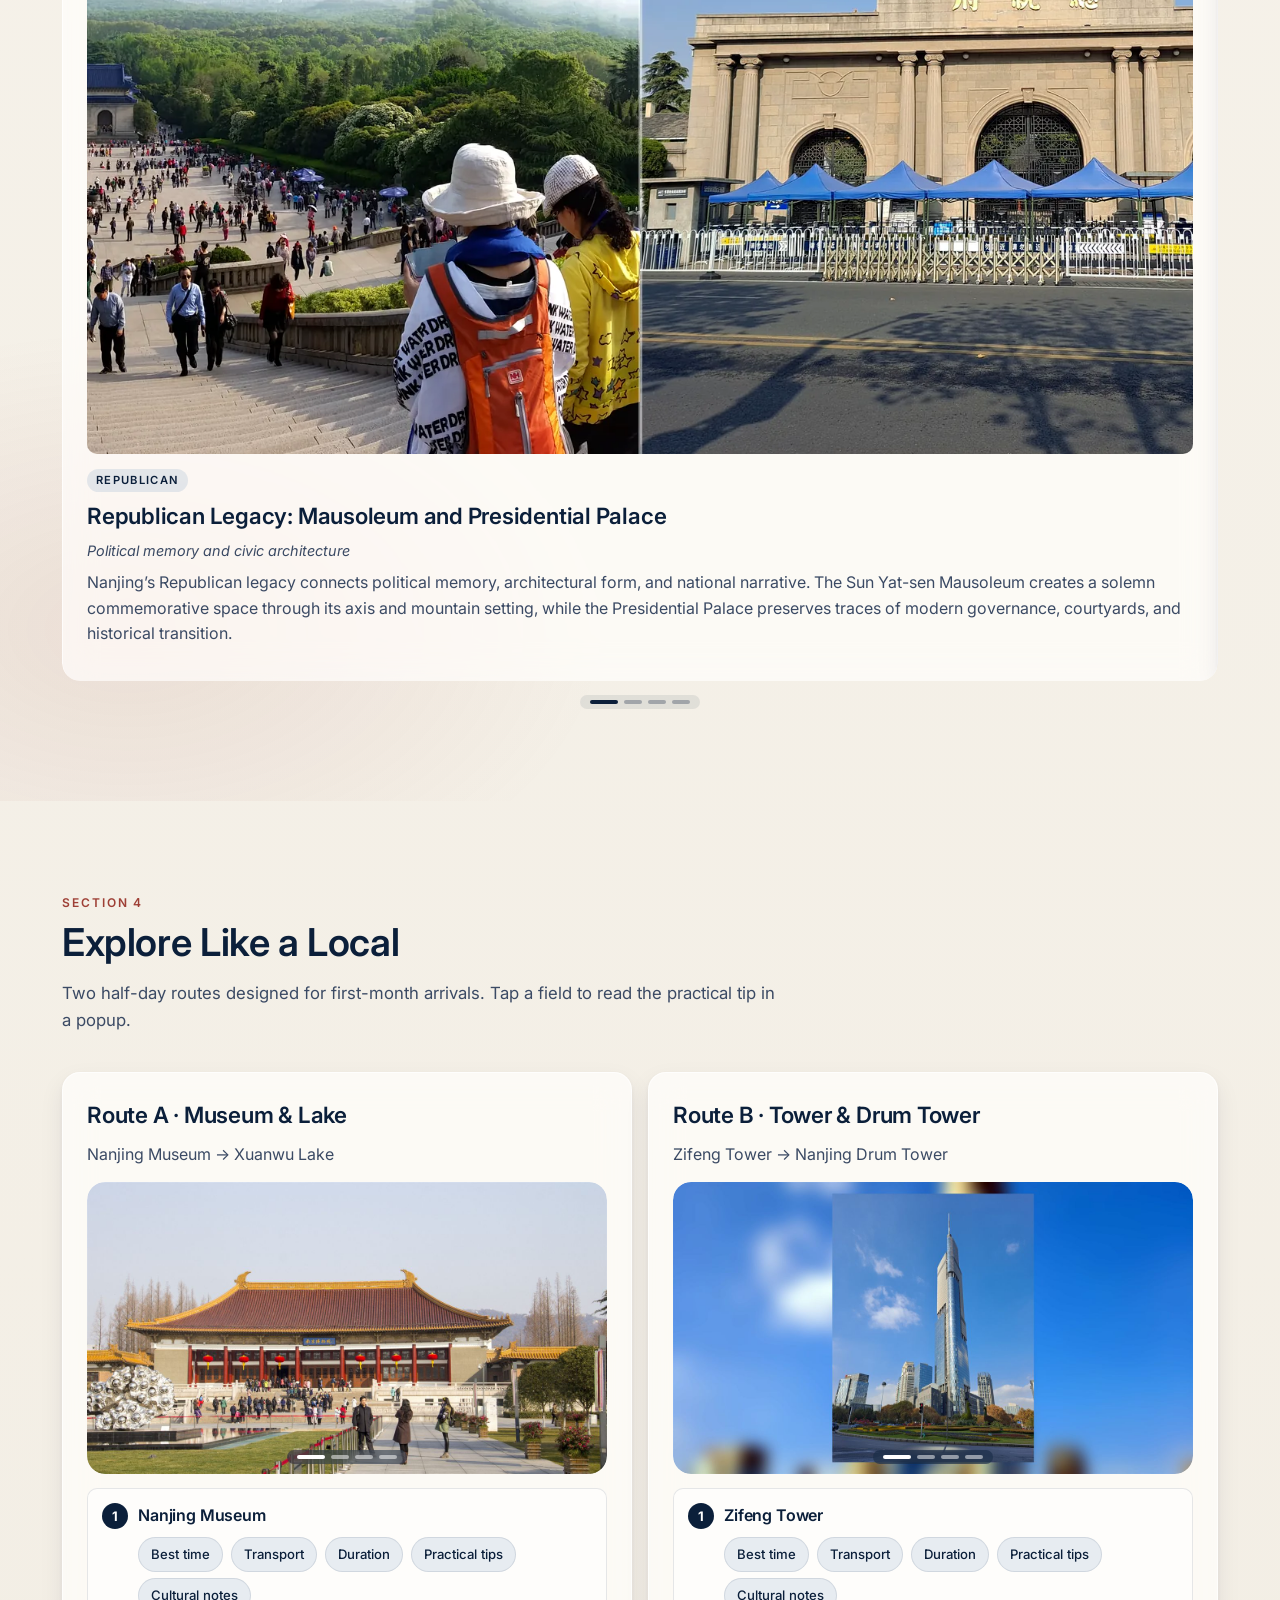
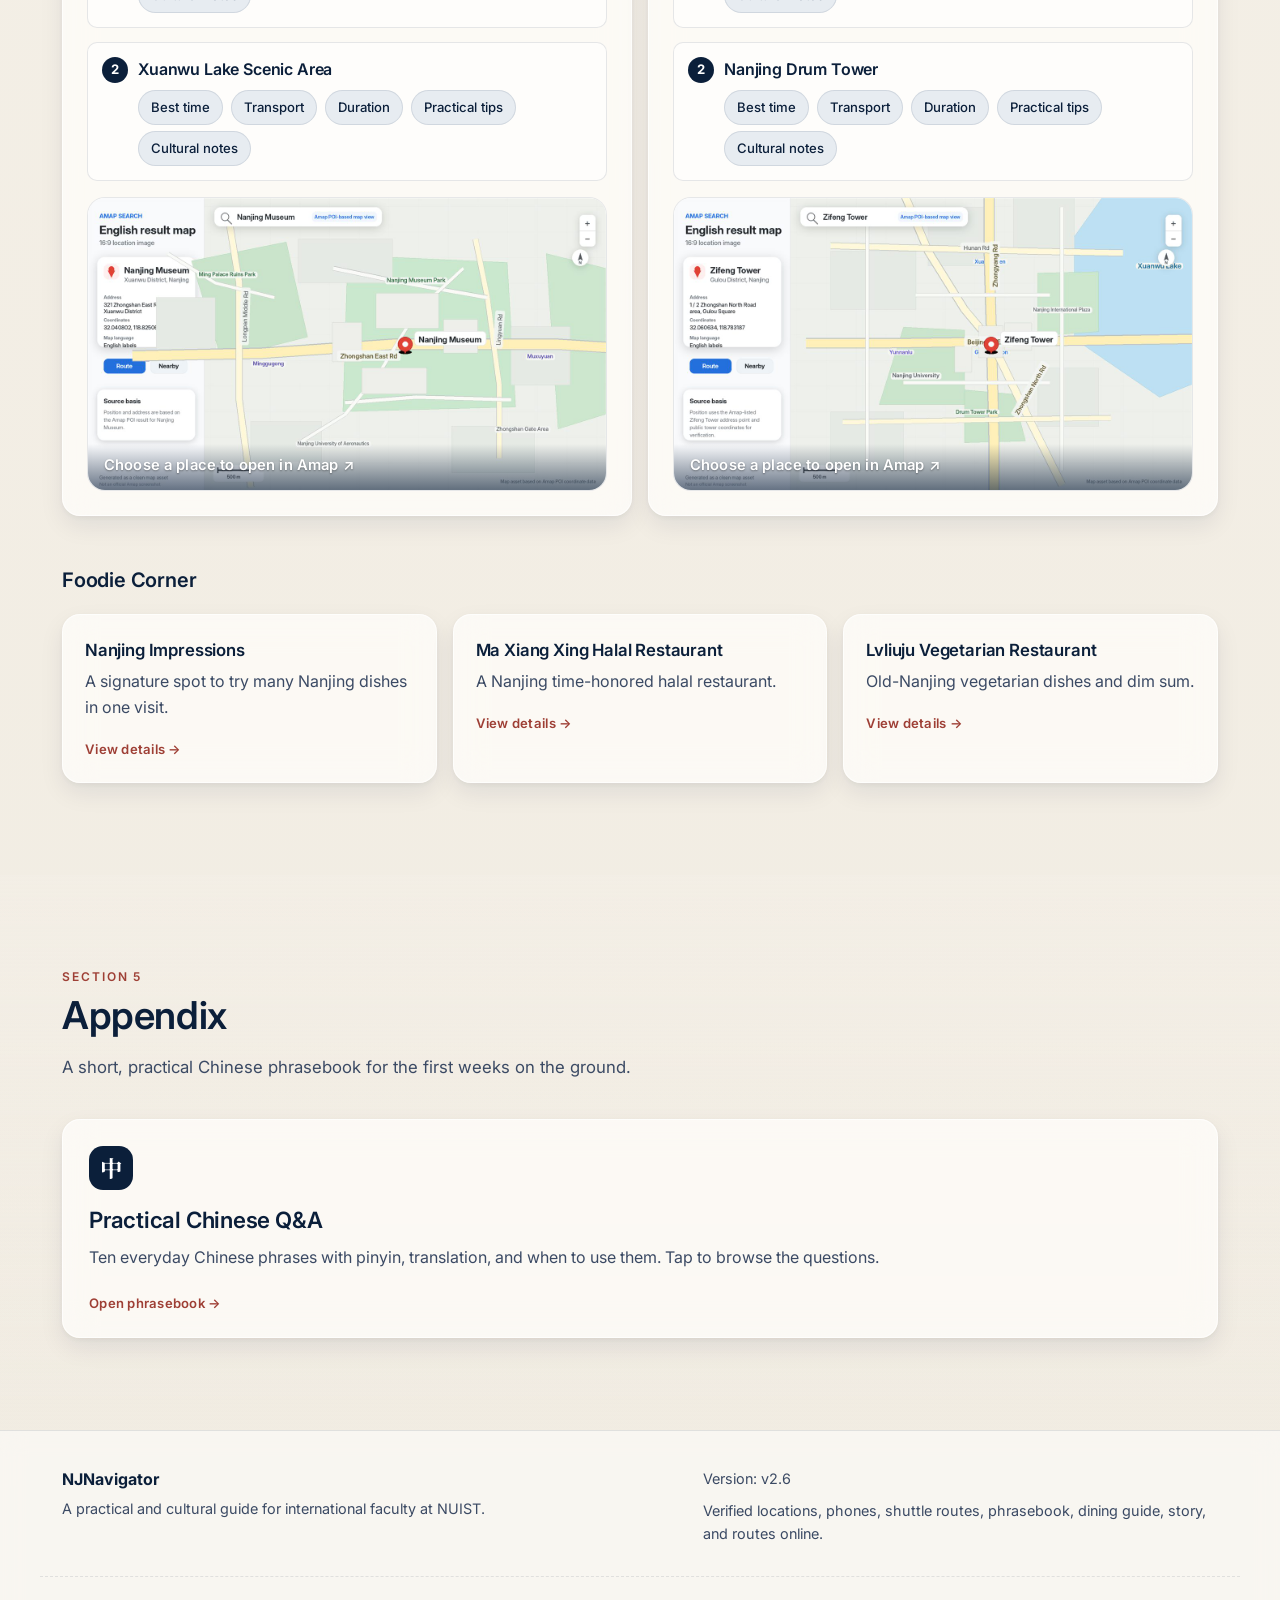
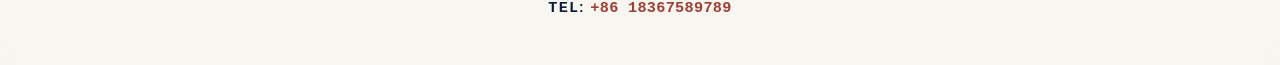
==== commit 06911874: "feat: v2.6 - section4" ====
--- a/index.html
+++ b/index.html
@@ -368,12 +368,10 @@
           </li>
         </ol>
 
-        <!-- v2.5: Deep Dive — 4 cards in 2 groups; each card carries one real image. -->
-        <div class="deck reveal" id="storyDeck" aria-label="Deep dive card deck">
-          <button type="button" class="deck-arrow prev" id="deckPrev" aria-label="Previous pair">‹</button>
+        <!-- v2.6: Deep Dive — 4 single-card groups, swipe + dots, no arrows. -->
+        <div class="deck reveal deck-single" id="storyDeck" aria-label="Deep dive card deck">
           <div class="deck-viewport">
             <div class="deck-track" id="deckTrack">
-              <!-- Group 1 -->
               <div class="deck-group">
                 <article class="glass deepdive">
                   <div class="deepdive-img-wrap">
@@ -387,6 +385,8 @@
                   <p class="deepdive-sub" data-i18n="story.d1.sub">Political memory and civic architecture</p>
                   <p data-i18n="story.d1.body">Nanjing’s Republican legacy connects political memory, architectural form, and national narrative.</p>
                 </article>
+              </div>
+              <div class="deck-group">
                 <article class="glass deepdive">
                   <div class="deepdive-img-wrap">
                     <img src="assets/section3/deep-dive/DEEP-DIVE-02.webp"
@@ -400,7 +400,6 @@
                   <p data-i18n="story.d2.body">Water has shaped the character of Nanjing — from the Qinhuai’s nightlife to the Yangtze’s openness.</p>
                 </article>
               </div>
-              <!-- Group 2 -->
               <div class="deck-group">
                 <article class="glass deepdive">
                   <div class="deepdive-img-wrap">
@@ -414,6 +413,8 @@
                   <p class="deepdive-sub" data-i18n="story.d3.sub">Generations of scholars in the Jiangnan tradition</p>
                   <p data-i18n="story.d3.body">The Jiangnan Examination Hall witnessed China’s institutional tradition of selecting talent.</p>
                 </article>
+              </div>
+              <div class="deck-group">
                 <article class="glass deepdive">
                   <div class="deepdive-img-wrap">
                     <img src="assets/section3/deep-dive/DEEP-DIVE-04.webp"
@@ -429,7 +430,6 @@
               </div>
             </div>
           </div>
-          <button type="button" class="deck-arrow next" id="deckNext" aria-label="Next pair">›</button>
           <ol class="deck-dots" id="deckDots" aria-label="Card deck pagination"></ol>
         </div>
       </div>
@@ -449,118 +449,119 @@
         <div class="grid grid-2 reveal">
           <article class="glass route-card">
             <header>
-              <span class="point-id">ROUTE-A</span>
-              <h3 data-i18n="routes.a.title">Route A · History Buff</h3>
-              <p data-i18n="routes.a.sub">Nanjing Museum → Ming Xiaoling Mausoleum</p>
+              <h3 data-i18n="routes.a.title">Route A · Museum &amp; Lake</h3>
+              <p data-i18n="routes.a.sub">Nanjing Museum → Xuanwu Lake</p>
             </header>
 
-            <!-- v1: route image becomes a manual gallery. -->
-            <div class="route-gallery" data-gallery="routeA" aria-label="Route A images">
+            <!-- v2.6: gallery with swipe + dots, no arrows. -->
+            <div class="route-gallery" data-gallery="route-a" aria-label="Route A images">
               <ol class="route-slides">
-                <li class="route-slide is-active img-ph small" data-img="IMG-ROUTE-A-01" data-desc-en="Nanjing Museum" data-desc-zh="南京博物院"></li>
-                <li class="route-slide img-ph small" data-img="IMG-ROUTE-A-02" data-desc-en="Ming Xiaoling forest path" data-desc-zh="明孝陵神道"></li>
-                <li class="route-slide img-ph small" data-img="IMG-ROUTE-A-03" data-desc-en="Ming Xiaoling stone statues" data-desc-zh="明孝陵石像生"></li>
+                <li class="route-slide is-active"><img src="assets/section4/routes/route-a/nanjing-museum-01.jpg" data-i18n-alt="routes.a.imgCap.museum1" alt="Nanjing Museum entrance" loading="lazy" decoding="async" /></li>
+                <li class="route-slide"><img src="assets/section4/routes/route-a/nanjing-museum-02.jpg" data-i18n-alt="routes.a.imgCap.museum2" alt="Nanjing Museum gallery" loading="lazy" decoding="async" /></li>
+                <li class="route-slide"><img src="assets/section4/routes/route-a/xuanwu-lake-01.jpg" data-i18n-alt="routes.a.imgCap.xuanwu1" alt="Xuanwu Lake view" loading="lazy" decoding="async" /></li>
+                <li class="route-slide"><img src="assets/section4/routes/route-a/xuanwu-lake-02.jpg" data-i18n-alt="routes.a.imgCap.xuanwu2" alt="Xuanwu Lake skyline" loading="lazy" decoding="async" /></li>
               </ol>
-              <button type="button" class="gallery-arrow prev" aria-label="Previous image">‹</button>
-              <button type="button" class="gallery-arrow next" aria-label="Next image">›</button>
               <ol class="gallery-dots" aria-label="Route A pagination"></ol>
             </div>
 
-            <ol class="steps">
-              <li>
-                <h5 data-i18n="routes.a.s1.t">Nanjing Museum</h5>
-                <p><span data-i18n="routes.meta.time">Suggested time</span>: [PLACEHOLDER]</p>
-                <p><span data-i18n="routes.meta.transit">Transport</span>: [PLACEHOLDER]</p>
-                <p><span data-i18n="routes.meta.duration">Duration</span>: [PLACEHOLDER]</p>
-                <p><span data-i18n="routes.meta.practical">Practical note</span>: [PLACEHOLDER]</p>
-                <p><span data-i18n="routes.meta.cultural">Cultural note</span>: [PLACEHOLDER]</p>
-              </li>
-              <li>
-                <h5 data-i18n="routes.a.s2.t">Ming Xiaoling Mausoleum</h5>
-                <p><span data-i18n="routes.meta.time">Suggested time</span>: [PLACEHOLDER]</p>
-                <p><span data-i18n="routes.meta.transit">Transport</span>: [PLACEHOLDER]</p>
-                <p><span data-i18n="routes.meta.duration">Duration</span>: [PLACEHOLDER]</p>
-                <p><span data-i18n="routes.meta.practical">Practical note</span>: [PLACEHOLDER]</p>
-                <p><span data-i18n="routes.meta.cultural">Cultural note</span>: [PLACEHOLDER]</p>
-              </li>
-            </ol>
-
-            <!-- v1: route map placeholder is clickable → openAmap() -->
-            <button type="button" class="map-embed map-link" data-action="amap" data-amap-query="" aria-label="Open Route A in Amap">
-              <div class="map-placeholder">
-                <span class="map-id">MAP-02 · Route A</span>
-                <p data-i18n="map.placeholder">Embedded map placeholder — to be replaced with official / verified map iframe.</p>
-                <p class="map-cta" data-i18n="map.openAmap">Open in Amap ↗</p>
-              </div>
+            <div class="route-places">
+              <div class="route-place">
+                <h5 data-i18n="places.nanjingMuseum.name">Nanjing Museum</h5>
+                <div class="place-fields">
+                  <button type="button" class="place-field-btn" data-modal-trigger="place-info" data-place-id="nanjing-museum" data-field-id="bestTime"      data-i18n="routes.meta.time">Best time</button>
+                  <button type="button" class="place-field-btn" data-modal-trigger="place-info" data-place-id="nanjing-museum" data-field-id="transport"     data-i18n="routes.meta.transit">Transport</button>
+                  <button type="button" class="place-field-btn" data-modal-trigger="place-info" data-place-id="nanjing-museum" data-field-id="duration"      data-i18n="routes.meta.duration">Duration</button>
+                  <button type="button" class="place-field-btn" data-modal-trigger="place-info" data-place-id="nanjing-museum" data-field-id="practicalTips" data-i18n="routes.meta.practical">Practical tips</button>
+                  <button type="button" class="place-field-btn" data-modal-trigger="place-info" data-place-id="nanjing-museum" data-field-id="culturalNotes" data-i18n="routes.meta.cultural">Cultural notes</button>
+                </div>
+              </div>
+              <div class="route-place">
+                <h5 data-i18n="places.xuanwuLake.name">Xuanwu Lake Scenic Area</h5>
+                <div class="place-fields">
+                  <button type="button" class="place-field-btn" data-modal-trigger="place-info" data-place-id="xuanwu-lake" data-field-id="bestTime"      data-i18n="routes.meta.time">Best time</button>
+                  <button type="button" class="place-field-btn" data-modal-trigger="place-info" data-place-id="xuanwu-lake" data-field-id="transport"     data-i18n="routes.meta.transit">Transport</button>
+                  <button type="button" class="place-field-btn" data-modal-trigger="place-info" data-place-id="xuanwu-lake" data-field-id="duration"      data-i18n="routes.meta.duration">Duration</button>
+                  <button type="button" class="place-field-btn" data-modal-trigger="place-info" data-place-id="xuanwu-lake" data-field-id="practicalTips" data-i18n="routes.meta.practical">Practical tips</button>
+                  <button type="button" class="place-field-btn" data-modal-trigger="place-info" data-place-id="xuanwu-lake" data-field-id="culturalNotes" data-i18n="routes.meta.cultural">Cultural notes</button>
+                </div>
+              </div>
+            </div>
+
+            <button type="button" class="map-route-btn"
+                    data-modal-trigger="place-select" data-route-id="route-a"
+                    data-i18n-aria="routes.mapAria.routeA"
+                    aria-label="Open Route A map and choose a place">
+              <img src="assets/section4/routes/maps/route-a-map.jpg" alt="Route A map" loading="lazy" decoding="async" />
+              <span class="map-route-cta" data-i18n="routes.mapPickPlace">Choose a place to open in Amap ↗</span>
             </button>
           </article>
 
           <article class="glass route-card">
             <header>
-              <span class="point-id">ROUTE-B</span>
-              <h3 data-i18n="routes.b.title">Route B · Nature &amp; Peace</h3>
-              <p data-i18n="routes.b.sub">Xuanwu Lake → Zifeng Tower / Gulou Area</p>
+              <h3 data-i18n="routes.b.title">Route B · Tower &amp; Drum Tower</h3>
+              <p data-i18n="routes.b.sub">Zifeng Tower → Nanjing Drum Tower</p>
             </header>
 
-            <div class="route-gallery" data-gallery="routeB" aria-label="Route B images">
+            <div class="route-gallery" data-gallery="route-b" aria-label="Route B images">
               <ol class="route-slides">
-                <li class="route-slide is-active img-ph small" data-img="IMG-ROUTE-B-01" data-desc-en="Xuanwu Lake at dusk" data-desc-zh="黄昏的玄武湖"></li>
-                <li class="route-slide img-ph small" data-img="IMG-ROUTE-B-02" data-desc-en="Zifeng Tower / Gulou Area" data-desc-zh="紫峰大厦 / 鼓楼一带"></li>
-                <li class="route-slide img-ph small" data-img="IMG-ROUTE-B-03" data-desc-en="Lakeside path" data-desc-zh="湖畔小径"></li>
+                <li class="route-slide is-active"><img src="assets/section4/routes/route-b/zifeng-tower-01.jpg" data-i18n-alt="routes.b.imgCap.zifeng1" alt="Zifeng Tower exterior" loading="lazy" decoding="async" /></li>
+                <li class="route-slide"><img src="assets/section4/routes/route-b/zifeng-tower-02.jpg" data-i18n-alt="routes.b.imgCap.zifeng2" alt="Zifeng Tower at night" loading="lazy" decoding="async" /></li>
+                <li class="route-slide"><img src="assets/section4/routes/route-b/drum-tower-01.jpg" data-i18n-alt="routes.b.imgCap.drum1" alt="Nanjing Drum Tower" loading="lazy" decoding="async" /></li>
+                <li class="route-slide"><img src="assets/section4/routes/route-b/drum-tower-02.jpg" data-i18n-alt="routes.b.imgCap.drum2" alt="Drum Tower detail" loading="lazy" decoding="async" /></li>
               </ol>
-              <button type="button" class="gallery-arrow prev" aria-label="Previous image">‹</button>
-              <button type="button" class="gallery-arrow next" aria-label="Next image">›</button>
               <ol class="gallery-dots" aria-label="Route B pagination"></ol>
             </div>
 
-            <ol class="steps">
-              <li>
-                <h5 data-i18n="routes.b.s1.t">Xuanwu Lake</h5>
-                <p><span data-i18n="routes.meta.time">Suggested time</span>: [PLACEHOLDER]</p>
-                <p><span data-i18n="routes.meta.transit">Transport</span>: [PLACEHOLDER]</p>
-                <p><span data-i18n="routes.meta.duration">Duration</span>: [PLACEHOLDER]</p>
-                <p><span data-i18n="routes.meta.practical">Practical note</span>: [PLACEHOLDER]</p>
-                <p><span data-i18n="routes.meta.cultural">Cultural note</span>: [PLACEHOLDER]</p>
-              </li>
-              <li>
-                <h5 data-i18n="routes.b.s2.t">Zifeng Tower / Gulou</h5>
-                <p><span data-i18n="routes.meta.time">Suggested time</span>: [PLACEHOLDER]</p>
-                <p><span data-i18n="routes.meta.transit">Transport</span>: [PLACEHOLDER]</p>
-                <p><span data-i18n="routes.meta.duration">Duration</span>: [PLACEHOLDER]</p>
-                <p><span data-i18n="routes.meta.practical">Practical note</span>: [PLACEHOLDER]</p>
-                <p><span data-i18n="routes.meta.cultural">Cultural note</span>: [PLACEHOLDER]</p>
-              </li>
-            </ol>
-
-            <button type="button" class="map-embed map-link" data-action="amap" data-amap-query="" aria-label="Open Route B in Amap">
-              <div class="map-placeholder">
-                <span class="map-id">MAP-03 · Route B</span>
-                <p data-i18n="map.placeholder">Embedded map placeholder — to be replaced with official / verified map iframe.</p>
-                <p class="map-cta" data-i18n="map.openAmap">Open in Amap ↗</p>
-              </div>
+            <div class="route-places">
+              <div class="route-place">
+                <h5 data-i18n="places.zifengTower.name">Zifeng Tower</h5>
+                <div class="place-fields">
+                  <button type="button" class="place-field-btn" data-modal-trigger="place-info" data-place-id="zifeng-tower" data-field-id="bestTime"      data-i18n="routes.meta.time">Best time</button>
+                  <button type="button" class="place-field-btn" data-modal-trigger="place-info" data-place-id="zifeng-tower" data-field-id="transport"     data-i18n="routes.meta.transit">Transport</button>
+                  <button type="button" class="place-field-btn" data-modal-trigger="place-info" data-place-id="zifeng-tower" data-field-id="duration"      data-i18n="routes.meta.duration">Duration</button>
+                  <button type="button" class="place-field-btn" data-modal-trigger="place-info" data-place-id="zifeng-tower" data-field-id="practicalTips" data-i18n="routes.meta.practical">Practical tips</button>
+                  <button type="button" class="place-field-btn" data-modal-trigger="place-info" data-place-id="zifeng-tower" data-field-id="culturalNotes" data-i18n="routes.meta.cultural">Cultural notes</button>
+                </div>
+              </div>
+              <div class="route-place">
+                <h5 data-i18n="places.drumTower.name">Nanjing Drum Tower</h5>
+                <div class="place-fields">
+                  <button type="button" class="place-field-btn" data-modal-trigger="place-info" data-place-id="drum-tower" data-field-id="bestTime"      data-i18n="routes.meta.time">Best time</button>
+                  <button type="button" class="place-field-btn" data-modal-trigger="place-info" data-place-id="drum-tower" data-field-id="transport"     data-i18n="routes.meta.transit">Transport</button>
+                  <button type="button" class="place-field-btn" data-modal-trigger="place-info" data-place-id="drum-tower" data-field-id="duration"      data-i18n="routes.meta.duration">Duration</button>
+                  <button type="button" class="place-field-btn" data-modal-trigger="place-info" data-place-id="drum-tower" data-field-id="practicalTips" data-i18n="routes.meta.practical">Practical tips</button>
+                  <button type="button" class="place-field-btn" data-modal-trigger="place-info" data-place-id="drum-tower" data-field-id="culturalNotes" data-i18n="routes.meta.cultural">Cultural notes</button>
+                </div>
+              </div>
+            </div>
+
+            <button type="button" class="map-route-btn"
+                    data-modal-trigger="place-select" data-route-id="route-b"
+                    data-i18n-aria="routes.mapAria.routeB"
+                    aria-label="Open Route B map and choose a place">
+              <img src="assets/section4/routes/maps/route-b-map.jpg" alt="Route B map" loading="lazy" decoding="async" />
+              <span class="map-route-cta" data-i18n="routes.mapPickPlace">Choose a place to open in Amap ↗</span>
             </button>
           </article>
         </div>
 
         <h3 class="subhead reveal" data-i18n="routes.foodieTitle">Foodie Corner</h3>
         <div class="grid grid-3 reveal">
-          <article class="glass food-card">
-            <h4 data-i18n="routes.foodie.f1.title">Nanjing Salted Duck</h4>
-            <p data-i18n="routes.foodie.f1.body">[PLACEHOLDER] Brief cultural and sensory note to be written.</p>
-          </article>
-          <!-- v1: Plum Blossom Cake replaces Duck Blood Vermicelli Soup. -->
-          <article class="glass food-card">
-            <h4 data-i18n="routes.foodie.f2.title">Plum Blossom Cake</h4>
-            <p data-i18n="routes.foodie.f2.body">[PLACEHOLDER] Brief cultural and sensory note to be written.</p>
-          </article>
-          <article class="glass food-card">
-            <span class="point-id">IMG-FOOD-LOCAL</span>
-            <h4 data-i18n="routes.foodie.f3.title">Local Restaurant</h4>
-            <p data-i18n="routes.foodie.f3.body">[PLACEHOLDER] Recommended restaurant to be confirmed by group.</p>
-            <span class="tag tag-warn" data-i18n="tag.unverified">Needs verification</span>
-            <!-- v1: Show More opens a restaurant modal. -->
-            <button type="button" class="btn btn-ghost btn-sm showmore-btn" data-modal-trigger="restaurants" data-i18n="action.showMore">Show More</button>
-          </article>
+          <button type="button" class="glass food-card foodie-card clickable" data-modal-trigger="foodie-detail" data-foodie-id="nanjing-impressions">
+            <h4 data-i18n="foodie.nanjingImpressions.name">Nanjing Impressions</h4>
+            <p data-i18n="foodie.nanjingImpressions.teaser">A signature spot to try many Nanjing dishes in one visit.</p>
+            <span class="card-go" data-i18n="action.viewDetails">View details →</span>
+          </button>
+          <button type="button" class="glass food-card foodie-card clickable" data-modal-trigger="foodie-detail" data-foodie-id="ma-xiang-xing">
+            <h4 data-i18n="foodie.maXiangXing.name">Ma Xiang Xing Halal Restaurant</h4>
+            <p data-i18n="foodie.maXiangXing.teaser">A Nanjing time-honored halal restaurant.</p>
+            <span class="card-go" data-i18n="action.viewDetails">View details →</span>
+          </button>
+          <button type="button" class="glass food-card foodie-card clickable" data-modal-trigger="foodie-detail" data-foodie-id="lvliuju">
+            <h4 data-i18n="foodie.lvliuju.name">Lvliuju Vegetarian Restaurant</h4>
+            <p data-i18n="foodie.lvliuju.teaser">Old-Nanjing vegetarian dishes and dim sum.</p>
+            <span class="card-go" data-i18n="action.viewDetails">View details →</span>
+          </button>
         </div>
       </div>
     </section>
--- a/css/style.css
+++ b/css/style.css
@@ -1770,3 +1770,246 @@
   }
 }
 
+/* =================================================================
+   v2.6 — Section 4 (routes/places/foodie) + Section 3 deck single mode
+   ================================================================= */
+
+/* ---------- Route image gallery: real images, no arrows ---------- */
+.route-gallery {
+  position: relative;
+  margin-bottom: 14px;
+  border-radius: var(--radius);
+  overflow: hidden;
+  touch-action: pan-y;
+}
+.route-slides {
+  position: relative;
+  aspect-ratio: 16 / 9;
+  border-radius: var(--radius);
+  overflow: hidden;
+  margin: 0;
+  padding: 0;
+}
+.route-slide {
+  position: absolute; inset: 0;
+  margin: 0;
+  opacity: 0;
+  transition: opacity .4s var(--ease);
+}
+.route-slide.is-active {
+  opacity: 1;
+  position: absolute;
+}
+.route-slide img {
+  width: 100%; height: 100%;
+  object-fit: cover;
+  object-position: center;
+  display: block;
+}
+/* Bottom indicator pills (replaces the v1 arrows) */
+.route-gallery .gallery-dots {
+  position: absolute;
+  left: 50%;
+  bottom: 10px;
+  transform: translateX(-50%);
+  display: flex;
+  gap: 6px;
+  z-index: 2;
+  padding: 5px 10px;
+  border-radius: 999px;
+  background: rgba(11,31,58,0.45);
+  backdrop-filter: blur(6px);
+  -webkit-backdrop-filter: blur(6px);
+}
+.route-gallery .gallery-dots button {
+  width: 18px; height: 4px;
+  border-radius: 2px;
+  background: rgba(255,255,255,0.50);
+  transition: all .25s var(--ease);
+}
+.route-gallery .gallery-dots button.is-active {
+  background: #fff;
+  width: 28px;
+}
+
+/* ---------- Route place blocks + per-field buttons ---------- */
+.route-places {
+  display: grid;
+  gap: 14px;
+  margin-bottom: 16px;
+  counter-reset: routeStep;
+}
+.route-place {
+  counter-increment: routeStep;
+  position: relative;
+  padding: 14px 16px 14px 50px;
+  background: rgba(255,255,255,0.55);
+  border-radius: var(--radius-sm);
+  border: 1px solid var(--line);
+}
+.route-place::before {
+  content: counter(routeStep);
+  position: absolute;
+  left: 14px; top: 14px;
+  width: 26px; height: 26px;
+  border-radius: 50%;
+  background: var(--navy);
+  color: #fff;
+  display: flex; align-items: center; justify-content: center;
+  font-size: 0.82rem;
+  font-weight: 700;
+}
+.route-place h5 {
+  margin: 0 0 8px;
+  font-size: 1rem;
+  color: var(--navy);
+}
+.place-fields {
+  display: flex;
+  flex-wrap: wrap;
+  gap: 6px 8px;
+}
+.place-field-btn {
+  padding: 6px 12px;
+  border-radius: 999px;
+  background: rgba(111,149,189,0.16);
+  border: 1px solid var(--line);
+  color: var(--navy);
+  font-size: 0.82rem;
+  font-weight: 500;
+  cursor: pointer;
+  transition: background .2s var(--ease), transform .2s var(--ease);
+}
+.place-field-btn:hover {
+  background: rgba(111,149,189,0.30);
+  transform: translateY(-1px);
+}
+.place-field-btn:focus-visible {
+  outline: 2px solid var(--navy);
+  outline-offset: 2px;
+}
+
+/* ---------- Map-route button (replaces map-embed for Section 4) ---------- */
+.map-route-btn {
+  position: relative;
+  display: block;
+  width: 100%;
+  margin-top: 4px;
+  padding: 0;
+  border-radius: var(--radius);
+  overflow: hidden;
+  border: 1px solid var(--line);
+  background: var(--glass);
+  cursor: pointer;
+  transition: transform .2s var(--ease), box-shadow .2s var(--ease);
+}
+.map-route-btn:hover {
+  transform: translateY(-1px);
+  box-shadow: var(--shadow-md);
+}
+.map-route-btn:focus-visible {
+  outline: 2px solid var(--navy);
+  outline-offset: 2px;
+}
+.map-route-btn img {
+  width: 100%;
+  aspect-ratio: 16 / 9;
+  object-fit: cover;
+  display: block;
+}
+.map-route-cta {
+  position: absolute;
+  left: 0; right: 0; bottom: 0;
+  padding: 10px 16px 12px;
+  background: linear-gradient(180deg, rgba(11,31,58,0) 0%, rgba(11,31,58,0.62) 100%);
+  color: #fff;
+  font-weight: 600;
+  font-size: 0.92rem;
+  text-align: left;
+  letter-spacing: 0.01em;
+  text-shadow: 0 1px 2px rgba(0,0,0,0.35);
+}
+
+/* ---------- Foodie card (entry) ---------- */
+.foodie-card {
+  text-align: left;
+  padding: 22px;
+  cursor: pointer;
+  width: 100%;
+  display: flex;
+  flex-direction: column;
+  gap: 6px;
+  background: linear-gradient(180deg, rgba(158,63,53,0.08), rgba(255,255,255,0.65));
+}
+.foodie-card h4 { margin: 0; color: var(--navy); }
+.foodie-card p  { margin: 0; color: var(--text-soft); }
+
+/* ---------- Foodie detail modal ---------- */
+.foodie-detail {
+  display: grid;
+  gap: 12px;
+  margin: 12px 0 14px;
+}
+.foodie-row {
+  display: grid;
+  gap: 4px;
+  padding: 12px 14px;
+  border-radius: var(--radius-sm);
+  background: rgba(111,149,189,0.10);
+  border: 1px solid var(--line);
+}
+.foodie-row-label {
+  font-size: 0.72rem;
+  letter-spacing: 0.10em;
+  text-transform: uppercase;
+  font-weight: 700;
+  color: var(--text-soft);
+}
+.foodie-row-value {
+  margin: 0;
+  color: var(--navy);
+  font-size: 0.95rem;
+  line-height: 1.65;
+}
+.foodie-amap-btn {
+  width: 100%;
+  justify-content: center;
+}
+
+/* ---------- Section 3: deck single-card mode (no arrows, swipe + dots) ---------- */
+.deck-single { padding: 0; }
+.deck-single .deck-group { grid-template-columns: 1fr; }
+.deck-single .deck-arrow { display: none; }
+.deck-single .deck-viewport {
+  touch-action: pan-y;
+}
+.deck-dots {
+  display: flex;
+  justify-content: center;
+  gap: 6px;
+  margin-top: 14px;
+  padding: 5px 10px;
+  border-radius: 999px;
+  background: rgba(11,31,58,0.08);
+  width: fit-content;
+  margin-left: auto;
+  margin-right: auto;
+}
+.deck-single .deck-dots button {
+  width: 18px; height: 4px;
+  border-radius: 2px;
+  background: rgba(11,31,58,0.30);
+}
+.deck-single .deck-dots button.is-active {
+  background: var(--navy);
+  width: 28px;
+}
+
+@media (max-width: 720px) {
+  .route-place { padding: 12px 14px 12px 44px; }
+  .route-place::before { left: 12px; top: 12px; width: 22px; height: 22px; font-size: 0.78rem; }
+  .place-field-btn { font-size: 0.8rem; padding: 6px 10px; }
+  .map-route-cta { font-size: 0.85rem; padding: 10px 14px 12px; }
+  .foodie-card { padding: 18px; }
+}
+
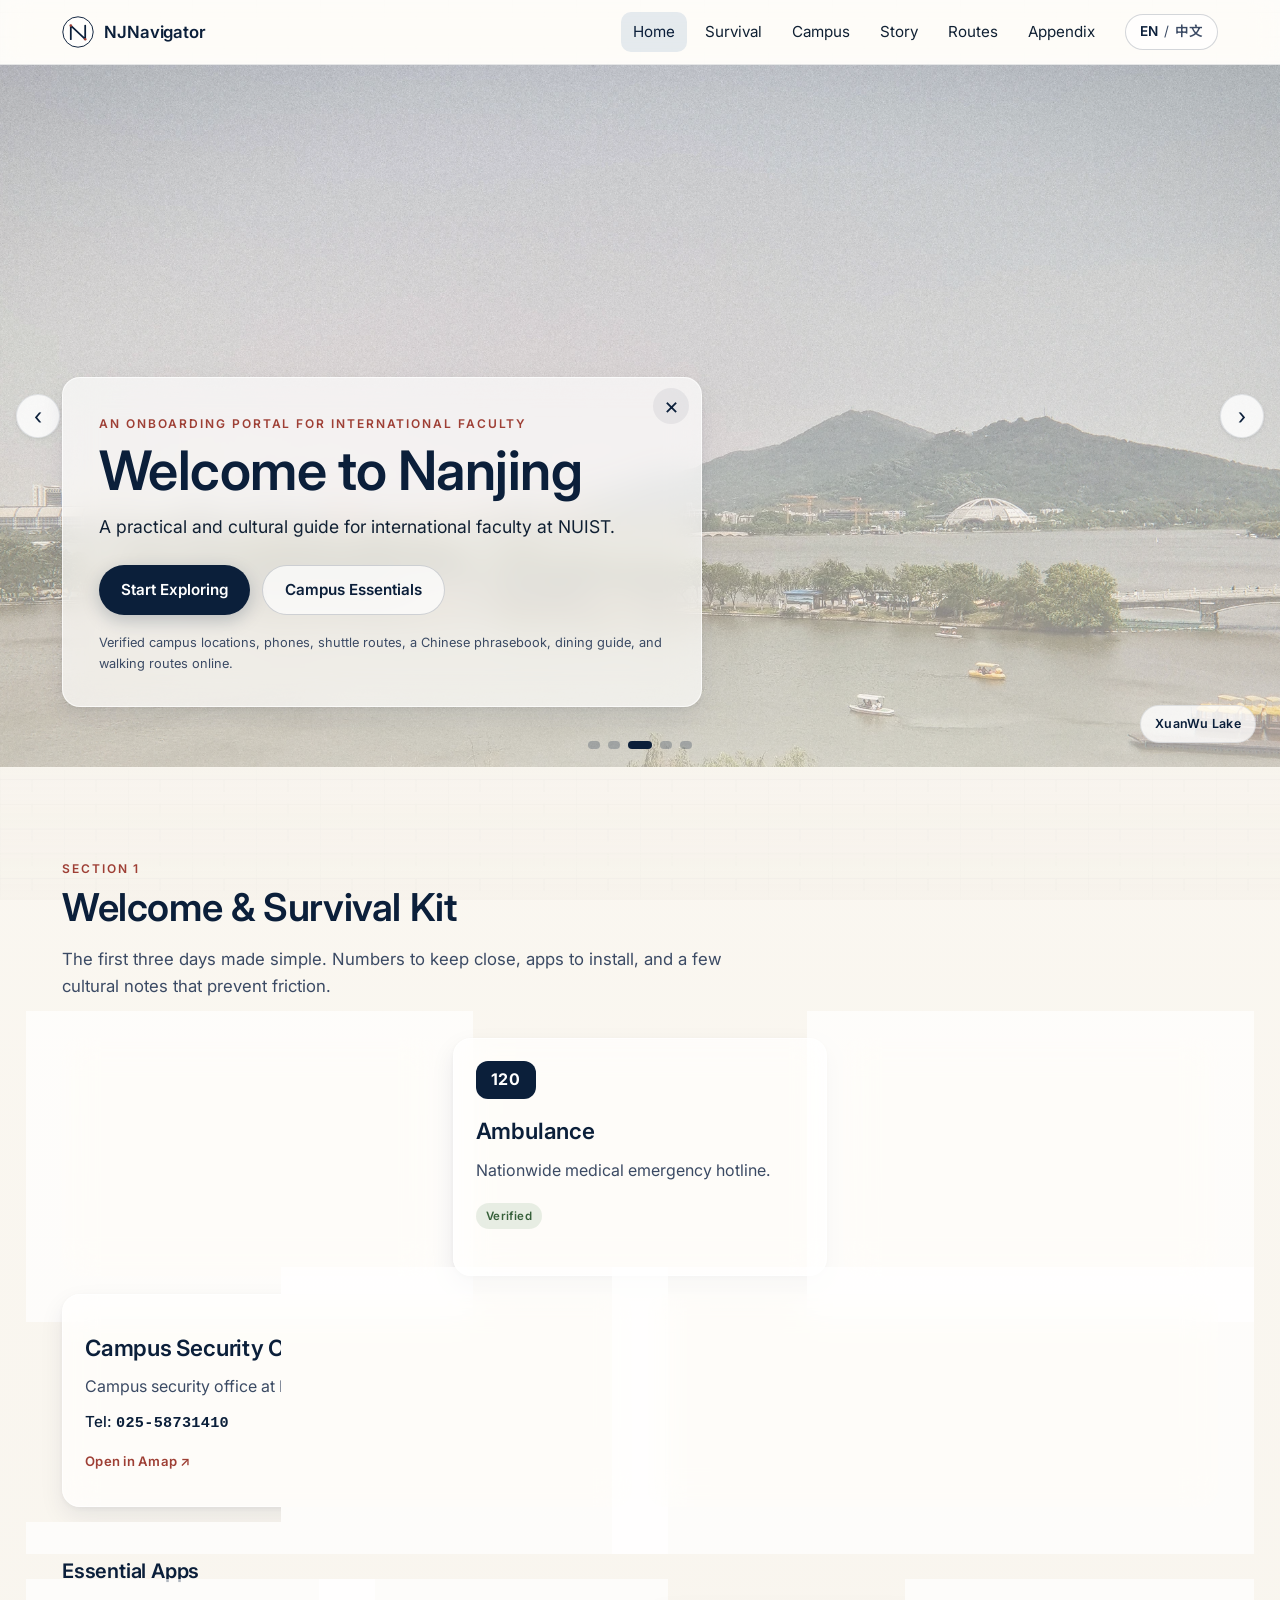
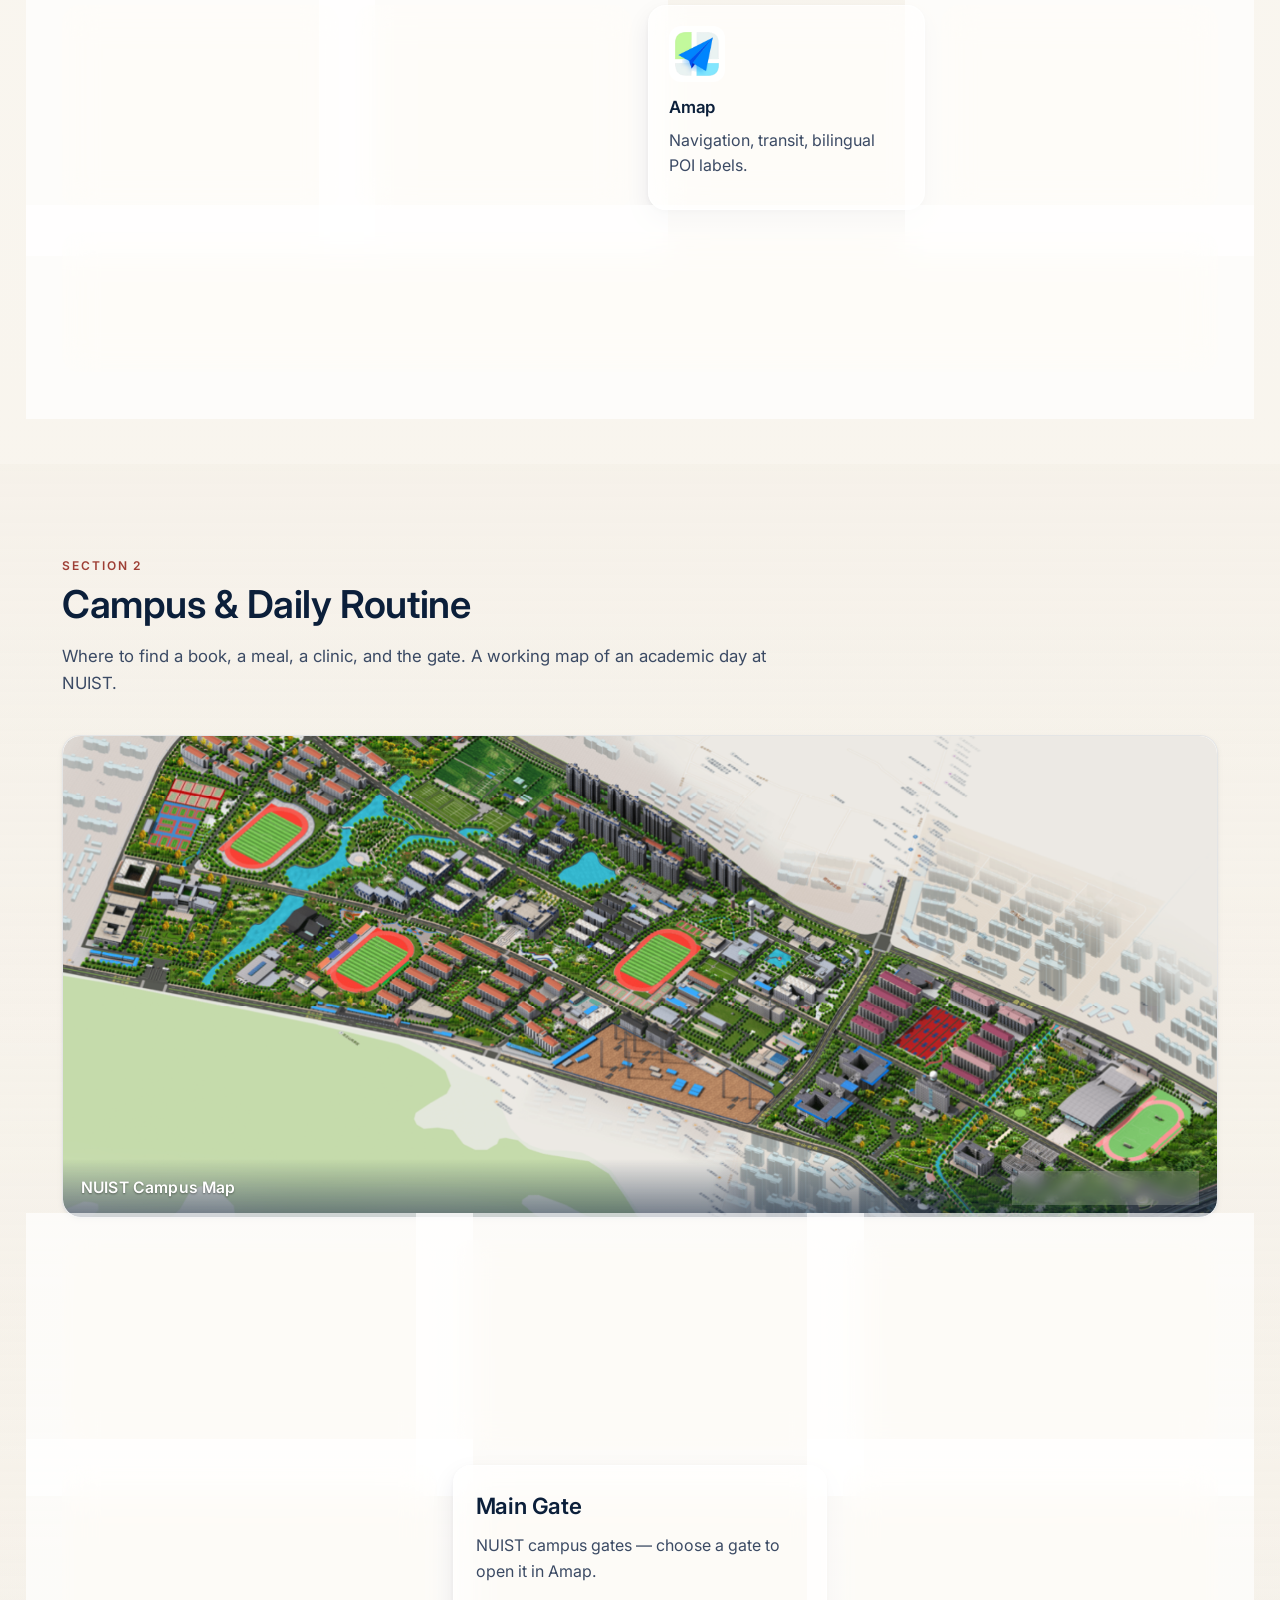
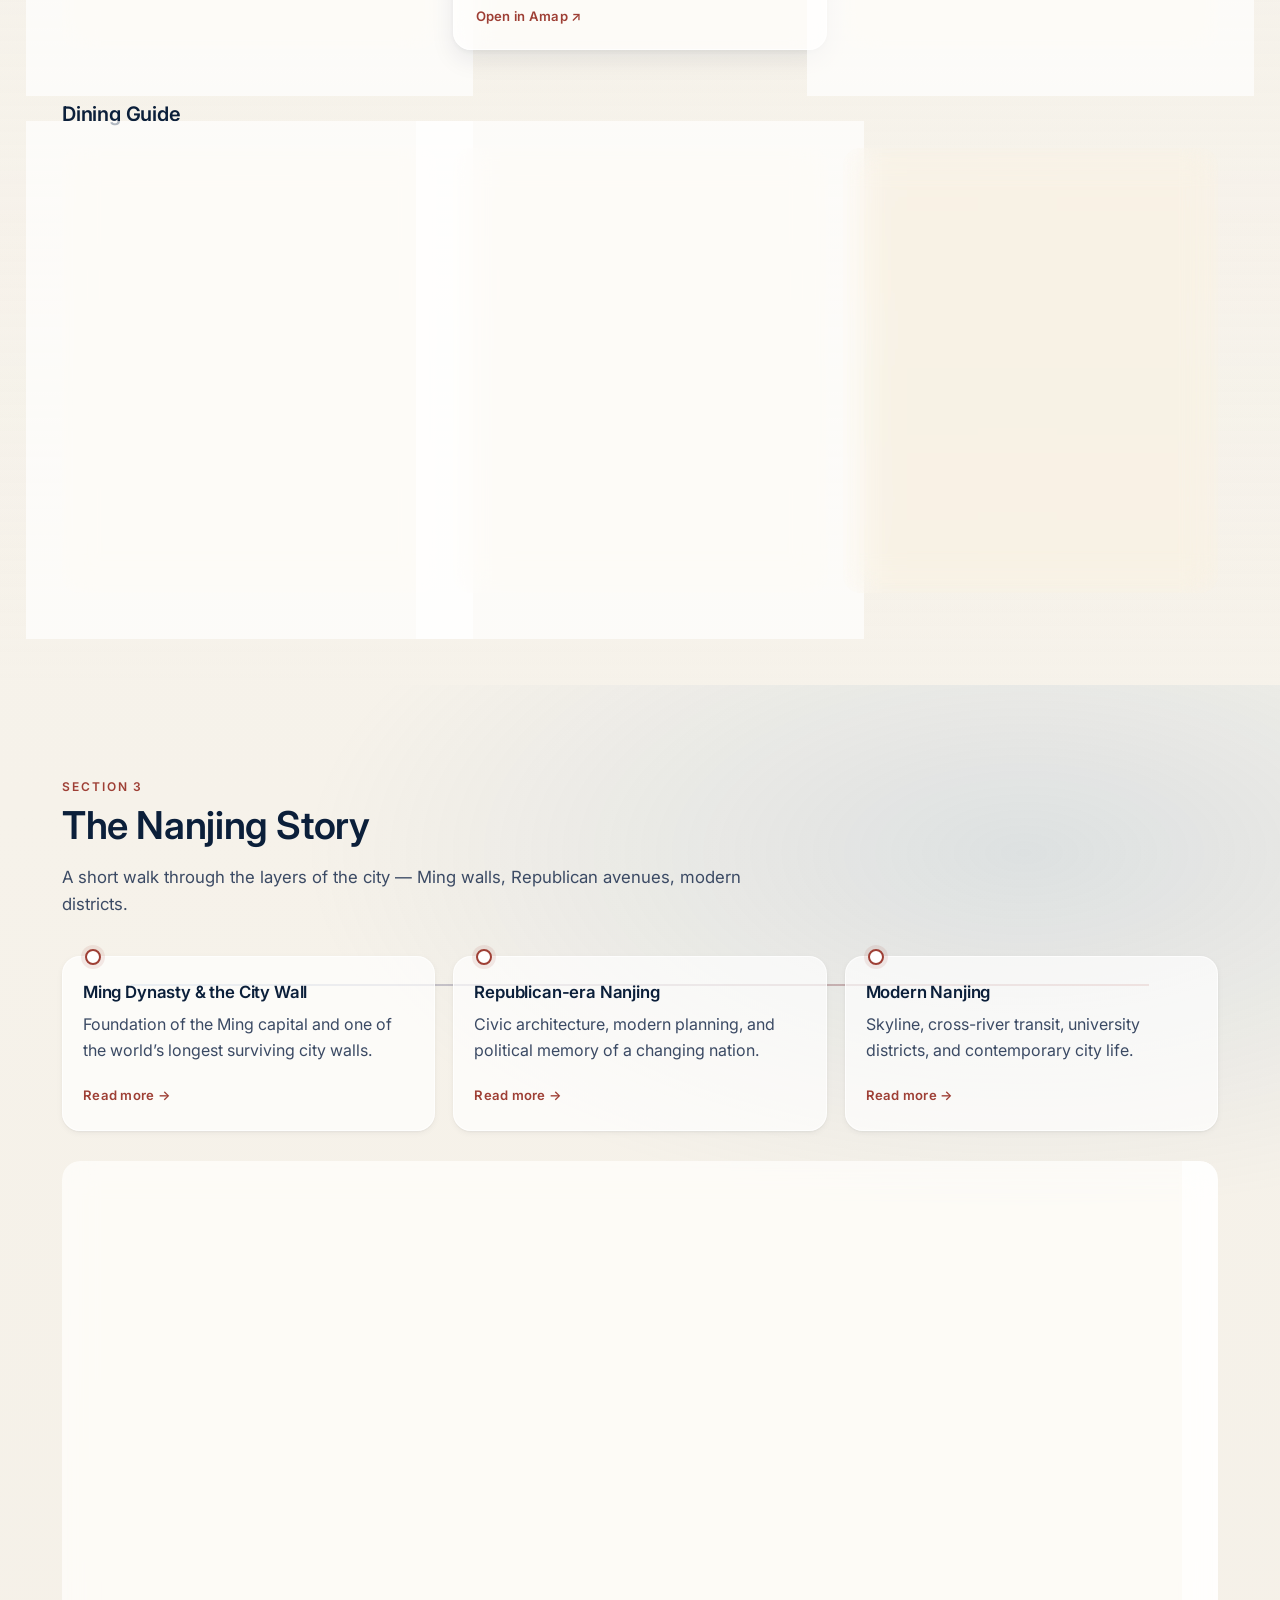
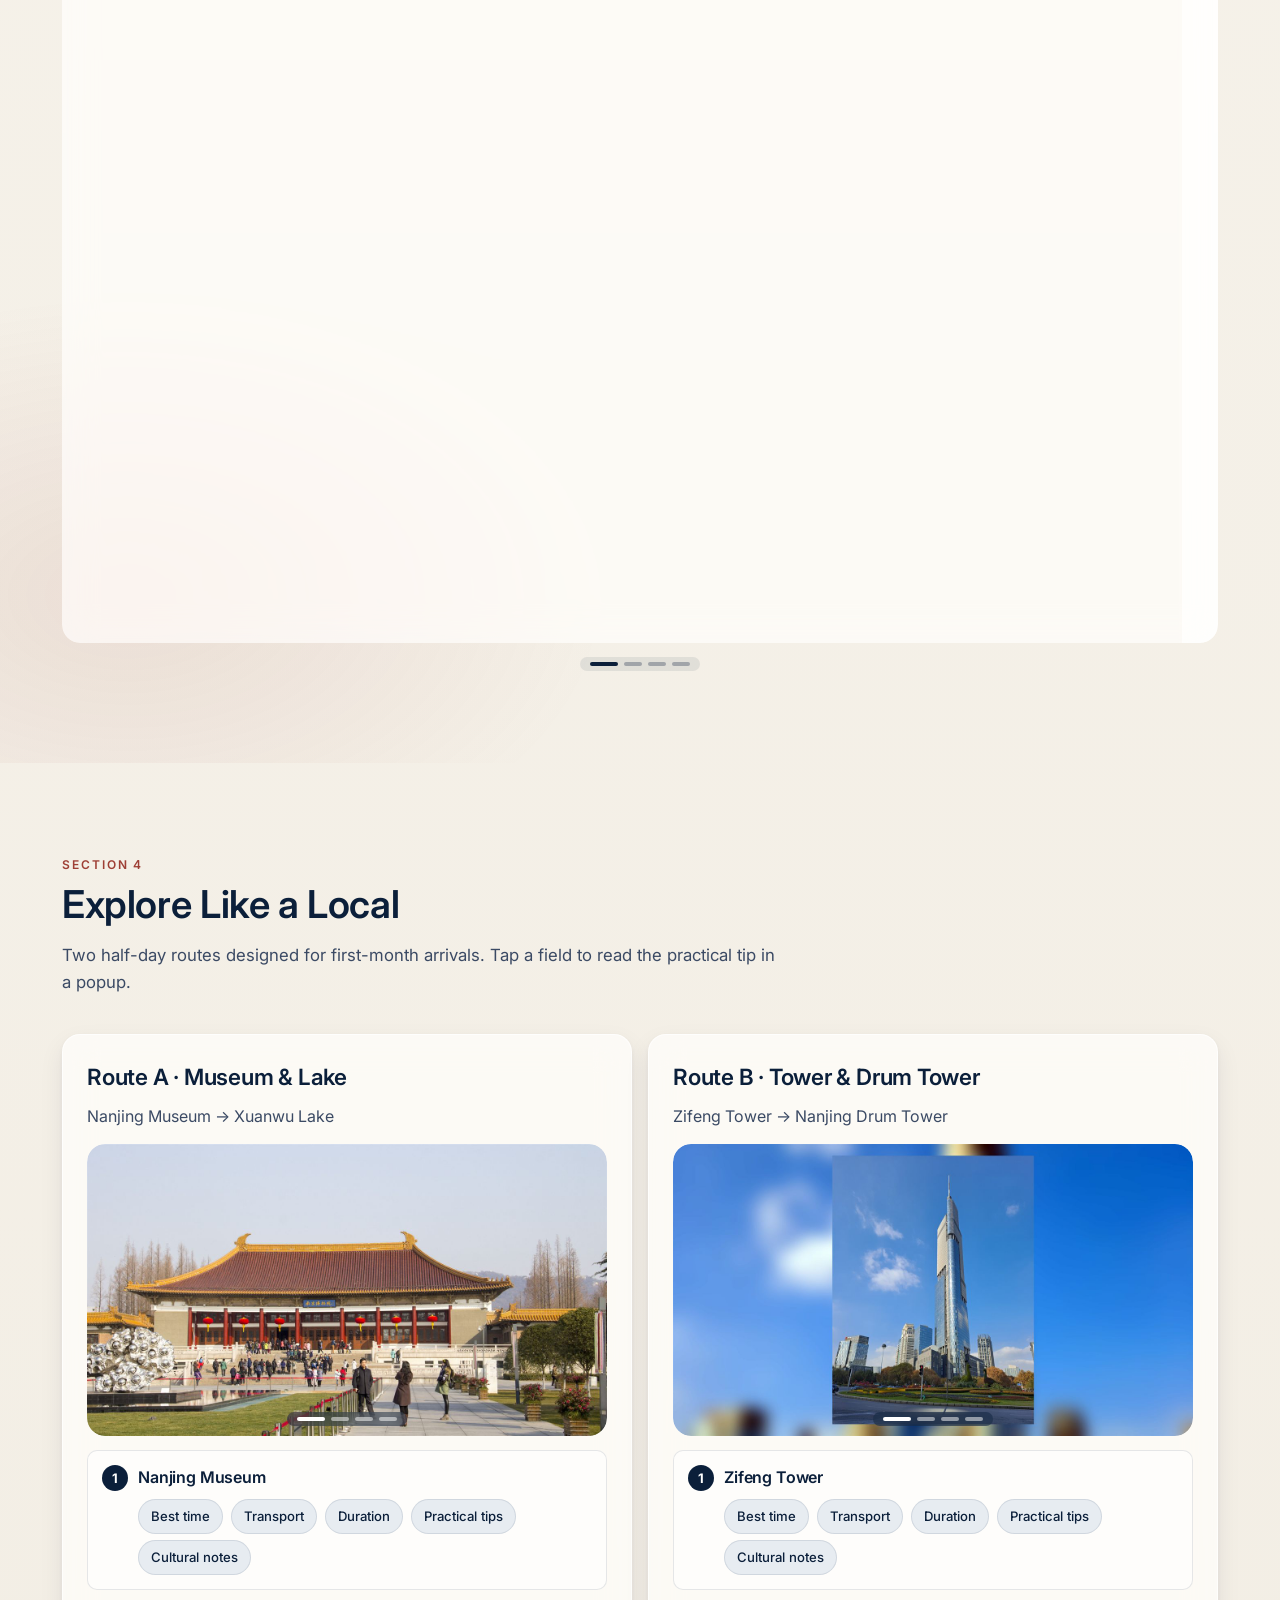
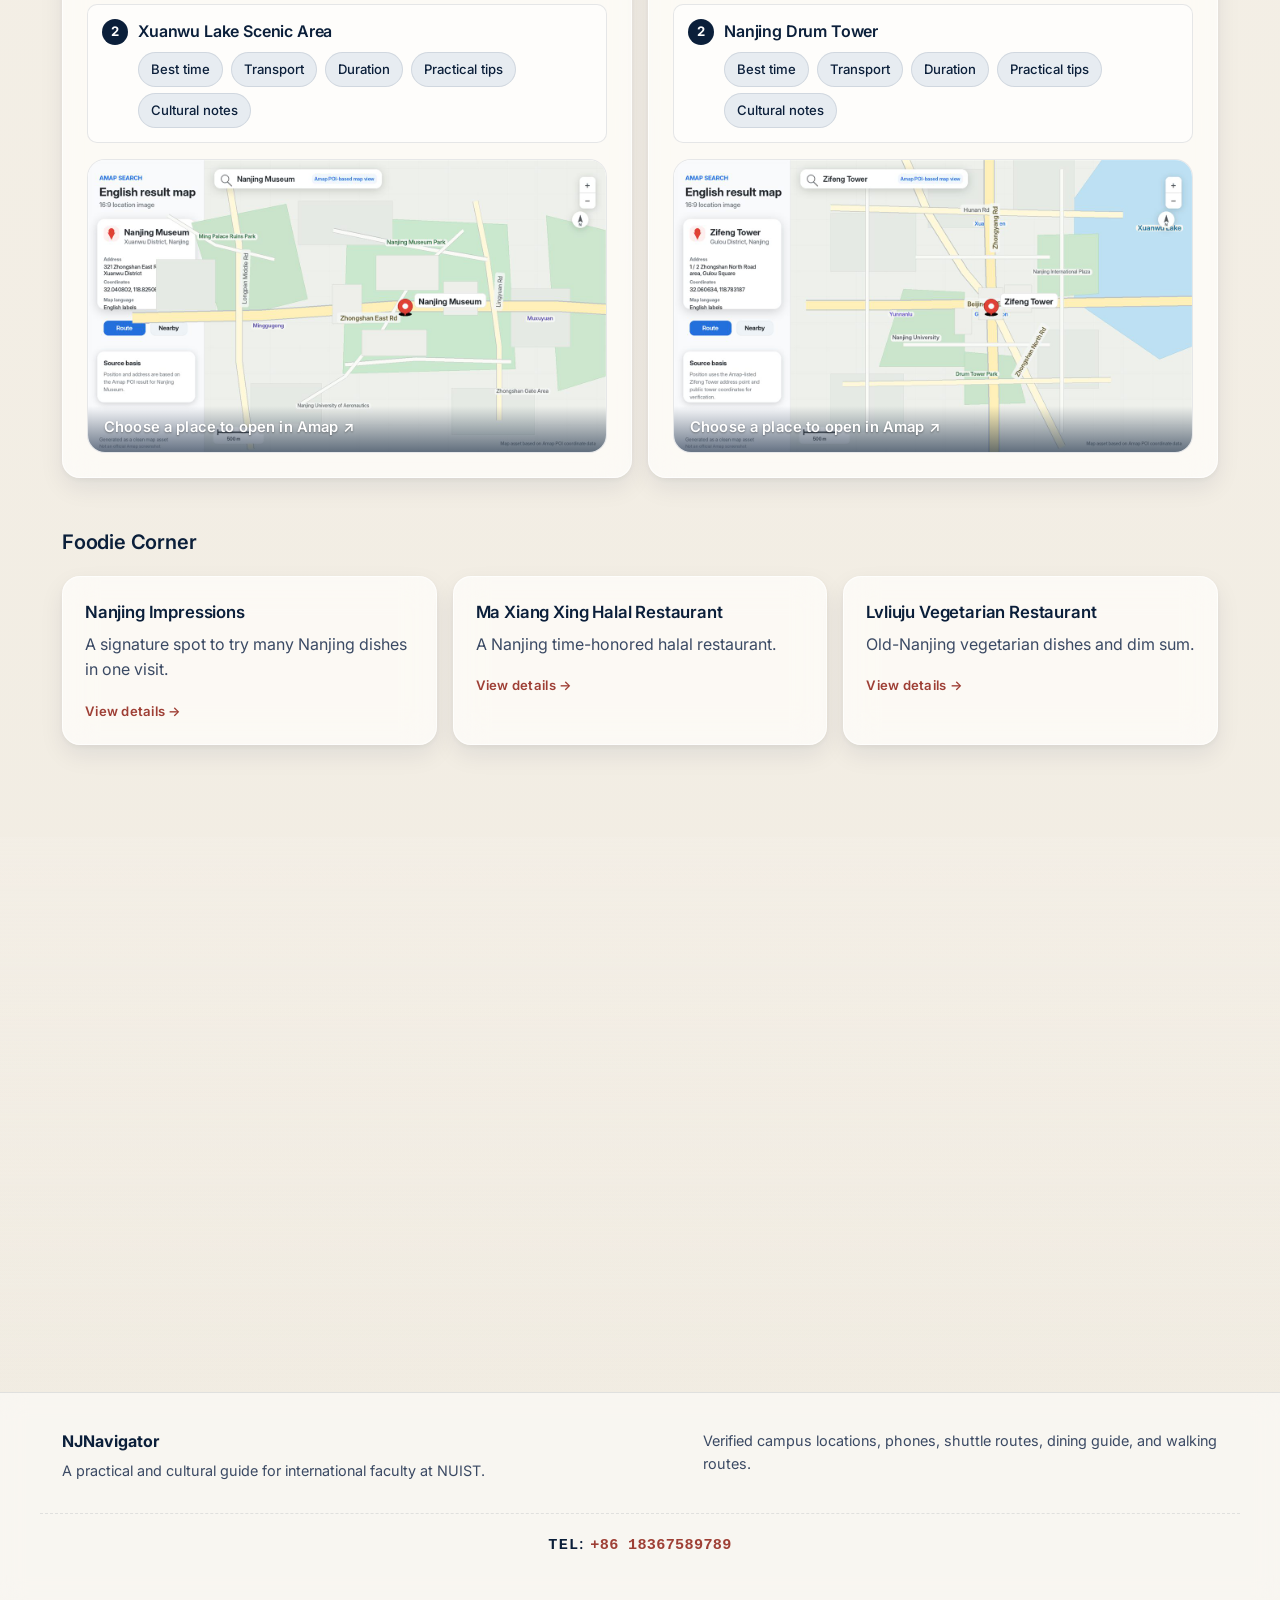
==== commit f10b122a: "chore: v3.1 -- done !" ====
--- a/index.html
+++ b/index.html
@@ -5,6 +5,22 @@
   <meta name="viewport" content="width=device-width, initial-scale=1, viewport-fit=cover" />
   <meta name="description" content="NJNavigator — a practical and cultural guide for international faculty in Nanjing." />
   <title data-i18n="meta.title">NJNavigator — A Guide for International Faculty in Nanjing</title>
+
+  <!-- NJNavigator icons + PWA -->
+  <link rel="icon" href="assets/icons/favicon.ico" sizes="any">
+  <link rel="icon" type="image/png" sizes="16x16" href="assets/icons/favicon-16x16.png">
+  <link rel="icon" type="image/png" sizes="32x32" href="assets/icons/favicon-32x32.png">
+  <link rel="icon" type="image/png" sizes="48x48" href="assets/icons/favicon-48x48.png">
+  <link rel="apple-touch-icon" sizes="180x180" href="assets/icons/apple-touch-icon.png">
+  <link rel="manifest" href="assets/icons/site.webmanifest">
+  <meta name="theme-color" content="#ffffff">
+  <meta name="application-name" content="NJNavigator">
+  <meta name="apple-mobile-web-app-title" content="NJNavigator">
+  <meta name="apple-mobile-web-app-capable" content="yes">
+  <meta name="mobile-web-app-capable" content="yes">
+  <meta name="apple-mobile-web-app-status-bar-style" content="default">
+  <meta name="msapplication-config" content="assets/icons/browserconfig.xml">
+
   <link rel="preconnect" href="https://fonts.googleapis.com" />
   <link rel="preconnect" href="https://fonts.gstatic.com" crossorigin />
   <link href="https://fonts.googleapis.com/css2?family=Inter:wght@400;500;600;700&family=Noto+Serif+SC:wght@500;700&family=Noto+Sans+SC:wght@400;500;600&display=swap" rel="stylesheet" />
@@ -49,7 +65,6 @@
           </svg>
         </span>
         <span class="brand-text">NJNavigator</span>
-        <span class="brand-tag" data-i18n="brand.tag">v1</span>
       </a>
 
       <button class="nav-toggle" id="navToggle" aria-controls="primaryNav" aria-expanded="false" aria-label="Menu">
@@ -106,7 +121,7 @@
             <a class="btn btn-primary" href="#survival" data-i18n="hero.cta1">Start Exploring</a>
             <a class="btn btn-ghost" href="#campus" data-i18n="hero.cta2">Campus Essentials</a>
           </div>
-          <p class="hero-note" data-i18n="hero.note">v2.4 · Verified locations, phones, campus shuttle routes, and Dining Guide online.</p>
+          <p class="hero-note" data-i18n="hero.note">Verified campus locations, phones, shuttle routes, a Chinese phrasebook, dining guide, and walking routes online.</p>
         </div>
       </div>
     </section>
@@ -342,7 +357,6 @@
           <li>
             <button type="button" class="timeline-item clickable"
                     data-modal-trigger="timeline" data-timeline-id="time-01">
-              <span class="t-id">TIME-01</span>
               <h4 data-i18n="story.t1.title">Ming Dynasty &amp; the City Wall</h4>
               <p data-i18n="story.t1.body">Foundation of the Ming capital and construction of one of the world’s longest surviving city walls.</p>
               <span class="card-go" data-i18n="action.readMore">Read more →</span>
@@ -351,7 +365,6 @@
           <li>
             <button type="button" class="timeline-item clickable"
                     data-modal-trigger="timeline" data-timeline-id="time-02">
-              <span class="t-id">TIME-02</span>
               <h4 data-i18n="story.t2.title">Republican-era Nanjing</h4>
               <p data-i18n="story.t2.body">Civic architecture, modern planning, and political memory of a changing nation.</p>
               <span class="card-go" data-i18n="action.readMore">Read more →</span>
@@ -360,7 +373,6 @@
           <li>
             <button type="button" class="timeline-item clickable"
                     data-modal-trigger="timeline" data-timeline-id="time-03">
-              <span class="t-id">TIME-03</span>
               <h4 data-i18n="story.t3.title">Modern Nanjing</h4>
               <p data-i18n="story.t3.body">Skyline, cross-river transit, university districts, and contemporary city life.</p>
               <span class="card-go" data-i18n="action.readMore">Read more →</span>
@@ -612,8 +624,7 @@
         <p data-i18n="footer.tag">A practical and cultural guide for international faculty at NUIST.</p>
       </div>
       <div>
-        <p data-i18n="footer.version">Version: v2.3</p>
-        <p data-i18n="footer.note">Verified locations, phones, and campus shuttle routes online.</p>
+        <p data-i18n="footer.note">Verified campus locations, phones, shuttle routes, dining guide, and walking routes.</p>
       </div>
     </div>
     <div class="container footer-tel">
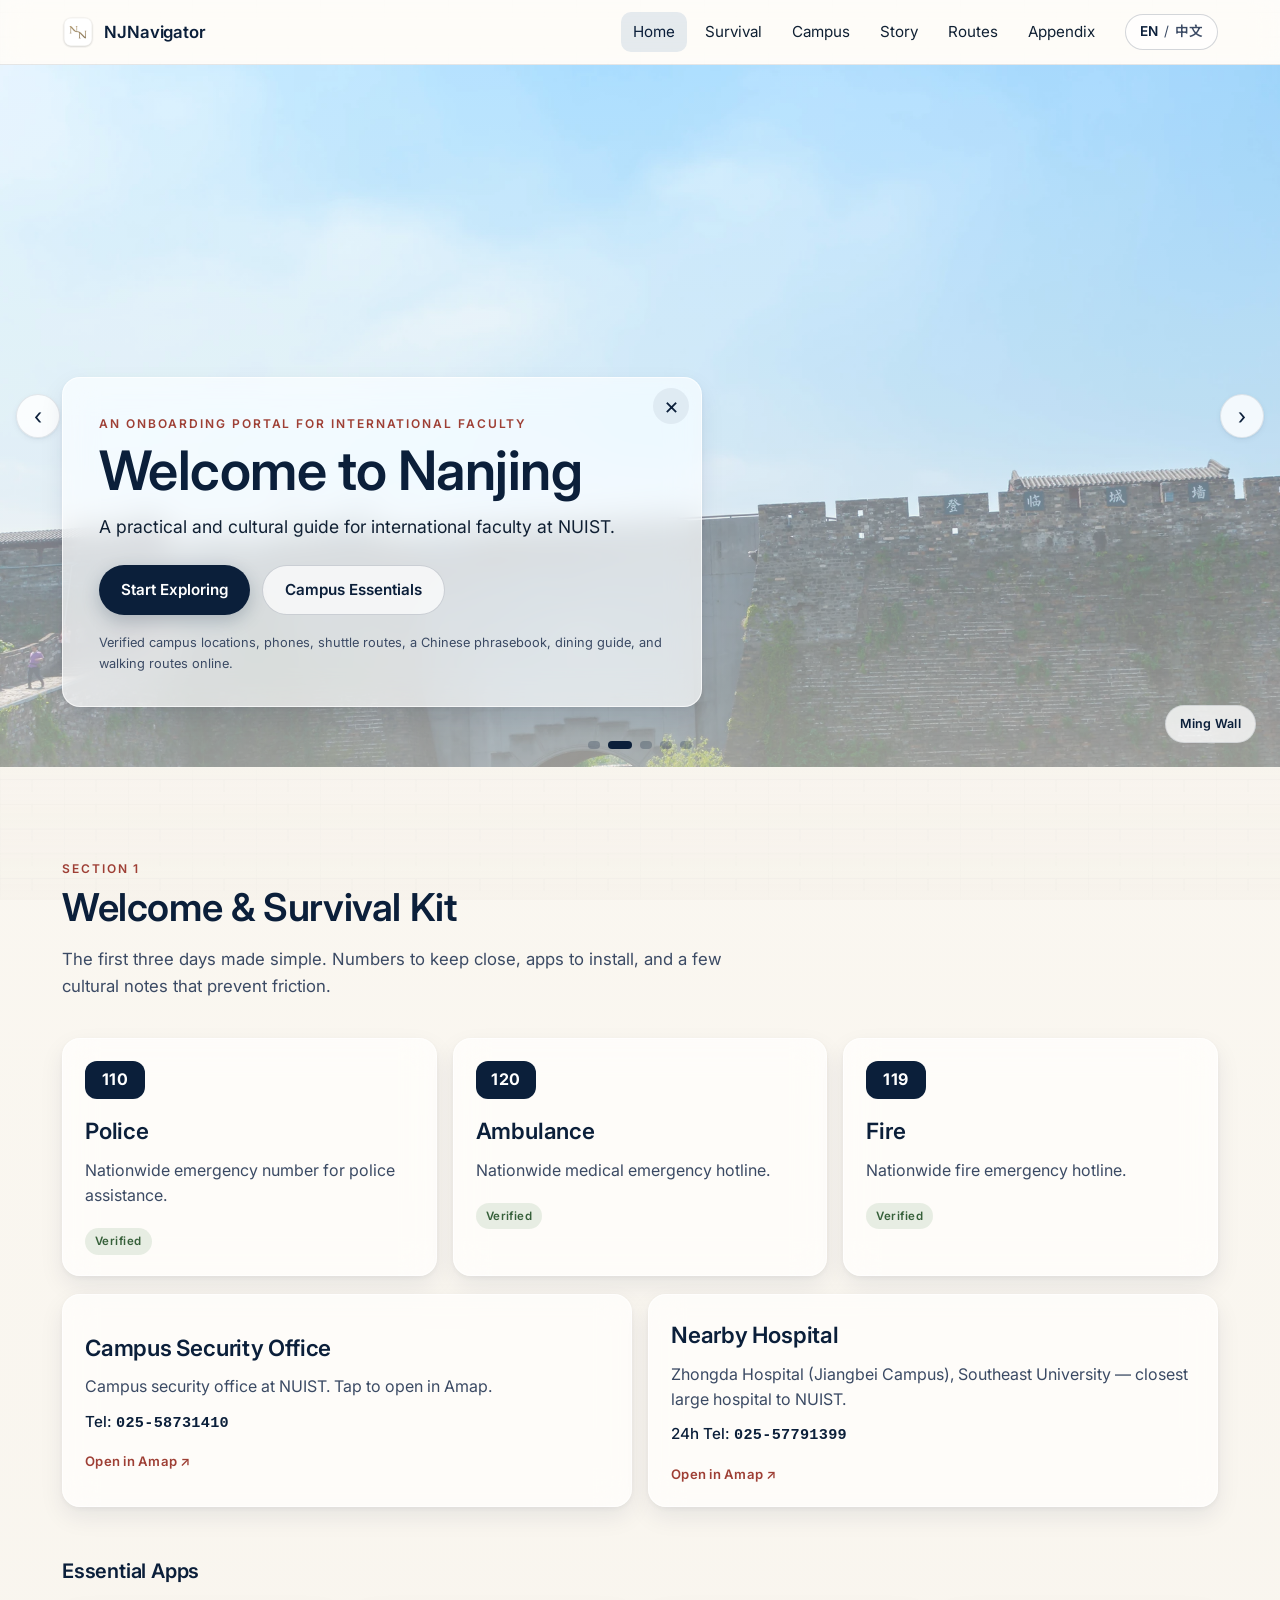
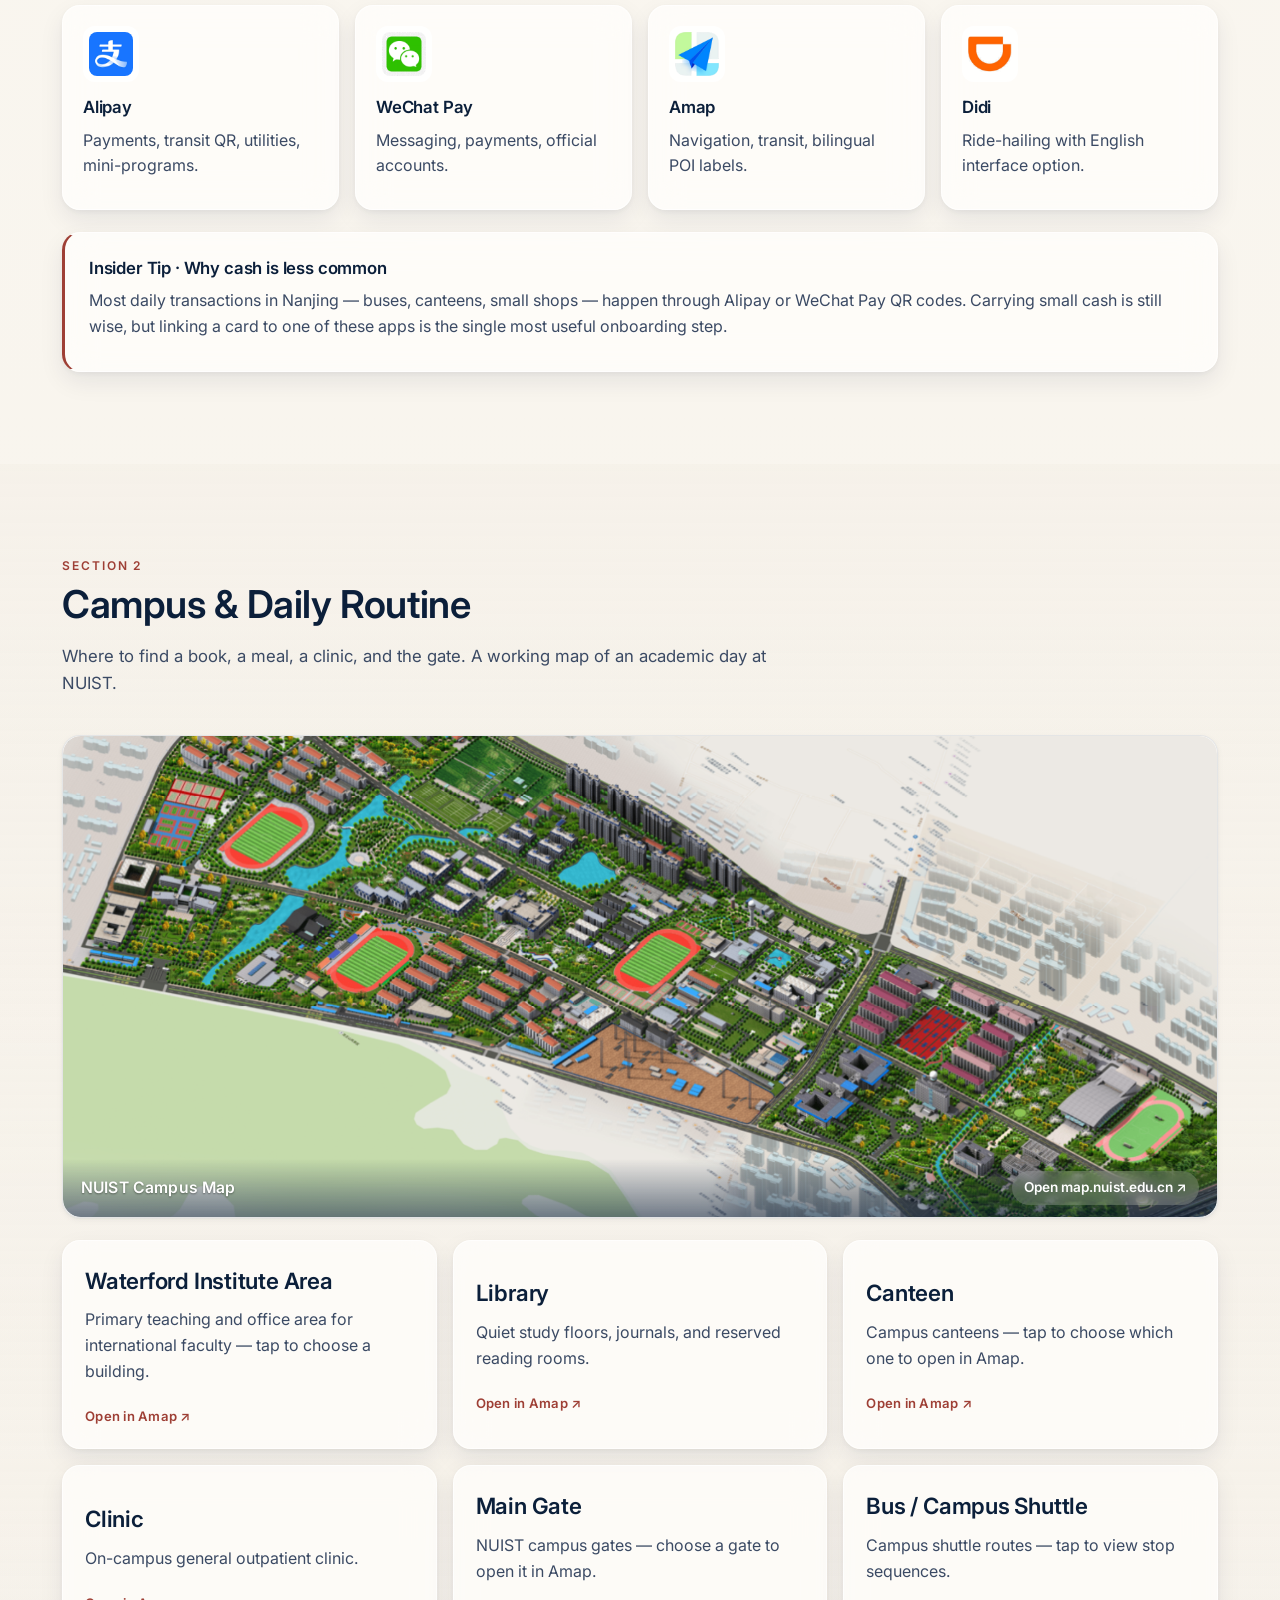
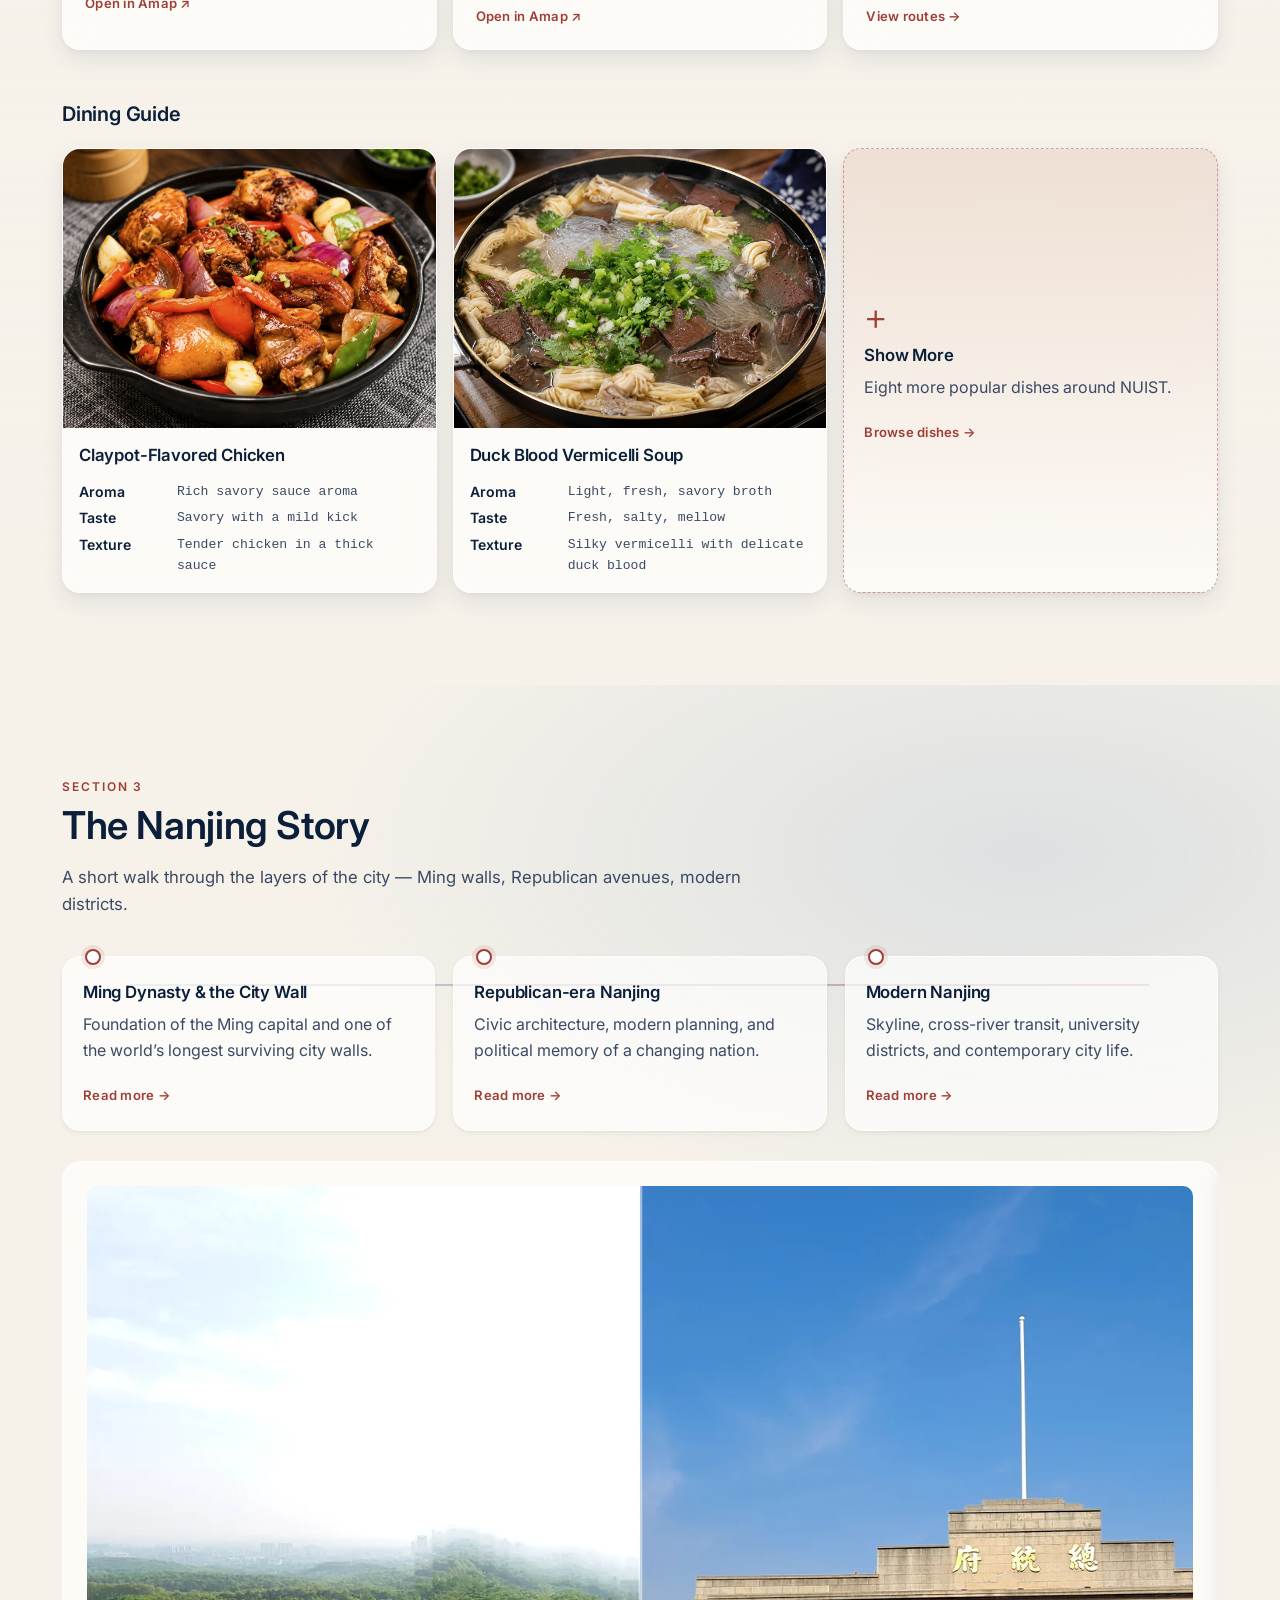
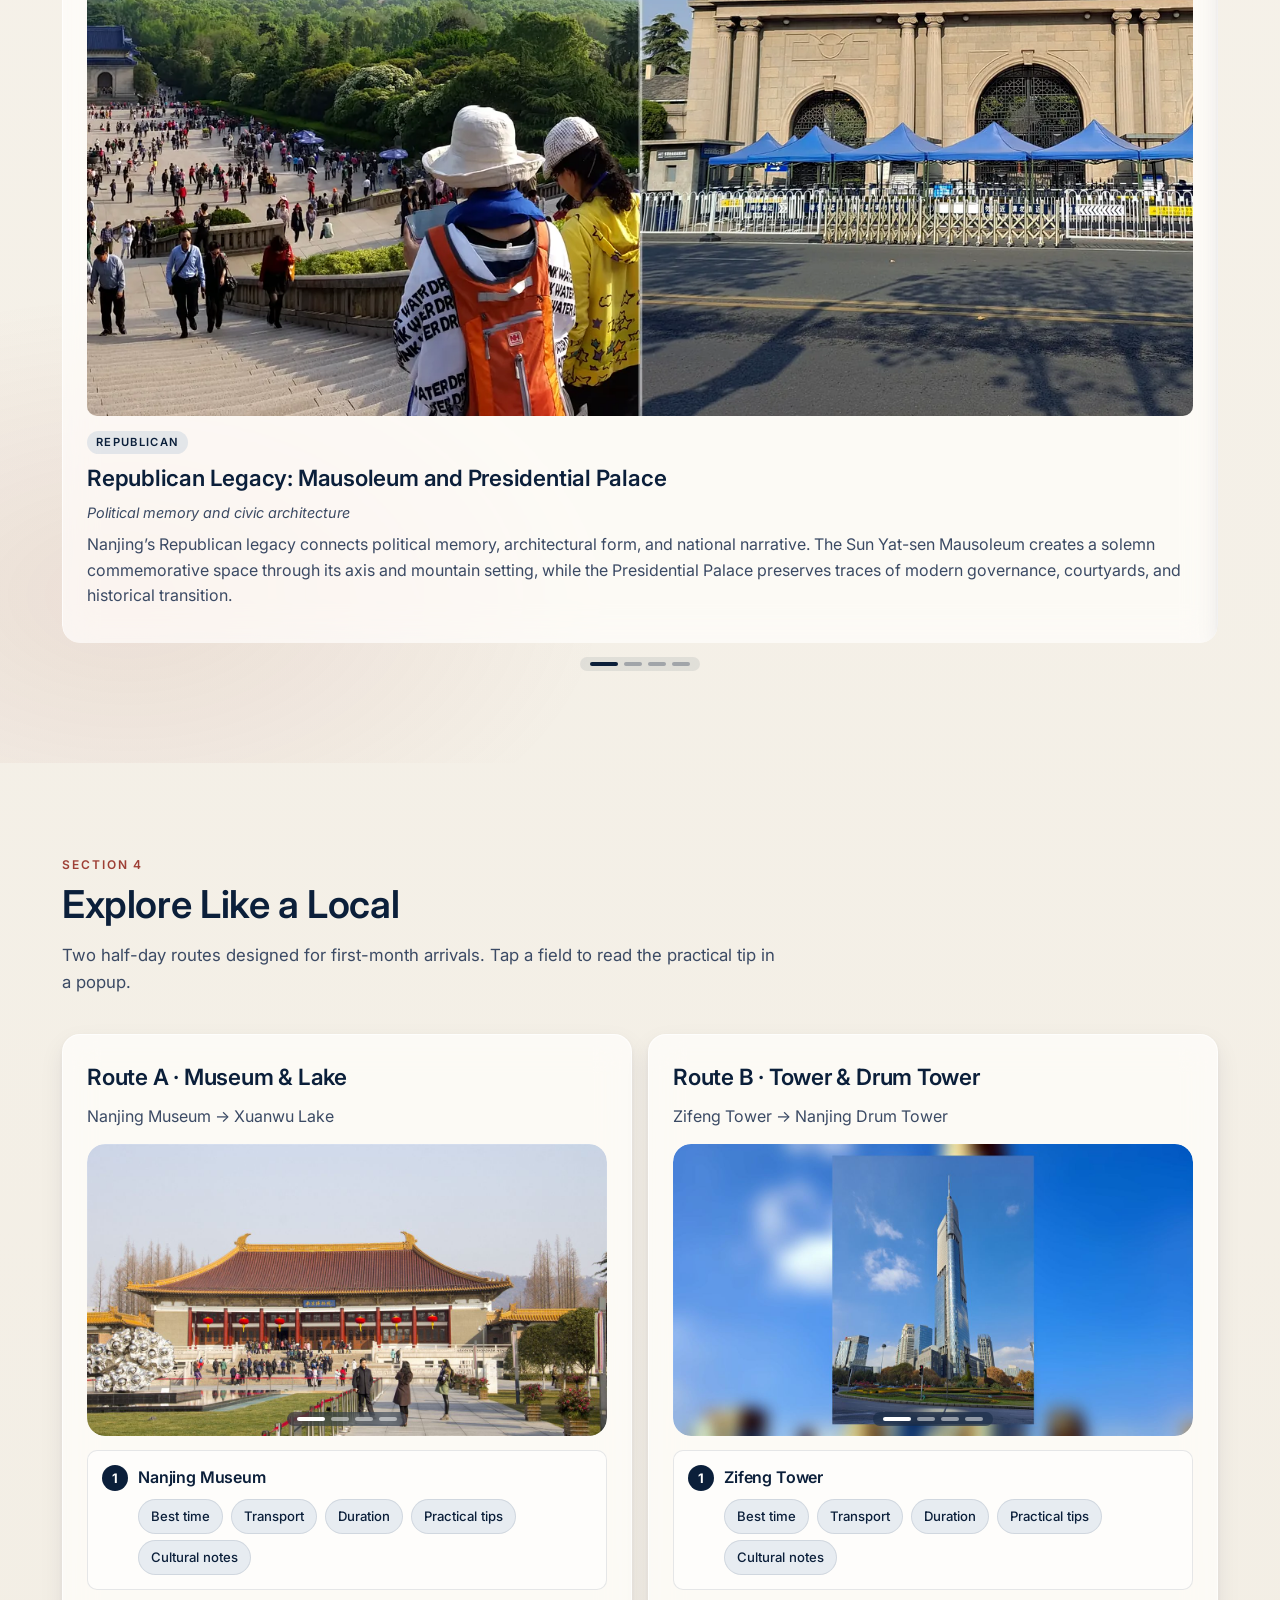
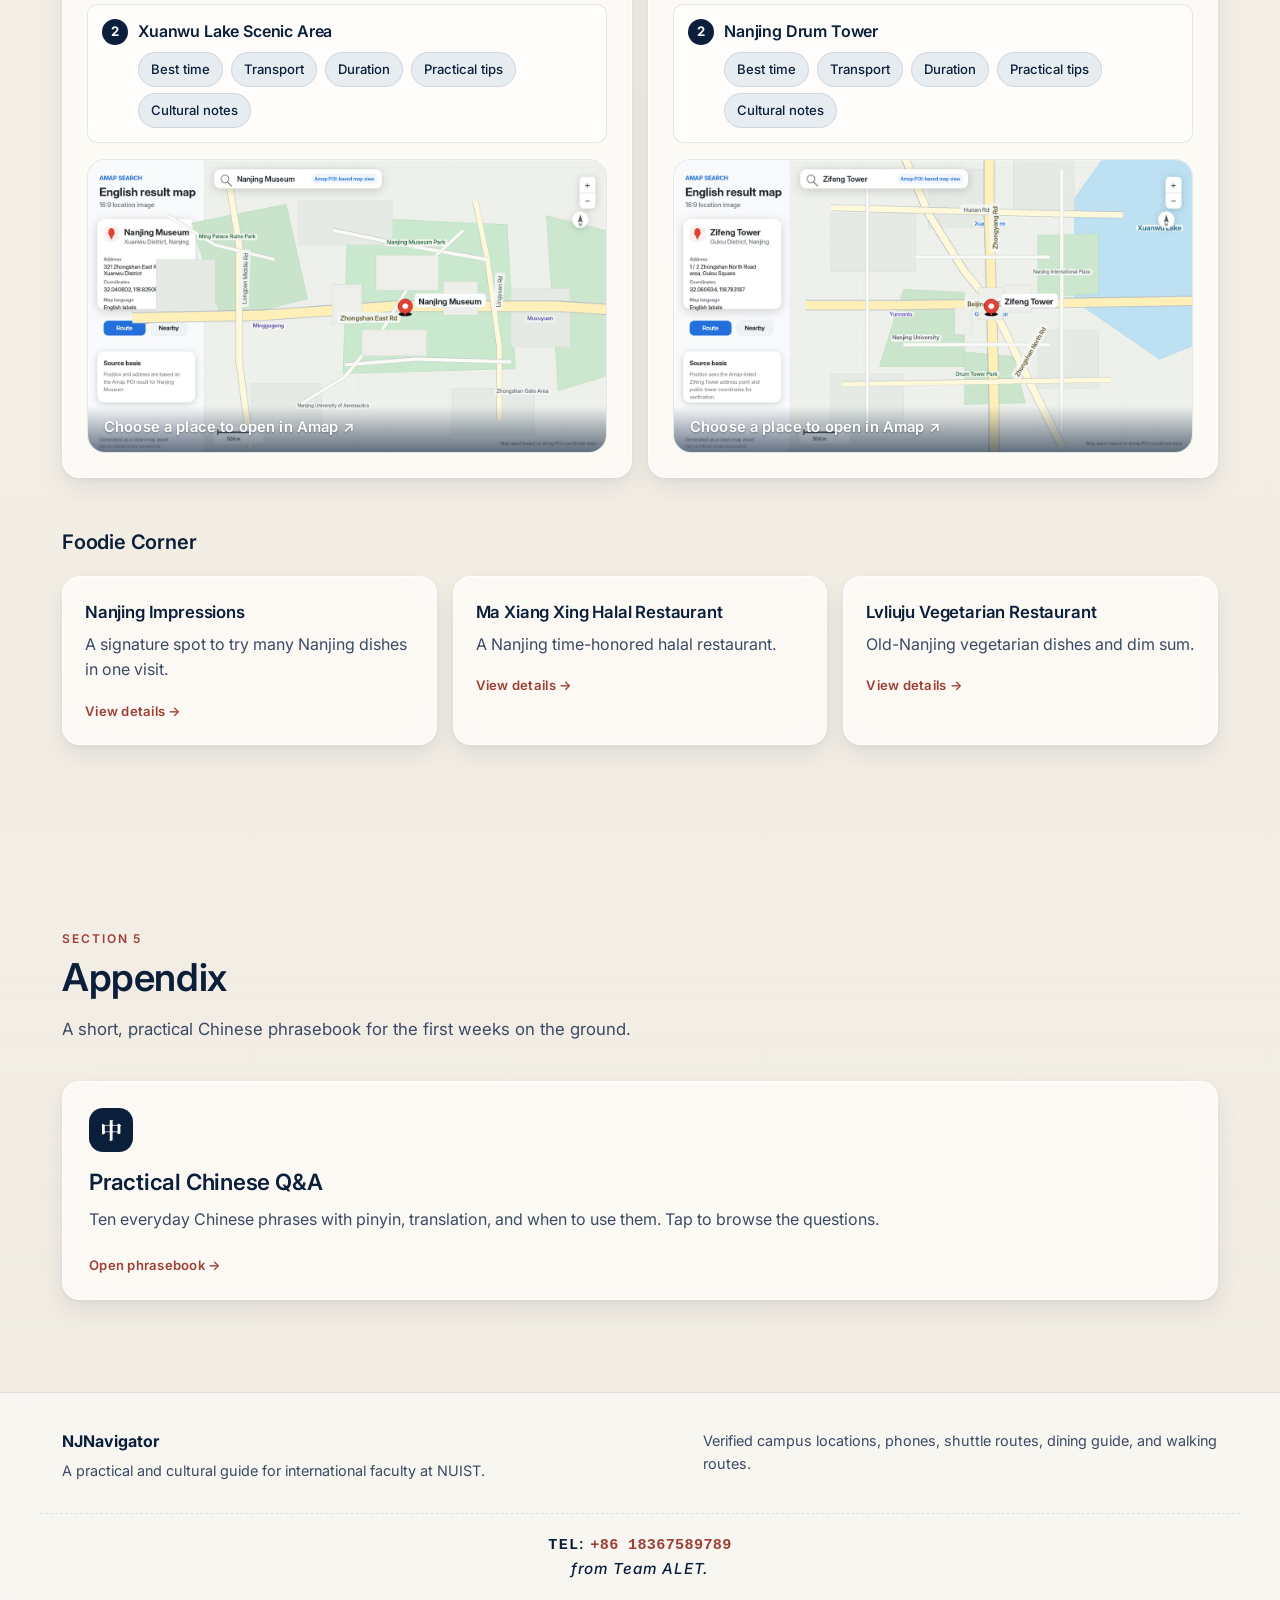
==== commit f3297070: "feat:v3.1.1 icon update" ====
--- a/index.html
+++ b/index.html
@@ -57,12 +57,7 @@
     <div class="container nav-wrap">
       <a href="#home" class="brand" aria-label="NJNavigator home">
         <span class="brand-mark" aria-hidden="true">
-          <svg viewBox="0 0 40 40" width="32" height="32" role="img" aria-label="NJNavigator logo placeholder">
-            <circle cx="20" cy="20" r="19" fill="rgba(255,255,255,0.6)" stroke="#0B1F3A" stroke-width="1.2"/>
-            <path d="M11 29 V12 L29 29 V12" fill="none" stroke="#0B1F3A" stroke-width="2.2" stroke-linecap="round" stroke-linejoin="round"/>
-            <circle cx="11" cy="12" r="1.6" fill="#9E3F35"/>
-            <circle cx="29" cy="29" r="1.6" fill="#9E3F35"/>
-          </svg>
+          <img src="assets/icons/icon-192x192.png" alt="" width="32" height="32" decoding="async" />
         </span>
         <span class="brand-text">NJNavigator</span>
       </a>
@@ -632,6 +627,7 @@
         <span class="footer-tel-label" data-i18n="footer.telLabel">TEL</span><span class="footer-tel-sep" data-i18n="footer.telSep">:</span>
         <a class="footer-tel-num" href="tel:+8618367589789">+86 18367589789</a>
       </p>
+      <p class="footer-credit">from Team ALET.</p>
     </div>
   </footer>
 
--- a/css/style.css
+++ b/css/style.css
@@ -112,6 +112,13 @@
   letter-spacing: -0.005em;
 }
 .brand-mark { display: inline-flex; }
+.brand-mark img {
+  width: 32px;
+  height: 32px;
+  border-radius: 8px;
+  object-fit: contain;
+  display: block;
+}
 .brand-tag {
   font-size: 0.72rem;
   font-weight: 500;
@@ -1458,6 +1465,14 @@
   margin-left: 2px;
 }
 .footer-tel-num:hover { text-decoration: underline; }
+.footer-credit {
+  margin: 6px 0 0;
+  font-size: 0.78rem;
+  color: var(--text-soft);
+  letter-spacing: 0.06em;
+  font-style: italic;
+  text-align: center;
+}
 
 /* ---------- Mobile polish for Section 5 ---------- */
 @media (max-width: 720px) {
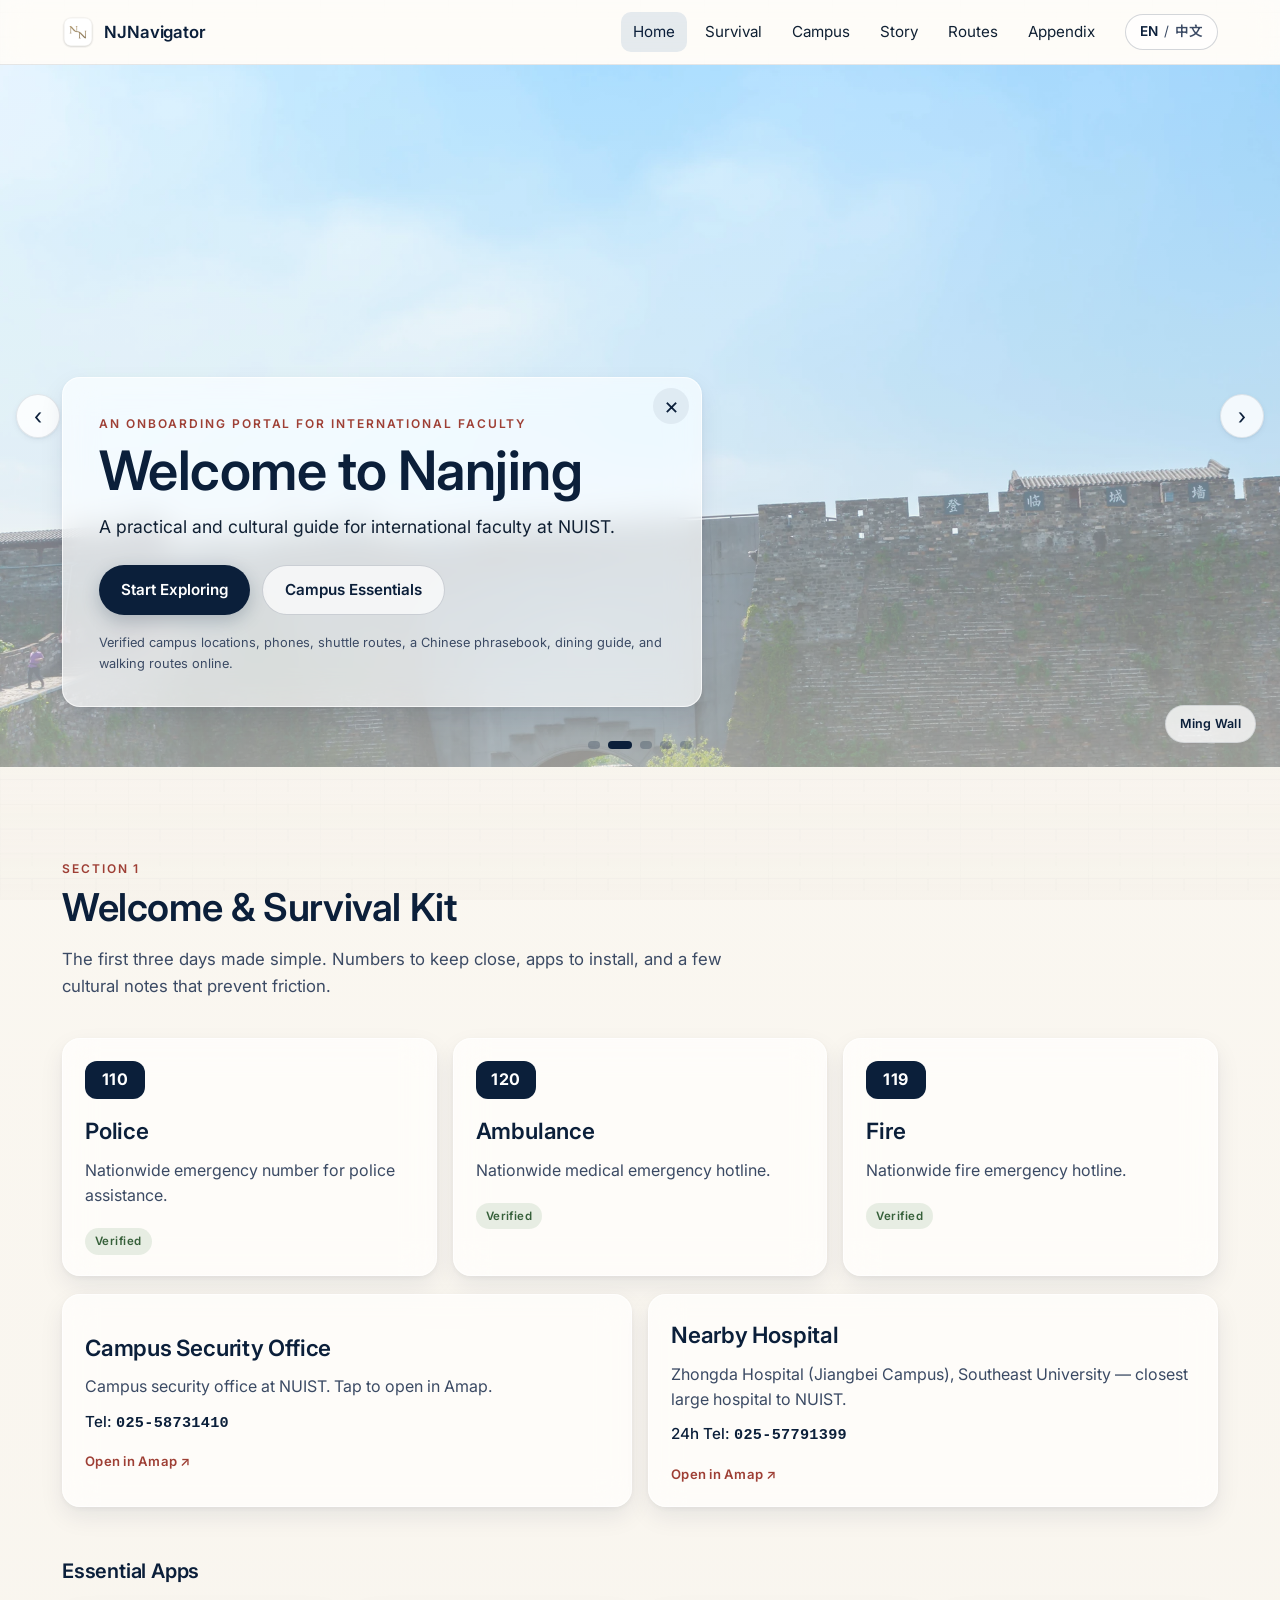
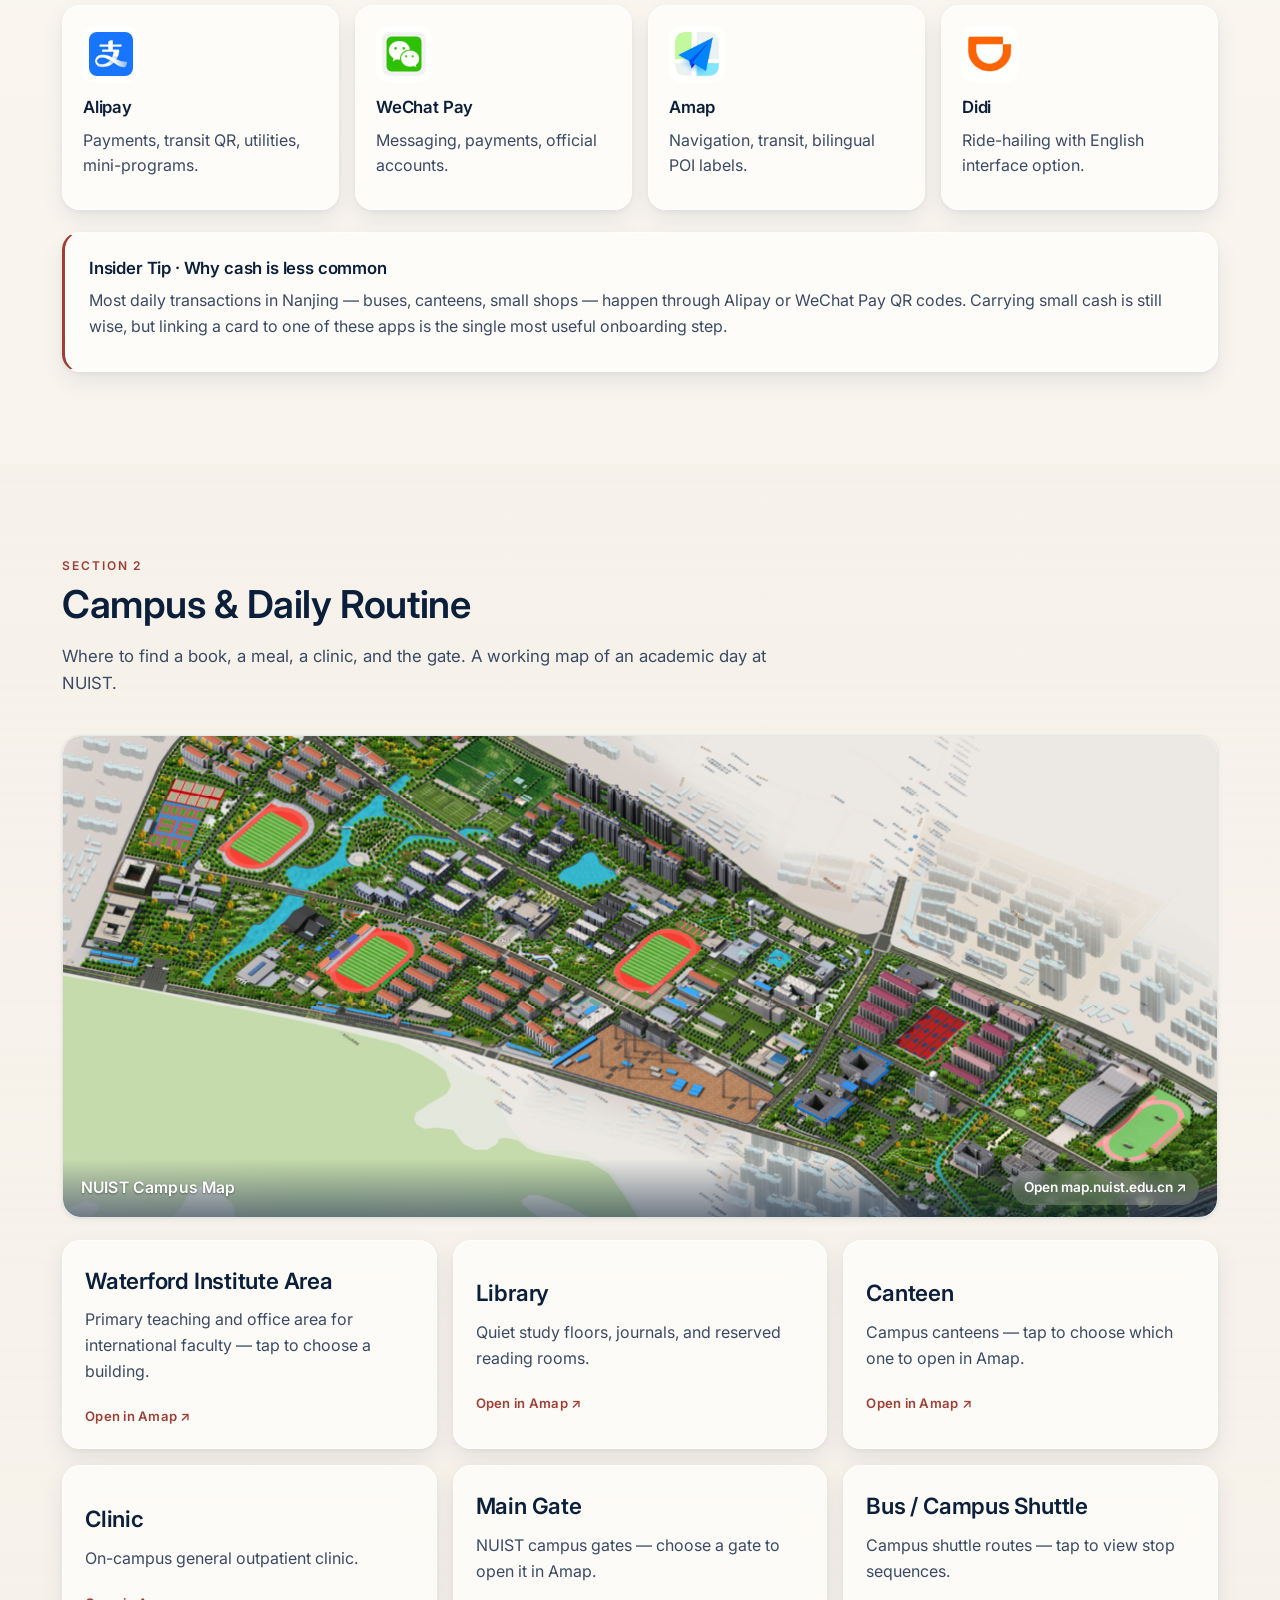
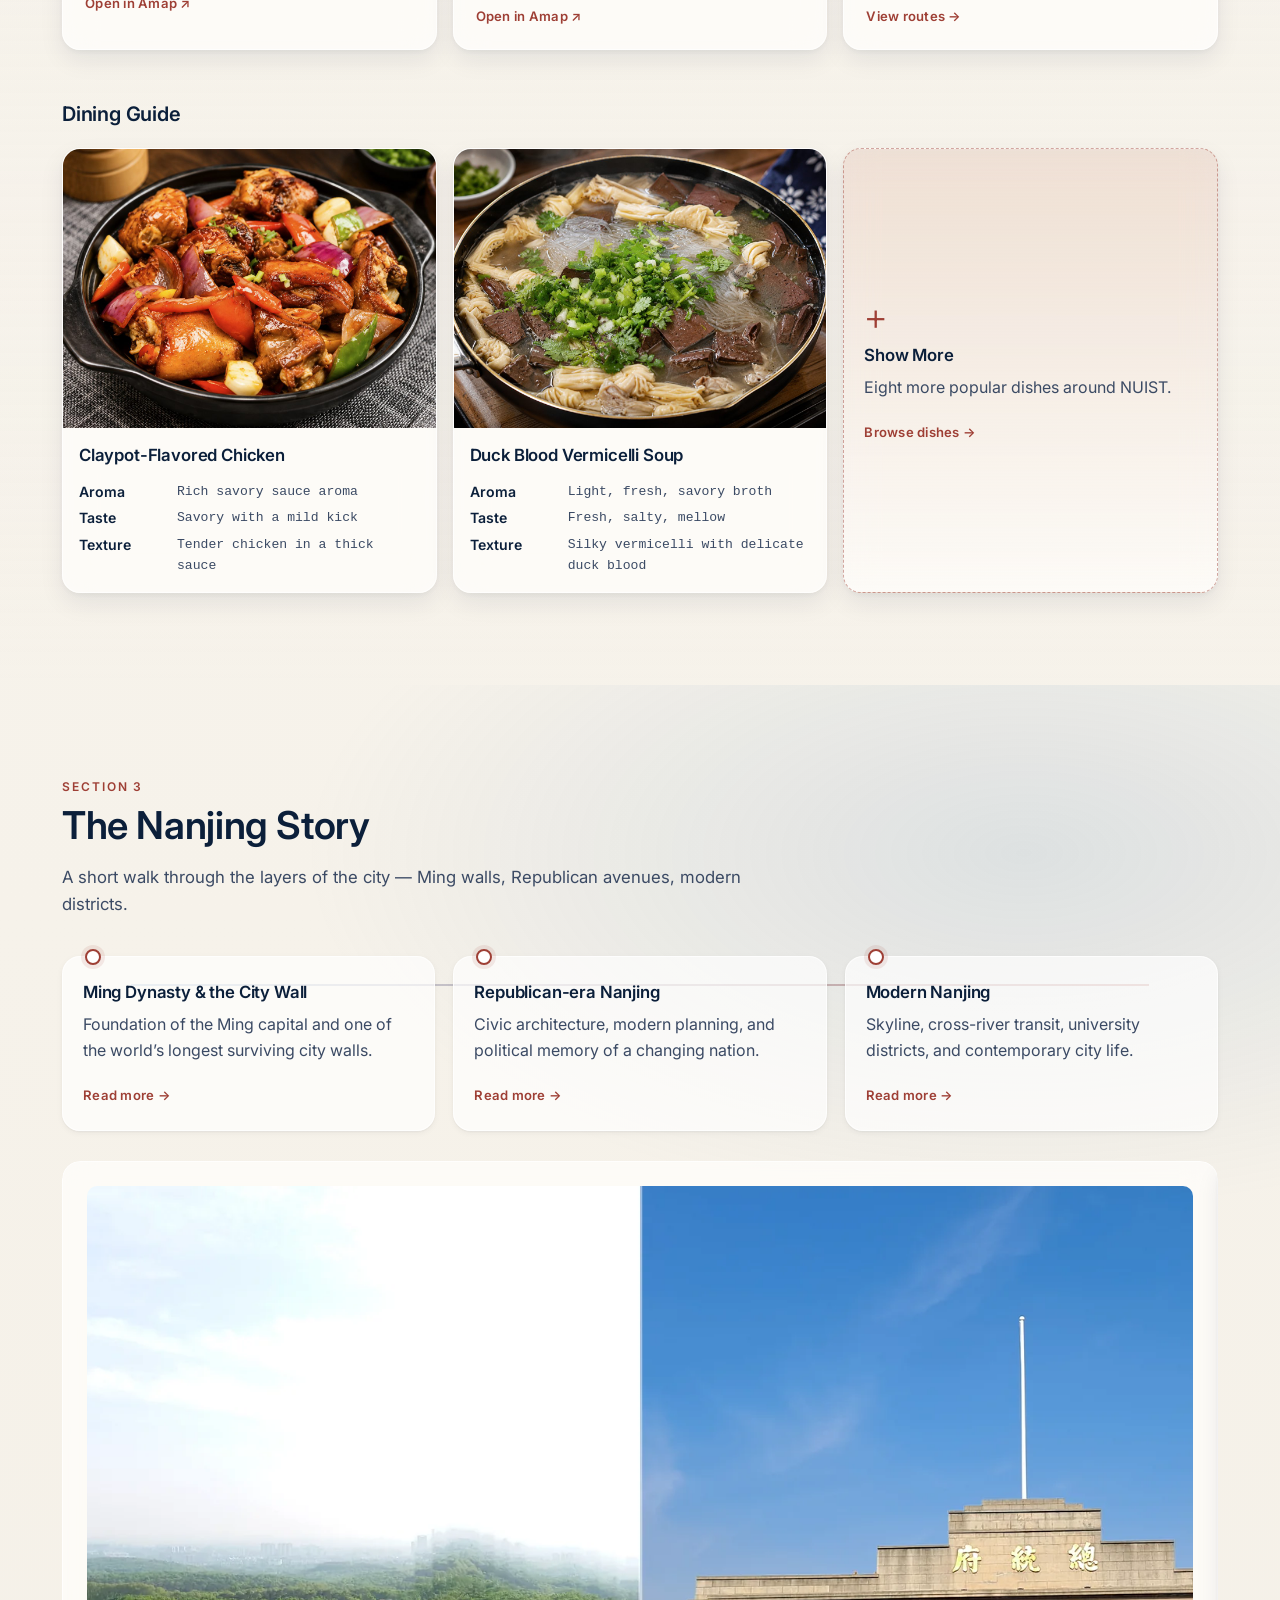
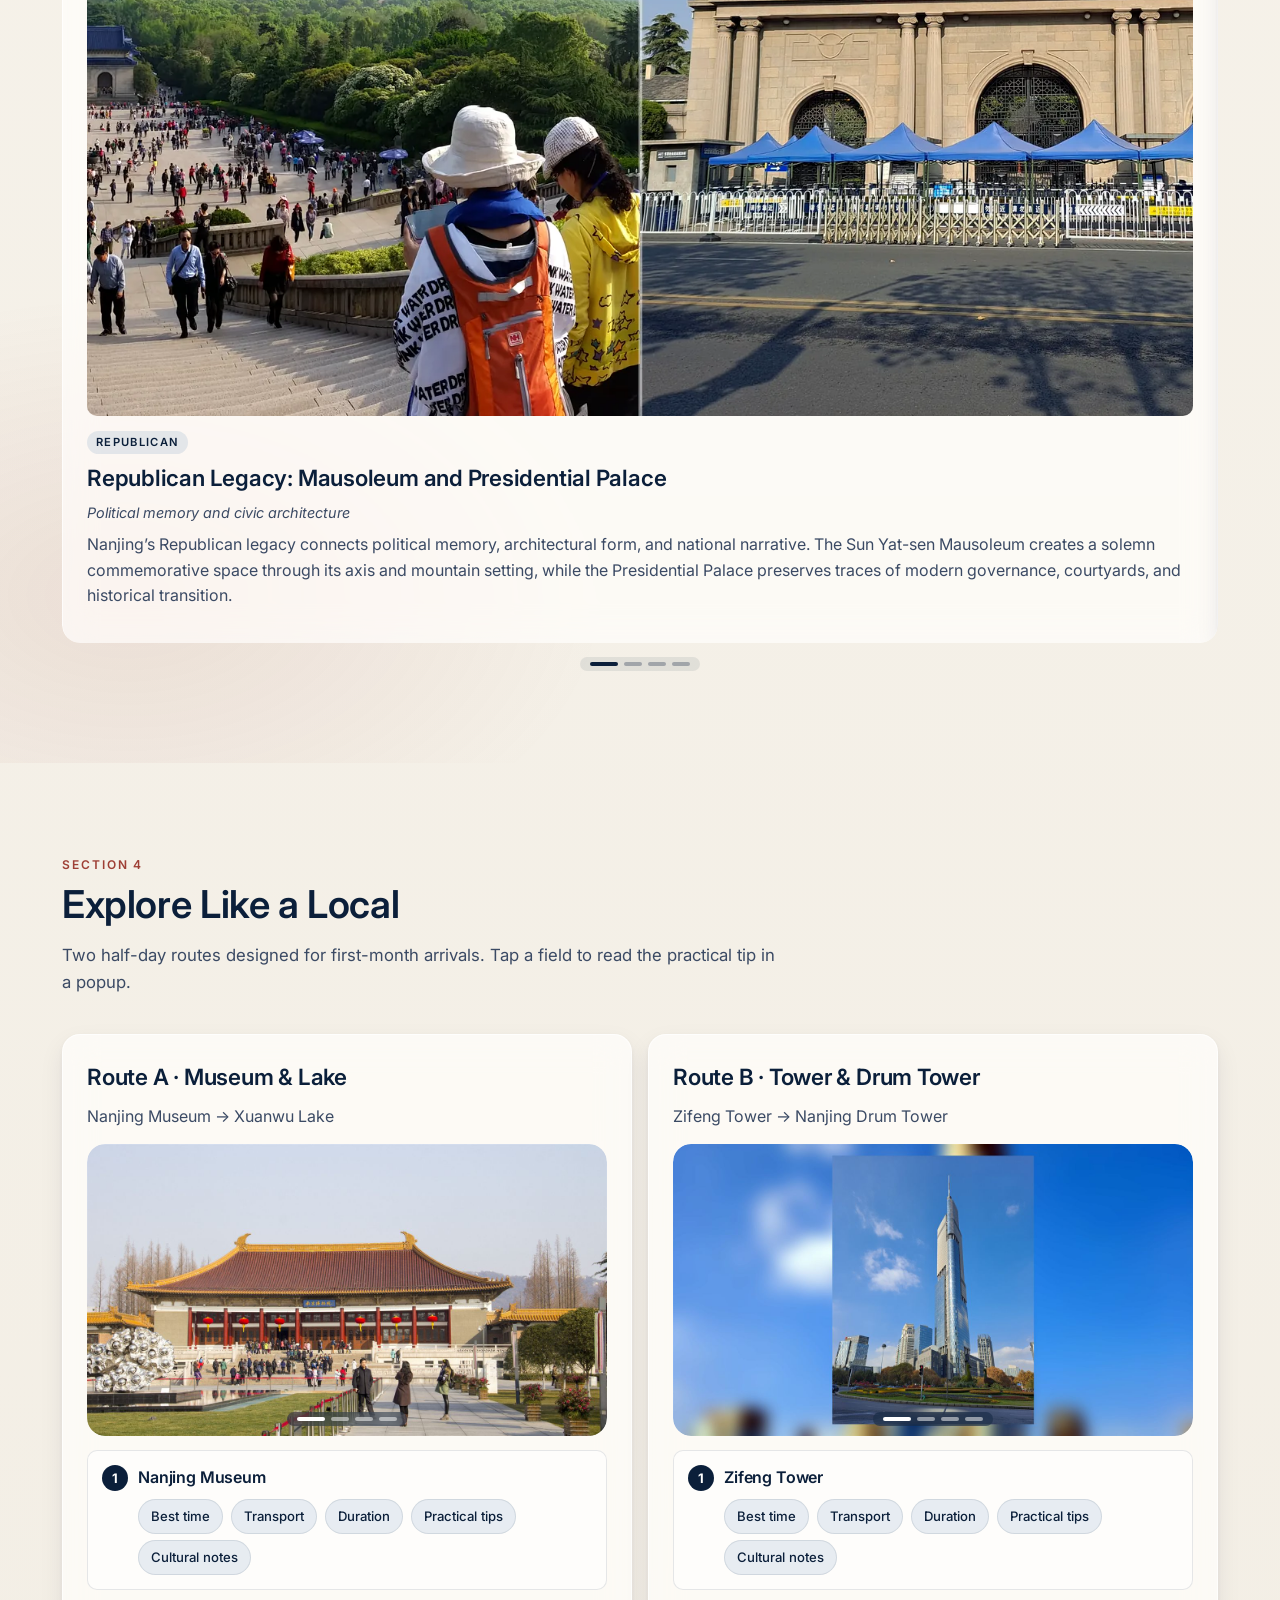
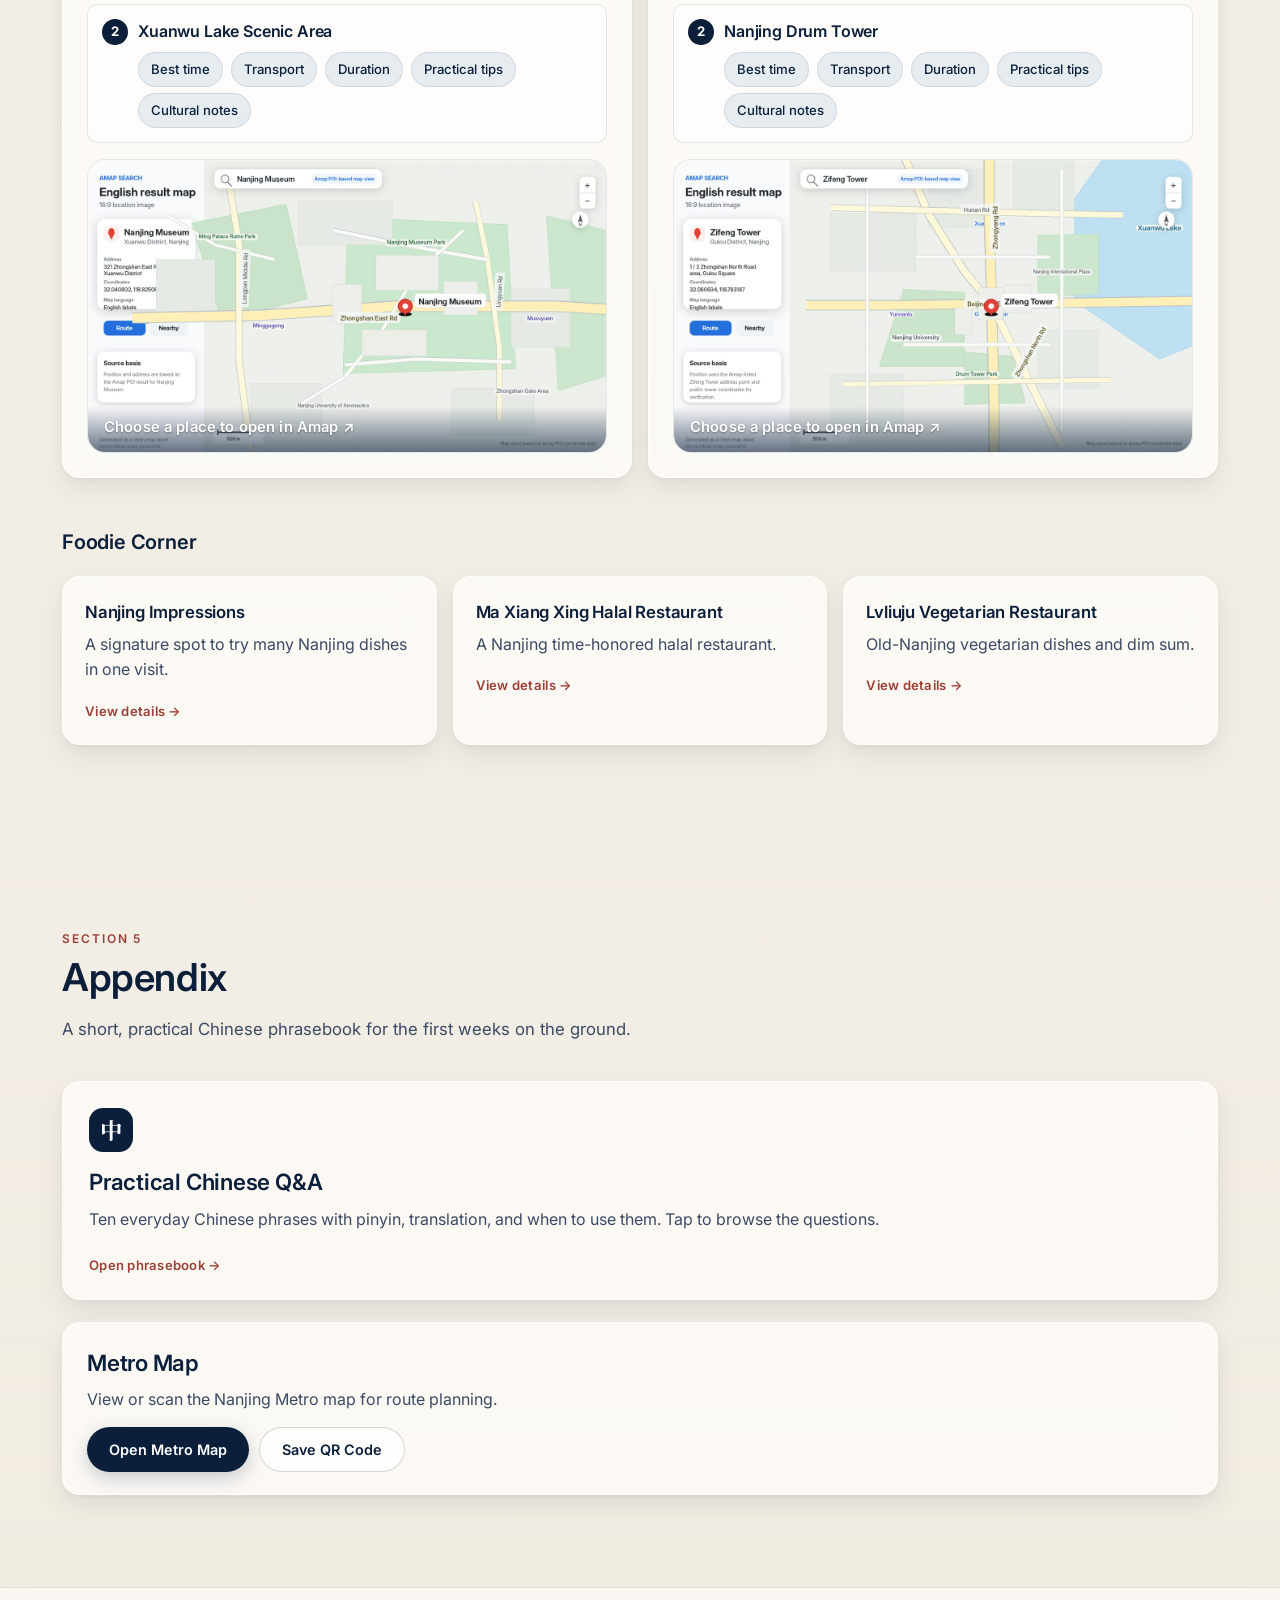
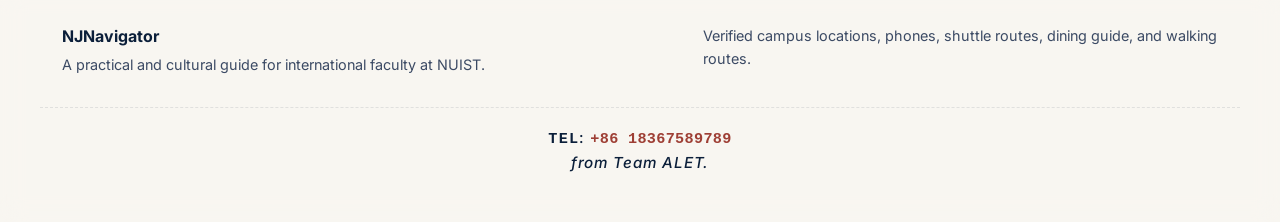
==== commit b50d6df4: "feat: v3.3 metro-map qr code" ====
--- a/index.html
+++ b/index.html
@@ -93,10 +93,10 @@
       <div class="hero-carousel" id="heroCarousel" aria-roledescription="carousel">
         <ol class="hero-slides" id="heroSlides">
           <li class="hero-slide is-active" style="background-image:url('assets/images/hero/hero-nuist-main.webp');"><span class="hero-label" data-i18n="hero.label.nuist">NUIST</span></li>
-          <li class="hero-slide" style="background-image:url('assets/images/hero/hero-ming-wall.webp');"><span class="hero-label" data-i18n="hero.label.mingWall">Ming Wall</span></li>
-          <li class="hero-slide" style="background-image:url('assets/images/hero/hero-xuanwu-lake.webp');"><span class="hero-label" data-i18n="hero.label.xuanwuLake">XuanWu Lake</span></li>
-          <li class="hero-slide" style="background-image:url('assets/images/hero/hero-nanjing-skyline.webp');"><span class="hero-label" data-i18n="hero.label.skyline">Skyline</span></li>
-          <li class="hero-slide" style="background-image:url('assets/images/hero/hero-zhonghua-gate.webp');"><span class="hero-label" data-i18n="hero.label.zhonghuaGate">ZhongHua Gate</span></li>
+          <li class="hero-slide" data-bg="assets/images/hero/hero-ming-wall.webp"><span class="hero-label" data-i18n="hero.label.mingWall">Ming Wall</span></li>
+          <li class="hero-slide" data-bg="assets/images/hero/hero-xuanwu-lake.webp"><span class="hero-label" data-i18n="hero.label.xuanwuLake">XuanWu Lake</span></li>
+          <li class="hero-slide" data-bg="assets/images/hero/hero-nanjing-skyline.webp"><span class="hero-label" data-i18n="hero.label.skyline">Skyline</span></li>
+          <li class="hero-slide" data-bg="assets/images/hero/hero-zhonghua-gate.webp"><span class="hero-label" data-i18n="hero.label.zhonghuaGate">ZhongHua Gate</span></li>
         </ol>
 
         <button class="carousel-arrow prev" id="heroPrev" aria-label="Previous slide">‹</button>
@@ -464,9 +464,9 @@
             <div class="route-gallery" data-gallery="route-a" aria-label="Route A images">
               <ol class="route-slides">
                 <li class="route-slide is-active"><img src="assets/section4/routes/route-a/nanjing-museum-01.jpg" data-i18n-alt="routes.a.imgCap.museum1" alt="Nanjing Museum entrance" loading="lazy" decoding="async" /></li>
-                <li class="route-slide"><img src="assets/section4/routes/route-a/nanjing-museum-02.jpg" data-i18n-alt="routes.a.imgCap.museum2" alt="Nanjing Museum gallery" loading="lazy" decoding="async" /></li>
-                <li class="route-slide"><img src="assets/section4/routes/route-a/xuanwu-lake-01.jpg" data-i18n-alt="routes.a.imgCap.xuanwu1" alt="Xuanwu Lake view" loading="lazy" decoding="async" /></li>
-                <li class="route-slide"><img src="assets/section4/routes/route-a/xuanwu-lake-02.jpg" data-i18n-alt="routes.a.imgCap.xuanwu2" alt="Xuanwu Lake skyline" loading="lazy" decoding="async" /></li>
+                <li class="route-slide"><img data-src="assets/section4/routes/route-a/nanjing-museum-02.jpg" data-i18n-alt="routes.a.imgCap.museum2" alt="Nanjing Museum gallery" loading="lazy" decoding="async" /></li>
+                <li class="route-slide"><img data-src="assets/section4/routes/route-a/xuanwu-lake-01.jpg" data-i18n-alt="routes.a.imgCap.xuanwu1" alt="Xuanwu Lake view" loading="lazy" decoding="async" /></li>
+                <li class="route-slide"><img data-src="assets/section4/routes/route-a/xuanwu-lake-02.jpg" data-i18n-alt="routes.a.imgCap.xuanwu2" alt="Xuanwu Lake skyline" loading="lazy" decoding="async" /></li>
               </ol>
               <ol class="gallery-dots" aria-label="Route A pagination"></ol>
             </div>
@@ -512,9 +512,9 @@
             <div class="route-gallery" data-gallery="route-b" aria-label="Route B images">
               <ol class="route-slides">
                 <li class="route-slide is-active"><img src="assets/section4/routes/route-b/zifeng-tower-01.jpg" data-i18n-alt="routes.b.imgCap.zifeng1" alt="Zifeng Tower exterior" loading="lazy" decoding="async" /></li>
-                <li class="route-slide"><img src="assets/section4/routes/route-b/zifeng-tower-02.jpg" data-i18n-alt="routes.b.imgCap.zifeng2" alt="Zifeng Tower at night" loading="lazy" decoding="async" /></li>
-                <li class="route-slide"><img src="assets/section4/routes/route-b/drum-tower-01.jpg" data-i18n-alt="routes.b.imgCap.drum1" alt="Nanjing Drum Tower" loading="lazy" decoding="async" /></li>
-                <li class="route-slide"><img src="assets/section4/routes/route-b/drum-tower-02.jpg" data-i18n-alt="routes.b.imgCap.drum2" alt="Drum Tower detail" loading="lazy" decoding="async" /></li>
+                <li class="route-slide"><img data-src="assets/section4/routes/route-b/zifeng-tower-02.jpg" data-i18n-alt="routes.b.imgCap.zifeng2" alt="Zifeng Tower at night" loading="lazy" decoding="async" /></li>
+                <li class="route-slide"><img data-src="assets/section4/routes/route-b/drum-tower-01.jpg" data-i18n-alt="routes.b.imgCap.drum1" alt="Nanjing Drum Tower" loading="lazy" decoding="async" /></li>
+                <li class="route-slide"><img data-src="assets/section4/routes/route-b/drum-tower-02.jpg" data-i18n-alt="routes.b.imgCap.drum2" alt="Drum Tower detail" loading="lazy" decoding="async" /></li>
               </ol>
               <ol class="gallery-dots" aria-label="Route B pagination"></ol>
             </div>
@@ -593,6 +593,22 @@
             <span class="card-go" data-i18n="appendix.card.cta">Open phrasebook →</span>
           </button>
         </div>
+
+        <!-- Metro Map block — minimal card; iframe + QR live in modals. -->
+        <div class="reveal metro-block">
+          <article class="glass card metro-card">
+            <h3 data-i18n="metro.title">Metro Map</h3>
+            <p data-i18n="metro.desc">View or scan the Nanjing Metro map for route planning.</p>
+            <div class="metro-actions">
+              <button type="button" class="btn btn-primary metro-pill"
+                      data-modal-trigger="metro-open"
+                      data-i18n="metro.openInside">Open Metro Map</button>
+              <button type="button" class="btn btn-ghost metro-pill"
+                      data-modal-trigger="metro-qr"
+                      data-i18n="metro.saveQr">Save QR Code</button>
+            </div>
+          </article>
+        </div>
       </div>
     </section>
   </main>
--- a/css/style.css
+++ b/css/style.css
@@ -2028,3 +2028,110 @@
   .foodie-card { padding: 18px; }
 }
 
+/* =================================================================
+   Metro Map block (Appendix tail) — minimal card; iframe + QR in modals.
+   ================================================================= */
+.metro-block { margin-top: 22px; }
+.metro-card {
+  padding: 22px 24px;
+}
+.metro-card h3 { margin: 0 0 6px; color: var(--navy); }
+.metro-card p  { margin: 0 0 14px; color: var(--text-soft); }
+
+.metro-actions {
+  display: flex;
+  flex-wrap: wrap;
+  gap: 10px;
+  margin: 0;
+}
+.metro-pill {
+  padding: 10px 22px;
+  border-radius: 999px;
+  font-size: 0.9rem;
+}
+
+/* ---------- Open Metro Map: iframe modal ---------- */
+.metro-iframe-wrap {
+  position: relative;
+  width: 100%;
+  height: 70vh;
+  max-height: 640px;
+  min-height: 360px;
+  margin: 4px 0 12px;
+  border-radius: var(--radius);
+  overflow: hidden;
+  background: rgba(11,31,58,0.04);
+  border: 1px solid var(--line);
+}
+.metro-iframe {
+  position: absolute;
+  inset: 0;
+  width: 100%;
+  height: 100%;
+  border: 0;
+  display: block;
+}
+.metro-iframe-loading {
+  position: absolute;
+  inset: 0;
+  display: flex;
+  align-items: center;
+  justify-content: center;
+  font-size: 0.9rem;
+  color: var(--text-soft);
+  background: rgba(255,255,255,0.85);
+  z-index: 1;
+  text-align: center;
+  padding: 16px;
+  transition: opacity .3s var(--ease);
+}
+.metro-iframe-loading.is-hidden {
+  opacity: 0;
+  pointer-events: none;
+}
+.metro-open-fallback {
+  margin: 0 0 12px;
+  font-size: 0.82rem;
+  color: var(--text-soft);
+  line-height: 1.55;
+}
+
+/* ---------- Save QR Code: QR modal ---------- */
+.metro-modal-qr {
+  margin: 12px 0 16px;
+  display: flex;
+  justify-content: center;
+}
+.metro-modal-qr img {
+  display: block;
+  width: clamp(240px, 70vw, 320px);
+  height: clamp(240px, 70vw, 320px);
+  background: #fff;
+  padding: 12px;
+  border-radius: 12px;
+  border: 1px solid var(--line);
+  box-shadow: var(--shadow-sm);
+  image-rendering: pixelated;
+}
+.metro-modal-actions {
+  display: flex;
+  flex-wrap: wrap;
+  gap: 10px;
+  justify-content: center;
+  margin: 4px 0 0;
+}
+.metro-modal-actions .btn { flex: 1 1 auto; justify-content: center; }
+
+@media (max-width: 720px) {
+  .metro-card { padding: 20px; }
+  .metro-actions .btn { flex: 1 1 auto; min-width: 0; }
+  .metro-iframe-wrap {
+    height: 65vh;
+    min-height: 300px;
+  }
+  .metro-modal-qr img {
+    width: clamp(220px, 70vw, 280px);
+    height: clamp(220px, 70vw, 280px);
+  }
+}
+
